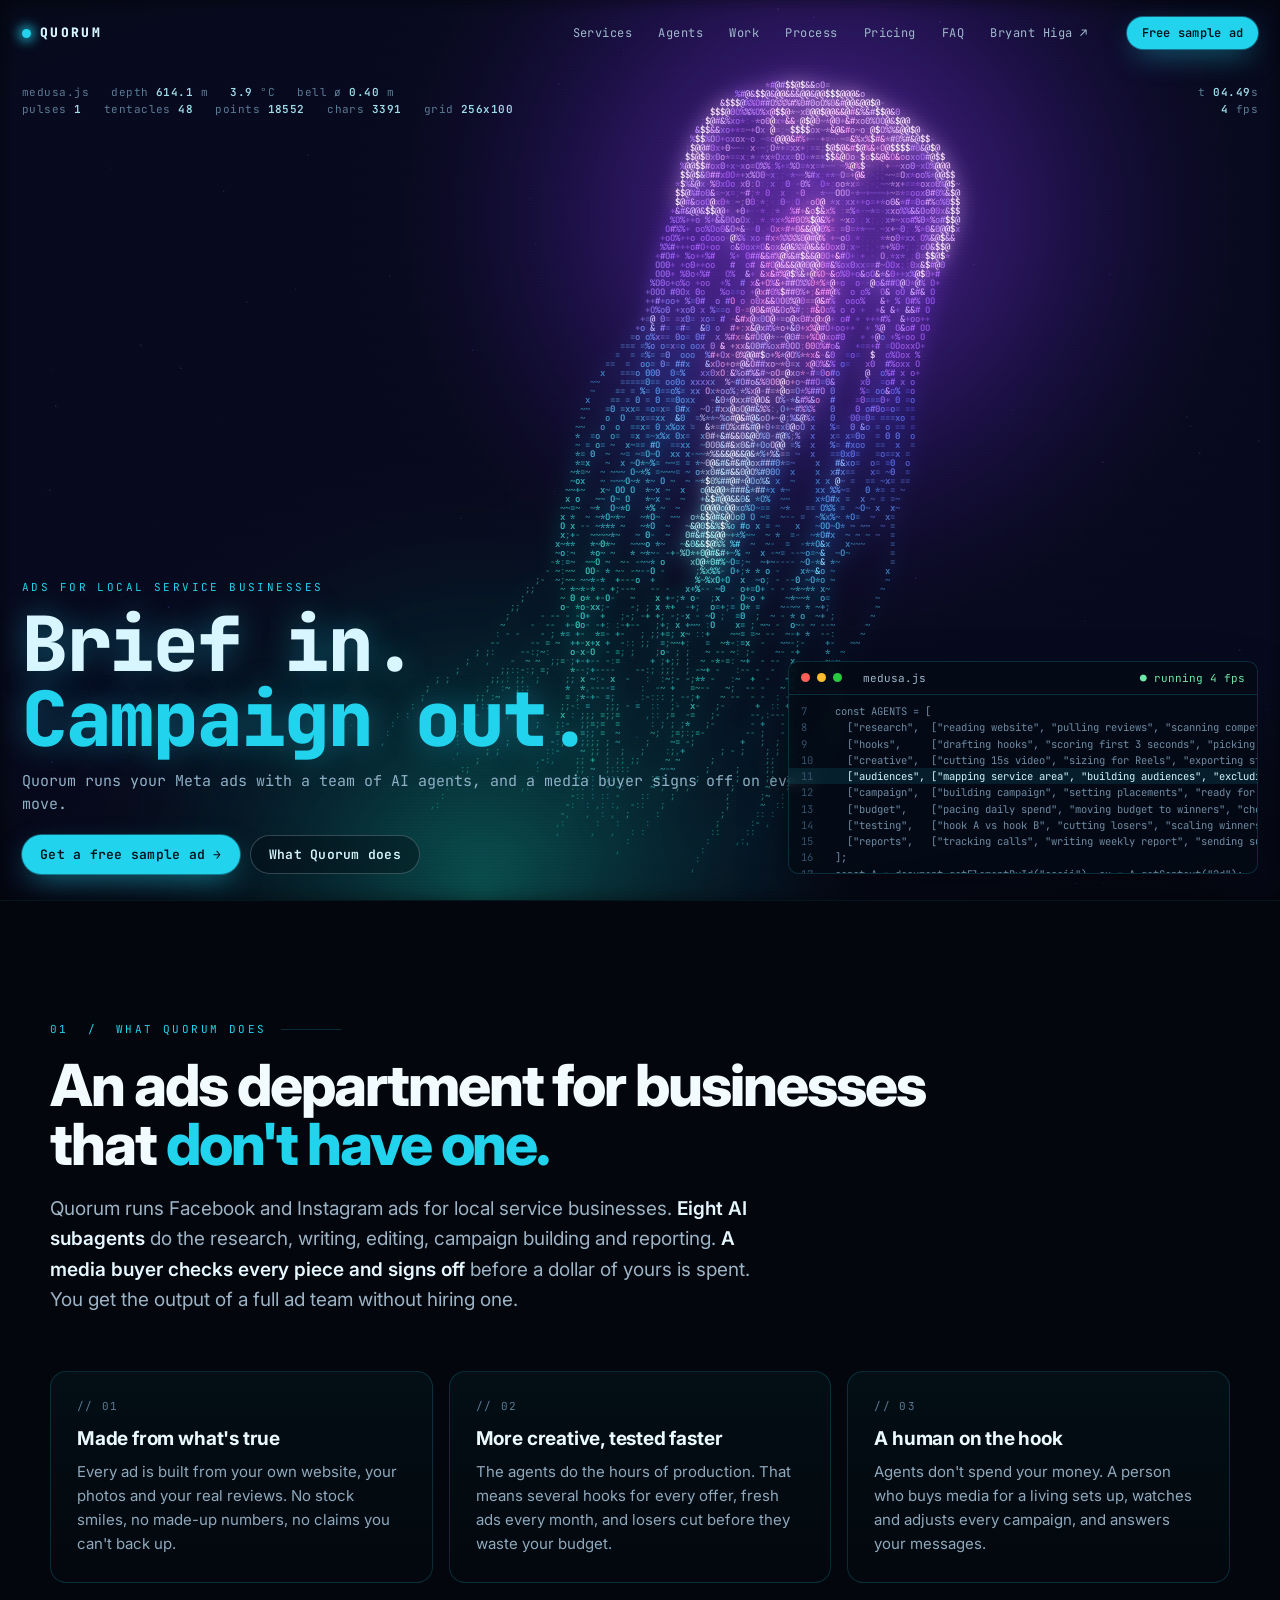
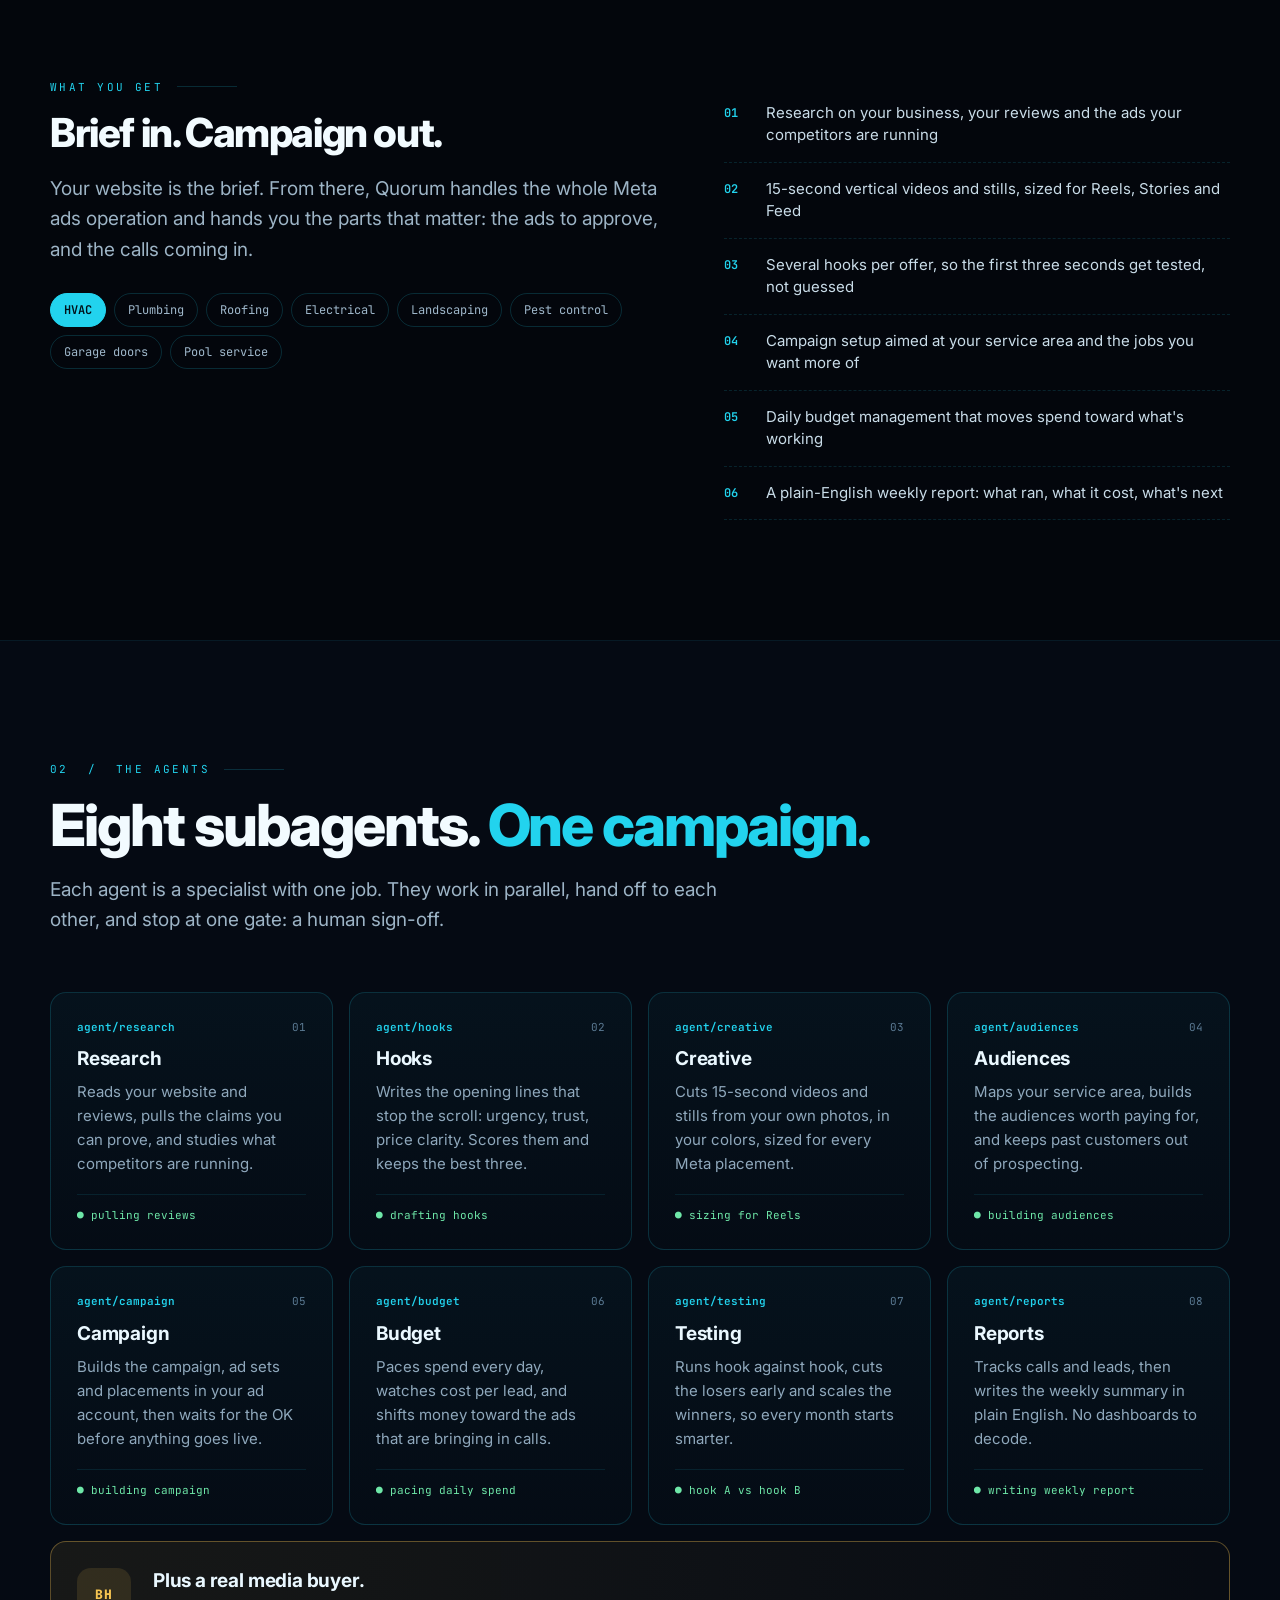
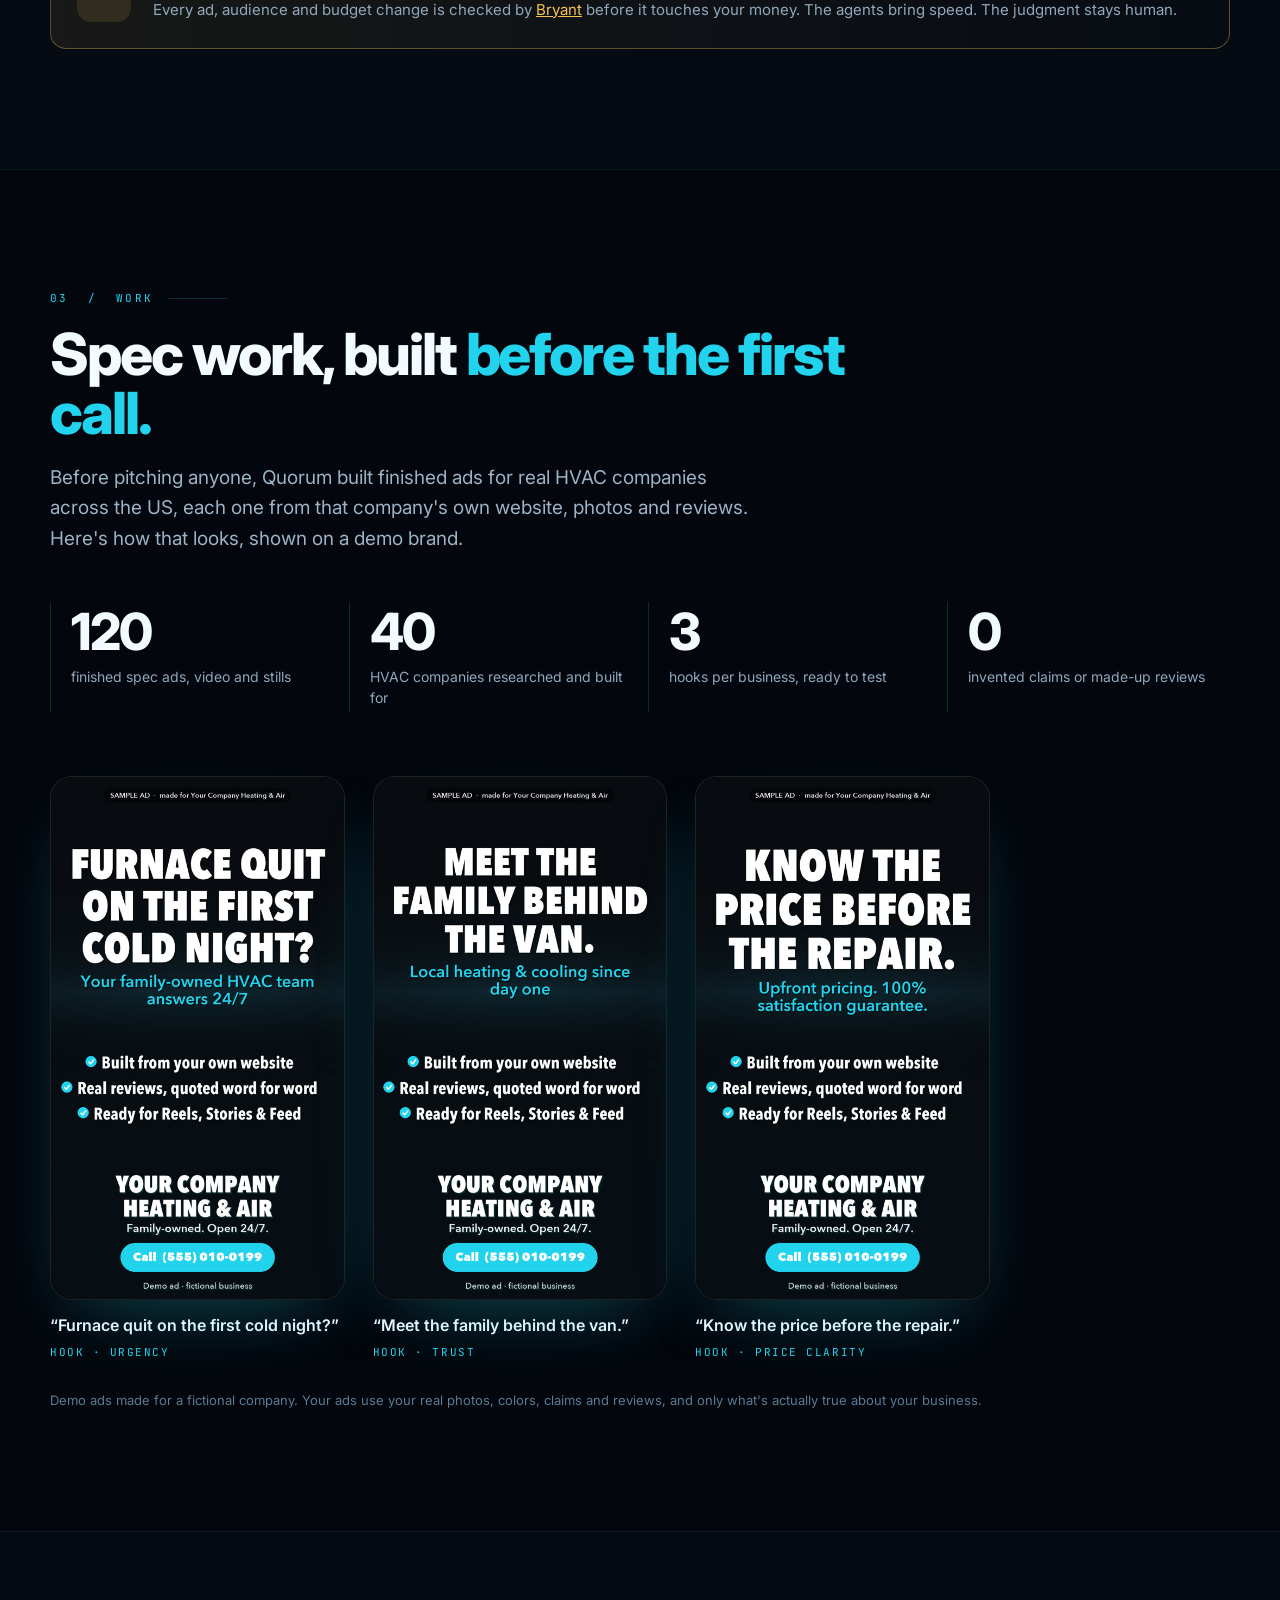
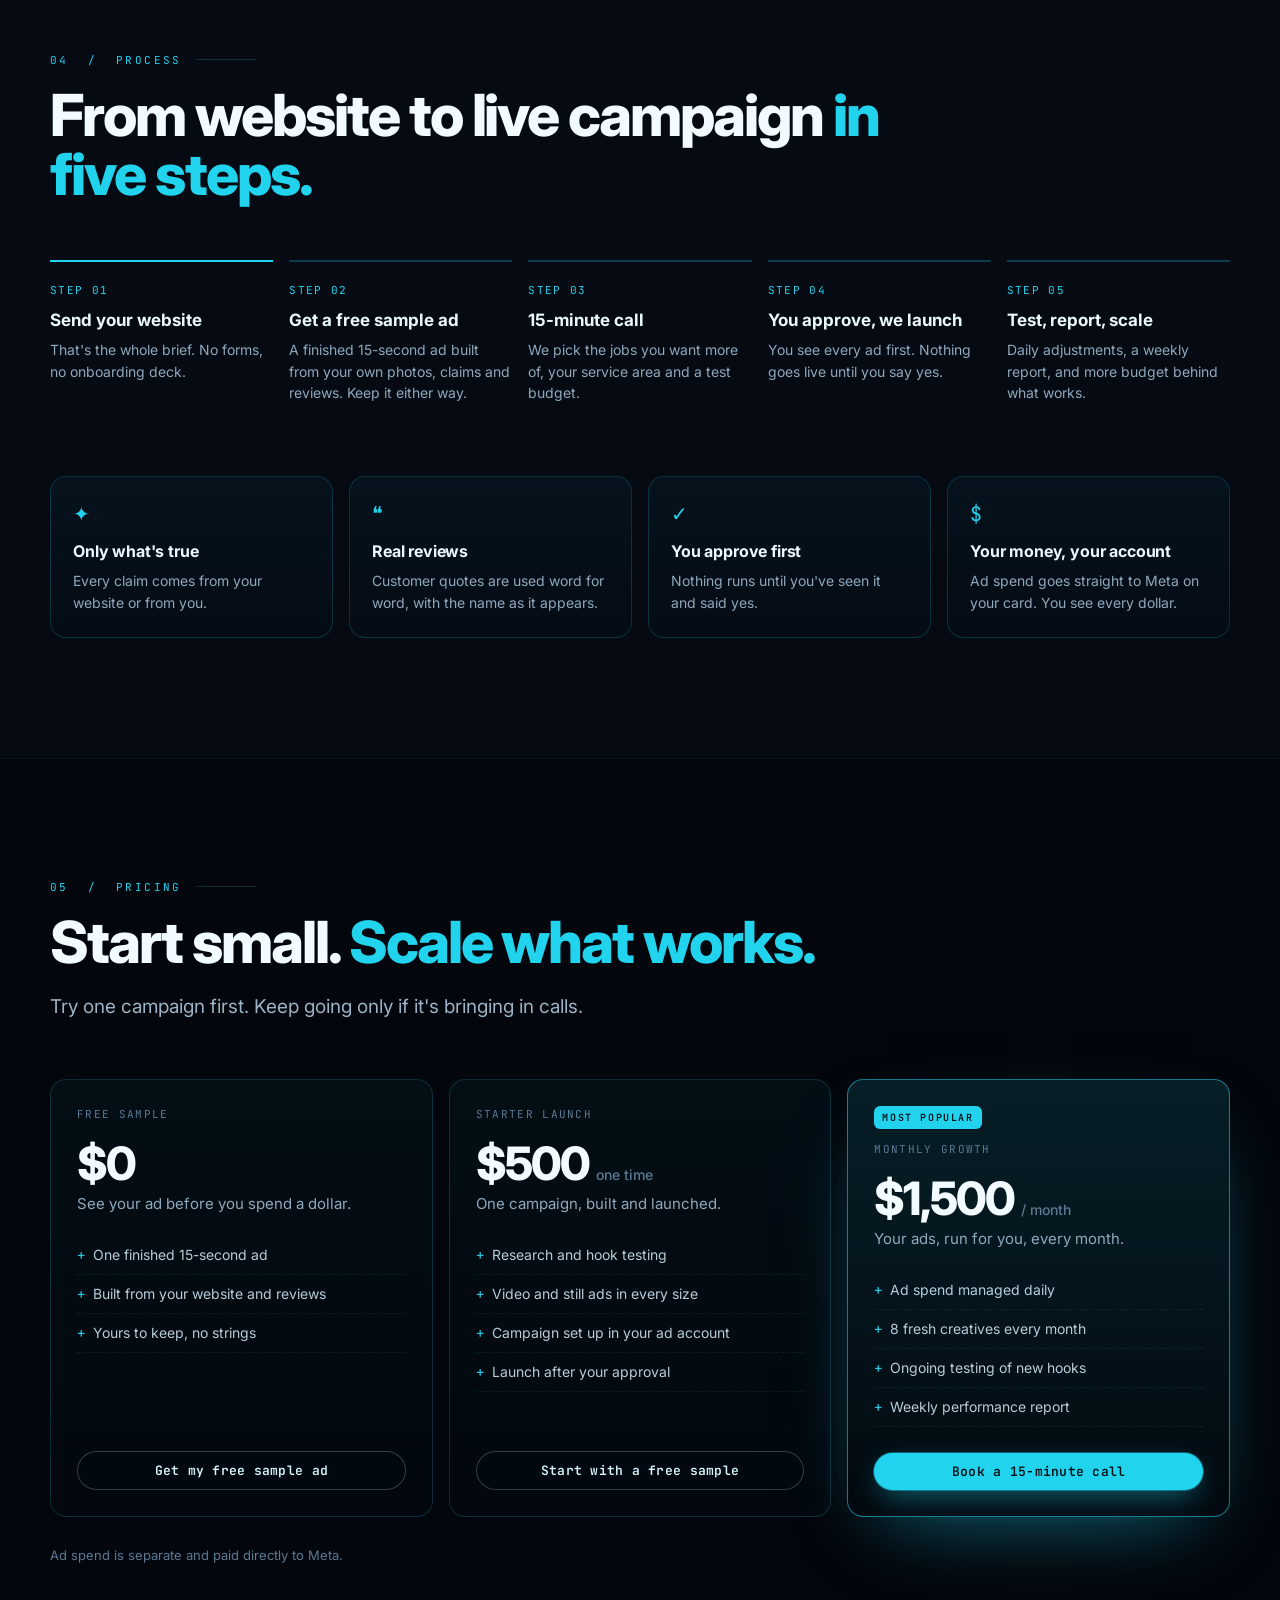
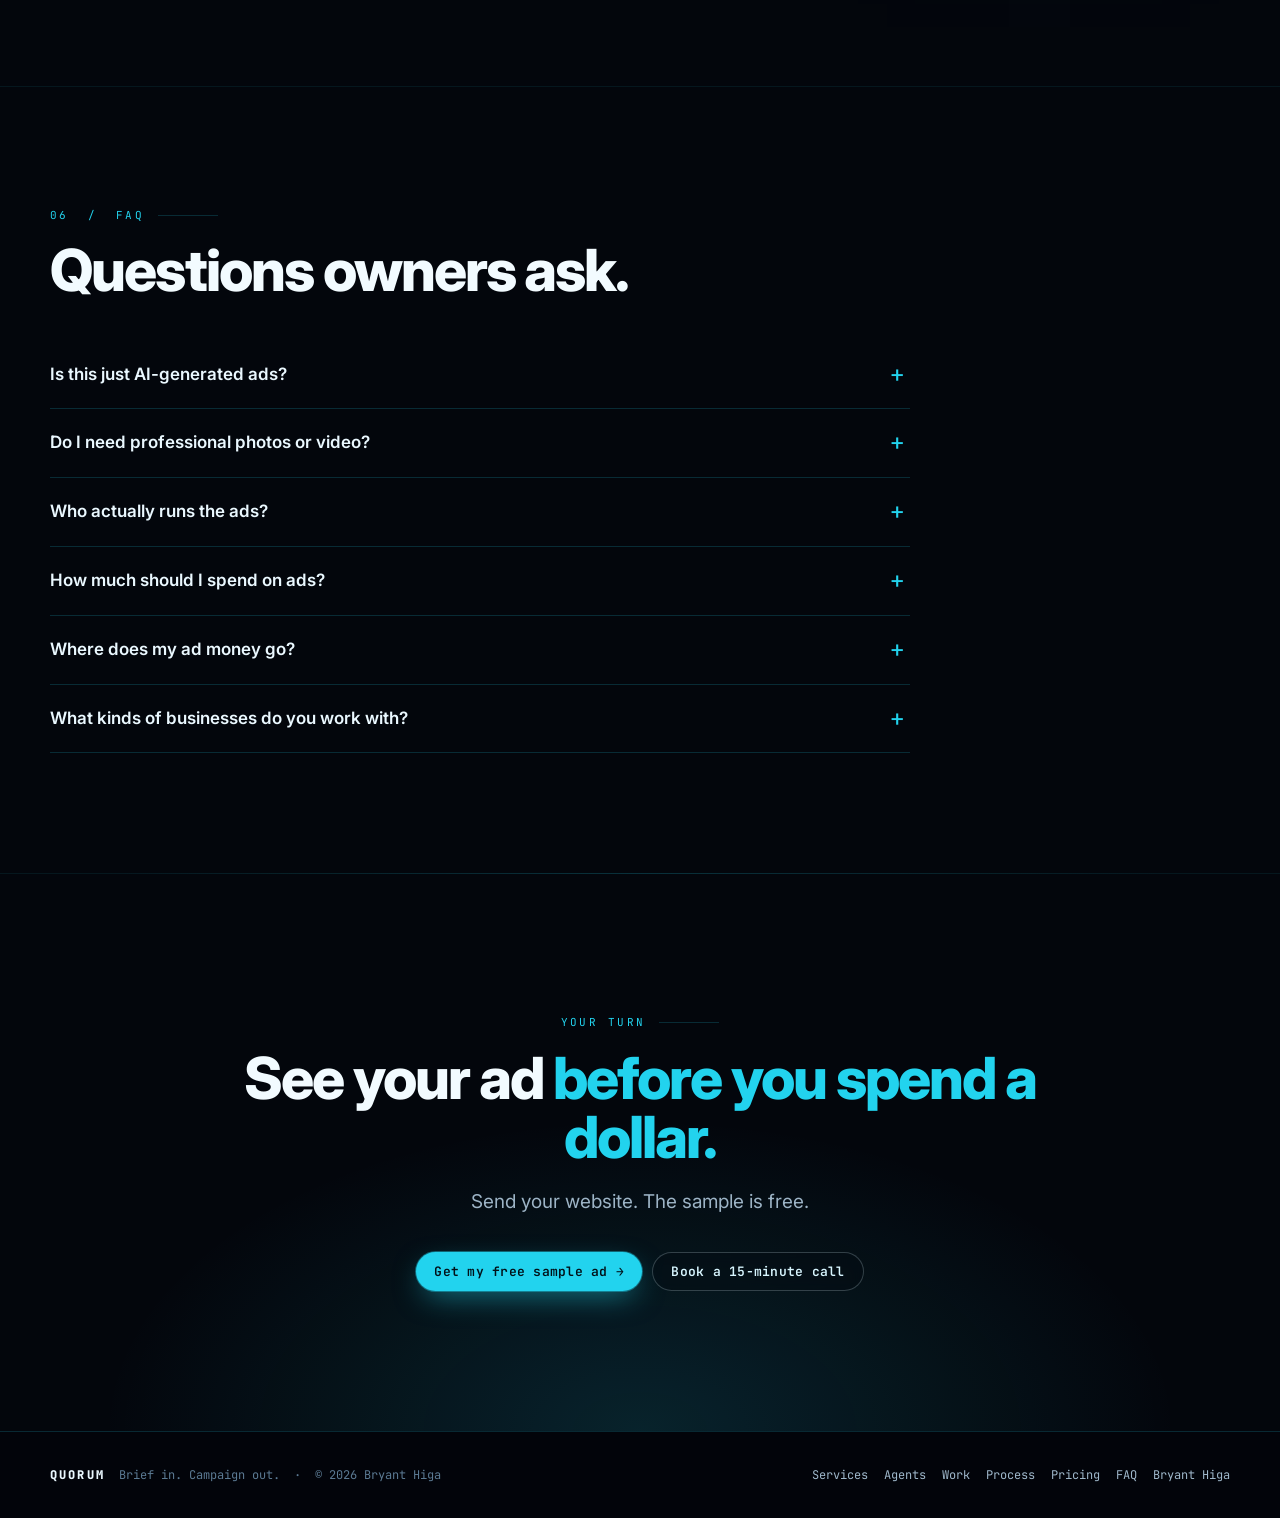
==== quorum.html @ 23aa93a1 "Home becomes a visual resume; Quorum moves to its own page Home: name-first hero, about, results, ex" ====
<!doctype html>
<html lang="en">
<head>
<meta charset="utf-8">
<meta name="viewport" content="width=device-width, initial-scale=1">
<title>Quorum · Meta ads for local service businesses · Bryant Higa</title>
<meta name="description" content="Quorum runs Facebook and Instagram ads for local service businesses: eight AI subagents, one media buyer signing off. Brief in. Campaign out.">
<meta name="theme-color" content="#03060C">
<link rel="preconnect" href="https://fonts.googleapis.com">
<link rel="preconnect" href="https://fonts.gstatic.com" crossorigin>
<link href="https://fonts.googleapis.com/css2?family=Inter:wght@400;500;600;700;800&family=JetBrains+Mono:wght@400;600;800&display=swap" rel="stylesheet">
<style>
:root{--bg:#03060C;--ink:#D8F6FF;--dim:#5B7A93;--cyan:#22D3EE;--line:rgba(34,211,238,.18)}
*{box-sizing:border-box;margin:0;padding:0}
html,body{height:100%}
body{background:var(--bg);color:var(--ink);font:13px/1.5 "JetBrains Mono",ui-monospace,Menlo,monospace}
.stage{position:fixed;inset:0;background:#04050D}
canvas{position:absolute;inset:0;width:100%;height:100%;display:block}
#glow{filter:blur(9px) saturate(1.6);opacity:.95;mix-blend-mode:screen;pointer-events:none}
.vignette{position:absolute;inset:0;pointer-events:none;background:radial-gradient(120% 90% at 50% 45%,transparent 55%,rgba(0,0,0,.75) 100%)}
.scan{position:absolute;inset:0;pointer-events:none;background:repeating-linear-gradient(0deg,rgba(255,255,255,.025) 0 1px,transparent 1px 3px);mix-blend-mode:overlay}

.hud{position:fixed;top:18px;left:22px;right:22px;display:flex;justify-content:space-between;gap:16px;color:var(--dim);font-size:11px;letter-spacing:.04em;z-index:3;pointer-events:none}
.hud b{color:#9FDDEB;font-weight:600}
.brand{display:flex;align-items:center;gap:9px;color:var(--ink);font-weight:800;letter-spacing:.18em;font-size:13px;margin-bottom:6px}
.core{width:9px;height:9px;border-radius:50%;background:var(--cyan);box-shadow:0 0 12px 3px rgba(34,211,238,.85);animation:p 1.8s ease-in-out infinite}
@keyframes p{50%{transform:scale(1.35);box-shadow:0 0 20px 6px rgba(34,211,238,.95)}}

.copy{position:fixed;left:22px;bottom:26px;z-index:3;max-width:min(820px,calc(100% - 44px))}
.copy .tag{color:var(--cyan);font-size:11px;letter-spacing:.22em;text-transform:uppercase}
.copy h1{font-weight:800;font-size:clamp(34px,6vw,76px);line-height:.98;letter-spacing:-.03em;margin:12px 0 14px;text-shadow:0 0 30px rgba(34,211,238,.35)}
.copy h1 span{color:var(--cyan)}
.copy p{color:#8FB0C6;font-size:clamp(13px,1.3vw,15px)}
.copy p.soon{margin-top:6px;color:#5B7A93;font-size:12px}
.cursor{display:inline-block;width:.55em;height:1em;background:var(--cyan);vertical-align:-2px;margin-left:4px;animation:blink 1s steps(1) infinite}
@keyframes blink{50%{opacity:0}}

.term{position:fixed;right:22px;bottom:26px;width:min(470px,40vw);z-index:3;border:1px solid var(--line);border-radius:10px;background:rgba(3,10,18,.72);backdrop-filter:blur(6px);overflow:hidden;box-shadow:0 20px 60px -20px rgba(0,0,0,.9)}
.term .bar{display:flex;align-items:center;gap:7px;padding:8px 12px;border-bottom:1px solid var(--line);font-size:11px;color:#9FB8CB}
.dot{width:9px;height:9px;border-radius:50%}
.term .run{margin-left:auto;color:#6EE7A8}
.term .run::before{content:"● "}
.code{height:178px;overflow:hidden;font-size:10.5px;line-height:1.55;padding:8px 0;color:#6F8BA3;white-space:pre}
.code div{padding:0 12px;overflow:hidden;text-overflow:clip}
.code div.on{background:rgba(34,211,238,.10);color:#CFF4FF}
.code i{font-style:normal;color:#35506A;display:inline-block;width:34px}
@media(max-width:860px){.term{display:none}.hud .r{display:none}}
@media(prefers-reduced-motion:reduce){.core,.cursor{animation:none}}

/* ================= site: nav + sections below the header ================= */
html{scroll-behavior:smooth;scroll-padding-top:72px}
body{overflow-x:hidden}
.hero{position:relative;height:100vh;height:100svh;min-height:560px;overflow:hidden}
.hero .stage{position:absolute}
.hero .hud{position:absolute;top:84px}
.hero .copy,.hero .term{position:absolute}
.copy .ctas{display:flex;flex-wrap:wrap;gap:10px;margin-top:20px}

.btn{display:inline-flex;align-items:center;gap:8px;padding:12px 18px;border-radius:999px;font:600 13px/1 "JetBrains Mono",monospace;letter-spacing:.02em;text-decoration:none;transition:transform .15s,box-shadow .15s,background .15s;white-space:nowrap}
.btn.pri{background:var(--cyan);color:#021018;box-shadow:0 0 0 1px rgba(34,211,238,.4),0 10px 30px -8px rgba(34,211,238,.6)}
.btn.pri:hover{transform:translateY(-1px);box-shadow:0 0 0 1px rgba(34,211,238,.6),0 14px 36px -8px rgba(34,211,238,.8)}
.btn.ghost{color:var(--ink);border:1px solid rgba(216,246,255,.22);background:rgba(3,10,18,.4);backdrop-filter:blur(6px)}
.btn.ghost:hover{border-color:var(--cyan);color:#fff}

/* nav */
.nav{position:fixed;top:0;left:0;right:0;z-index:20;display:flex;align-items:center;gap:28px;padding:16px 22px;transition:background .25s,border-color .25s;border-bottom:1px solid transparent}
.nav.solid{background:rgba(3,6,12,.82);backdrop-filter:blur(12px);border-bottom-color:var(--line)}
.nav .brand{margin:0;text-decoration:none}
.nav ul{display:flex;gap:4px;list-style:none;margin-left:auto}
.nav ul a{display:block;padding:8px 11px;border-radius:8px;color:#9FB8CB;text-decoration:none;font-size:12px;letter-spacing:.04em}
.nav ul a:hover,.nav ul a.on{color:#fff;background:rgba(34,211,238,.08)}
.nav .btn{padding:10px 15px;font-size:12px}
.menu{display:none;margin-left:auto;background:none;border:1px solid var(--line);color:var(--ink);border-radius:8px;padding:8px 11px;font:600 12px "JetBrains Mono",monospace;cursor:pointer}

/* shared section system */
.sec{position:relative;z-index:2;background:var(--bg);padding:120px 22px;border-top:1px solid rgba(34,211,238,.08)}
.sec.alt{background:#050A13}
.wrap{max-width:1180px;margin:0 auto}
.kicker{font-size:11px;letter-spacing:.22em;text-transform:uppercase;color:var(--cyan);display:flex;gap:14px;align-items:center}
.kicker::after{content:"";height:1px;width:60px;background:var(--line)}
.sec h2{font:800 clamp(30px,4.6vw,58px)/1.02 Inter,system-ui,sans-serif;letter-spacing:-.035em;margin:18px 0 20px;max-width:900px;color:#F2FBFF}
.sec h2 em{font-style:normal;color:var(--cyan)}
.lead{font:400 clamp(16px,1.5vw,19px)/1.6 Inter,system-ui,sans-serif;color:#9DB4C6;max-width:720px}
.lead b{color:#E6F7FF;font-weight:600}
.sans{font-family:Inter,system-ui,sans-serif}
.grid{display:grid;gap:16px}
.card{border:1px solid var(--line);border-radius:16px;background:linear-gradient(180deg,rgba(34,211,238,.045),rgba(34,211,238,.01));padding:26px}
.card h3{font:700 19px/1.3 Inter,system-ui,sans-serif;color:#EAF8FF;margin:12px 0 8px;letter-spacing:-.01em}
.card p{font:400 15px/1.6 Inter,system-ui,sans-serif;color:#8FA8BC}
.num{font-size:11px;color:var(--dim);letter-spacing:.12em}

/* what we do */
.pillars{grid-template-columns:repeat(3,1fr);margin-top:56px}
.split{display:grid;grid-template-columns:1.1fr .9fr;gap:56px;align-items:start}
.deliver{list-style:none;margin-top:8px}
.deliver li{display:flex;gap:14px;padding:15px 0;border-bottom:1px dashed rgba(34,211,238,.14);font:400 15px/1.5 Inter,system-ui,sans-serif;color:#C9DCE8}
.deliver li span{color:var(--cyan);font:600 12px/1.9 "JetBrains Mono",monospace;min-width:28px}
.trades{display:flex;flex-wrap:wrap;gap:8px;margin-top:28px}
.trades span{border:1px solid var(--line);border-radius:999px;padding:7px 13px;font-size:12px;color:#9FB8CB}
.trades span.on{color:#021018;background:var(--cyan);border-color:var(--cyan);font-weight:600}

/* agents */
.agents{grid-template-columns:repeat(4,1fr);margin-top:56px}
.agent{position:relative;overflow:hidden}
.agent .id{display:flex;justify-content:space-between;font-size:11px;color:var(--dim)}
.agent .id b{color:var(--cyan);font-weight:600}
.agent .st{margin-top:18px;padding-top:12px;border-top:1px solid rgba(34,211,238,.1);font-size:11px;color:#6EE7A8;white-space:nowrap;overflow:hidden;text-overflow:ellipsis}
.agent .st::before{content:"● "}
.agent:hover{border-color:rgba(34,211,238,.45)}
.human{grid-column:1/-1;display:flex;gap:22px;align-items:center;border-color:rgba(245,196,81,.35);background:linear-gradient(90deg,rgba(245,196,81,.08),rgba(245,196,81,.01))}
.human .mono{flex:none;width:54px;height:54px;border-radius:14px;display:grid;place-items:center;background:rgba(245,196,81,.12);color:#F5C451;font-weight:800;letter-spacing:.06em}
.human h3{margin:0 0 4px}

/* work */
.stats{grid-template-columns:repeat(4,1fr);margin:48px 0 64px}
.stat{border-left:1px solid var(--line);padding:4px 0 4px 20px}
.stat b{display:block;font:800 clamp(34px,4vw,52px)/1 Inter,system-ui,sans-serif;color:#F2FBFF;letter-spacing:-.04em}
.stat span{display:block;margin-top:10px;font:400 14px/1.45 Inter,system-ui,sans-serif;color:#8FA8BC}
.reels{grid-template-columns:repeat(3,1fr);gap:28px;max-width:940px}
.reel{margin:0}
.phone{position:relative;aspect-ratio:9/16;border-radius:22px;overflow:hidden;border:1px solid rgba(216,246,255,.14);background:#000;box-shadow:0 30px 80px -30px rgba(34,211,238,.35)}
.phone video,.phone img{width:100%;height:100%;object-fit:cover;display:block}
.reel figcaption{margin-top:14px}
.reel q{display:block;font:600 16px/1.4 Inter,system-ui,sans-serif;color:#EAF8FF;quotes:"\201C" "\201D"}
.reel small{display:inline-block;margin-top:8px;font-size:11px;letter-spacing:.14em;text-transform:uppercase;color:var(--cyan)}
.note{margin-top:28px;font:400 13px/1.6 Inter,system-ui,sans-serif;color:var(--dim)}

/* process */
.steps{grid-template-columns:repeat(5,1fr);margin-top:56px;counter-reset:s}
.step{border-top:2px solid rgba(34,211,238,.25);padding-top:20px}
.step:first-child{border-top-color:var(--cyan)}
.step .num{color:var(--cyan)}
.step h3{font:700 17px/1.3 Inter,system-ui,sans-serif;color:#EAF8FF;margin:10px 0 8px}
.step p{font:400 14px/1.55 Inter,system-ui,sans-serif;color:#8FA8BC}
.rules{grid-template-columns:repeat(4,1fr);margin-top:72px}
.rules .card{padding:22px}
.rules .ic{font-size:20px;color:var(--cyan)}
.rules h3{font-size:16px}
.rules p{font-size:14px}

/* pricing */
.plans{grid-template-columns:repeat(3,1fr);margin-top:56px;align-items:stretch}
.plan{display:flex;flex-direction:column}
.plan .price{font:800 46px/1 Inter,system-ui,sans-serif;letter-spacing:-.04em;color:#F2FBFF;margin:18px 0 6px}
.plan .price small{font:500 14px Inter,system-ui,sans-serif;color:var(--dim);letter-spacing:0}
.plan ul{list-style:none;margin:20px 0 26px;flex:1}
.plan li{font:400 14px/1.5 Inter,system-ui,sans-serif;color:#B8CCDA;padding:8px 0;border-bottom:1px dashed rgba(34,211,238,.1)}
.plan li::before{content:"+ ";color:var(--cyan);font-family:"JetBrains Mono",monospace}
.plan .btn{justify-content:center}
.plan.hot{border-color:rgba(34,211,238,.55);background:linear-gradient(180deg,rgba(34,211,238,.12),rgba(34,211,238,.02));box-shadow:0 30px 80px -40px rgba(34,211,238,.6)}
.badge{align-self:flex-start;font-size:10px;letter-spacing:.16em;color:#021018;background:var(--cyan);padding:4px 8px;border-radius:6px;font-weight:600}

/* about */
.about{display:grid;grid-template-columns:340px 1fr;gap:64px;align-items:start}
.portrait{position:sticky;top:100px;border:1px solid var(--line);border-radius:20px;overflow:hidden;background:#02060C}
.portrait pre{font:600 12px/1.05 "JetBrains Mono",monospace;color:var(--cyan);padding:22px 18px;text-shadow:0 0 12px rgba(34,211,238,.5);overflow:hidden}
.portrait .cap{border-top:1px solid var(--line);padding:16px 18px;font-size:12px;color:#9FB8CB}
.portrait .cap b{display:block;color:#EAF8FF;font:700 18px Inter,system-ui,sans-serif;margin-bottom:3px}
.about .lead+.lead{margin-top:18px}
.beliefs{grid-template-columns:1fr 1fr;margin-top:40px}
.beliefs .card{padding:20px}
.beliefs h3{margin-top:0;font-size:16px}
.beliefs p{font-size:14px}

/* faq */
.faq{max-width:860px;margin-top:40px}
.faq details{border-bottom:1px solid var(--line)}
.faq summary{list-style:none;cursor:pointer;padding:22px 40px 22px 0;position:relative;font:600 17px/1.4 Inter,system-ui,sans-serif;color:#EAF8FF}
.faq summary::-webkit-details-marker{display:none}
.faq summary::after{content:"+";position:absolute;right:6px;top:18px;font:400 24px "JetBrains Mono",monospace;color:var(--cyan);transition:transform .2s}
.faq details[open] summary::after{transform:rotate(45deg)}
.faq details p{font:400 15px/1.65 Inter,system-ui,sans-serif;color:#9DB4C6;padding:0 0 22px;max-width:720px}

/* contact + footer */
.final{text-align:center;padding:140px 22px;background:radial-gradient(60% 80% at 50% 100%,rgba(34,211,238,.14),transparent 70%),var(--bg)}
.final h2{margin-left:auto;margin-right:auto}
.final .lead{margin:0 auto}
.final .ctas{display:flex;justify-content:center;flex-wrap:wrap;gap:10px;margin-top:34px}
footer{position:relative;z-index:2;background:#02040A;border-top:1px solid var(--line);padding:34px 22px;font-size:12px;color:var(--dim)}
footer .wrap{display:flex;flex-wrap:wrap;gap:18px;justify-content:space-between;align-items:center}
footer nav{display:flex;flex-wrap:wrap;gap:16px}
footer a{color:#9FB8CB;text-decoration:none}
footer a:hover{color:#fff}

/* reveal */
.rv{opacity:0;transform:translateY(18px);transition:opacity .7s ease,transform .7s ease}
.rv.in{opacity:1;transform:none}

@media(max-width:1080px){
  .nav ul{display:none}
  .menu{display:block}
  .nav .btn{display:none}
  .nav.open{background:rgba(3,6,12,.96);backdrop-filter:blur(12px);flex-wrap:wrap;border-bottom-color:var(--line)}
  .nav.open ul{display:flex;flex-direction:column;width:100%;order:3;margin:6px 0 4px}
  .nav.open ul a{padding:12px 6px;font-size:14px}
  .agents{grid-template-columns:repeat(2,1fr)}
  .steps{grid-template-columns:repeat(2,1fr);row-gap:34px}
  .rules{grid-template-columns:repeat(2,1fr)}
}
@media(max-width:860px){
  .sec{padding:88px 16px}
  .split,.about{grid-template-columns:1fr;gap:36px}
  .portrait{position:relative;top:0;max-width:340px}
  .pillars,.plans,.reels{grid-template-columns:1fr}
  .reels{max-width:340px}
  .stats{grid-template-columns:1fr 1fr;row-gap:28px}
  .beliefs{grid-template-columns:1fr}
  .copy{left:16px;max-width:calc(100% - 32px)}
  .hero .hud{left:16px;right:16px}
}
@media(max-width:520px){
  .agents,.steps,.rules{grid-template-columns:1fr}
  .copy .btn{padding:11px 14px;font-size:12px}
  .hero .hud>div>div:nth-child(2){display:none}
}
@media(prefers-reduced-motion:reduce){.rv{opacity:1;transform:none;transition:none}html{scroll-behavior:auto}}
</style>
</head>
<body>
<nav class="nav" aria-label="Main">
  <a class="brand" href="#top"><span class="core"></span>QUORUM</a>
  <ul>
    <li><a href="#services">Services</a></li><li><a href="#agents">Agents</a></li><li><a href="#work">Work</a></li><li><a href="#process">Process</a></li><li><a href="#pricing">Pricing</a></li><li><a href="#faq">FAQ</a></li><li><a href="index.html">Bryant Higa ↗</a></li>
  </ul>
  <a class="btn pri js-cta" href="#contact">Free sample ad</a>
  <button class="menu" aria-expanded="false" aria-label="Menu">Menu</button>
</nav>

<header class="hero" id="top">
<div class="stage" aria-hidden="true">
  <canvas id="ascii"></canvas>
  <canvas id="glow"></canvas>
  <div class="vignette"></div>
  <div class="scan"></div>
</div>

<div class="hud">
  <div>
    <div>medusa.js &nbsp; depth <b id="h-depth">0</b> m &nbsp; <b id="h-temp">0</b> °C &nbsp; bell ø <b id="h-bell">0</b> m</div>
    <div>pulses <b id="h-beats">0</b> &nbsp; tentacles <b>48</b> &nbsp; points <b id="h-sph">0</b> &nbsp; chars <b id="h-chars">0</b> &nbsp; grid <b id="h-grid">0</b></div>
  </div>
  <div class="r" style="text-align:right">t <b id="h-t">00.00</b>s<br><b id="h-fps">0</b> fps</div>
</div>

<div class="copy">
  <div class="tag">Ads for local service businesses</div>
  <h1>Brief in.<br><span>Campaign out.</span></h1>
  <p>Quorum runs your Meta ads with a team of AI agents, and a media buyer signs off on every move.</p>
  <div class="ctas"><a class="btn pri js-cta" href="#contact">Get a free sample ad →</a><a class="btn ghost" href="#services">What Quorum does</a></div>
</div>

<div class="term" aria-hidden="true">
  <div class="bar"><span class="dot" style="background:#FF5F57"></span><span class="dot" style="background:#FEBC2E"></span><span class="dot" style="background:#28C840"></span>&nbsp; medusa.js<span class="run" id="t-fps">running</span></div>
  <div class="code" id="code"></div>
</div>
</header>

<main>
<!-- ============ SERVICES: what Quorum does ============ -->
<section class="sec" id="services">
  <div class="wrap">
    <div class="kicker rv">01 &nbsp;/&nbsp; What Quorum does</div>
    <h2 class="rv">An ads department for businesses that <em>don't have one.</em></h2>
    <p class="lead rv">Quorum runs Facebook and Instagram ads for local service businesses. <b>Eight AI subagents</b> do the research, writing, editing, campaign building and reporting. <b>A media buyer checks every piece and signs off</b> before a dollar of yours is spent. You get the output of a full ad team without hiring one.</p>

    <div class="grid pillars">
      <div class="card rv"><div class="num">// 01</div><h3>Made from what's true</h3><p>Every ad is built from your own website, your photos and your real reviews. No stock smiles, no made-up numbers, no claims you can't back up.</p></div>
      <div class="card rv"><div class="num">// 02</div><h3>More creative, tested faster</h3><p>The agents do the hours of production. That means several hooks for every offer, fresh ads every month, and losers cut before they waste your budget.</p></div>
      <div class="card rv"><div class="num">// 03</div><h3>A human on the hook</h3><p>Agents don't spend your money. A person who buys media for a living sets up, watches and adjusts every campaign, and answers your messages.</p></div>
    </div>

    <div class="split" style="margin-top:96px">
      <div class="rv">
        <div class="kicker">What you get</div>
        <h2 style="font-size:clamp(26px,3.2vw,40px)">Brief in. Campaign out.</h2>
        <p class="lead">Your website is the brief. From there, Quorum handles the whole Meta ads operation and hands you the parts that matter: the ads to approve, and the calls coming in.</p>
        <div class="trades">
          <span class="on">HVAC</span><span>Plumbing</span><span>Roofing</span><span>Electrical</span><span>Landscaping</span><span>Pest control</span><span>Garage doors</span><span>Pool service</span>
        </div>
      </div>
      <ul class="deliver rv">
        <li><span>01</span>Research on your business, your reviews and the ads your competitors are running</li>
        <li><span>02</span>15-second vertical videos and stills, sized for Reels, Stories and Feed</li>
        <li><span>03</span>Several hooks per offer, so the first three seconds get tested, not guessed</li>
        <li><span>04</span>Campaign setup aimed at your service area and the jobs you want more of</li>
        <li><span>05</span>Daily budget management that moves spend toward what's working</li>
        <li><span>06</span>A plain-English weekly report: what ran, what it cost, what's next</li>
      </ul>
    </div>
  </div>
</section>

<!-- ============ AGENTS: the eight arms ============ -->
<section class="sec alt" id="agents">
  <div class="wrap">
    <div class="kicker rv">02 &nbsp;/&nbsp; The agents</div>
    <h2 class="rv">Eight subagents. <em>One campaign.</em></h2>
    <p class="lead rv">Each agent is a specialist with one job. They work in parallel, hand off to each other, and stop at one gate: a human sign-off.</p>
    <div class="grid agents" id="agentGrid">
      <div class="card agent rv"><div class="id"><b>agent/research</b><span>01</span></div><h3>Research</h3><p>Reads your website and reviews, pulls the claims you can prove, and studies what competitors are running.</p><div class="st">reading website</div></div>
      <div class="card agent rv"><div class="id"><b>agent/hooks</b><span>02</span></div><h3>Hooks</h3><p>Writes the opening lines that stop the scroll: urgency, trust, price clarity. Scores them and keeps the best three.</p><div class="st">drafting hooks</div></div>
      <div class="card agent rv"><div class="id"><b>agent/creative</b><span>03</span></div><h3>Creative</h3><p>Cuts 15-second videos and stills from your own photos, in your colors, sized for every Meta placement.</p><div class="st">cutting 15s video</div></div>
      <div class="card agent rv"><div class="id"><b>agent/audiences</b><span>04</span></div><h3>Audiences</h3><p>Maps your service area, builds the audiences worth paying for, and keeps past customers out of prospecting.</p><div class="st">mapping service area</div></div>
      <div class="card agent rv"><div class="id"><b>agent/campaign</b><span>05</span></div><h3>Campaign</h3><p>Builds the campaign, ad sets and placements in your ad account, then waits for the OK before anything goes live.</p><div class="st">building campaign</div></div>
      <div class="card agent rv"><div class="id"><b>agent/budget</b><span>06</span></div><h3>Budget</h3><p>Paces spend every day, watches cost per lead, and shifts money toward the ads that are bringing in calls.</p><div class="st">pacing daily spend</div></div>
      <div class="card agent rv"><div class="id"><b>agent/testing</b><span>07</span></div><h3>Testing</h3><p>Runs hook against hook, cuts the losers early and scales the winners, so every month starts smarter.</p><div class="st">hook A vs hook B</div></div>
      <div class="card agent rv"><div class="id"><b>agent/reports</b><span>08</span></div><h3>Reports</h3><p>Tracks calls and leads, then writes the weekly summary in plain English. No dashboards to decode.</p><div class="st">tracking calls</div></div>
      <div class="card human rv"><div class="mono">BH</div><div><h3>Plus a real media buyer.</h3><p>Every ad, audience and budget change is checked by <a href="index.html" style="color:#F5C451">Bryant</a> before it touches your money. The agents bring speed. The judgment stays human.</p></div></div>
    </div>
  </div>
</section>

<!-- ============ WORK ============ -->
<section class="sec" id="work">
  <div class="wrap">
    <div class="kicker rv">03 &nbsp;/&nbsp; Work</div>
    <h2 class="rv">Spec work, built <em>before the first call.</em></h2>
    <p class="lead rv">Before pitching anyone, Quorum built finished ads for real HVAC companies across the US, each one from that company's own website, photos and reviews. Here's how that looks, shown on a demo brand.</p>
    <div class="grid stats">
      <div class="stat rv"><b data-n="120">120</b><span>finished spec ads, video and stills</span></div>
      <div class="stat rv"><b data-n="40">40</b><span>HVAC companies researched and built for</span></div>
      <div class="stat rv"><b data-n="3">3</b><span>hooks per business, ready to test</span></div>
      <div class="stat rv"><b data-n="0">0</b><span>invented claims or made-up reviews</span></div>
    </div>
    <div class="grid reels">
      <figure class="reel rv"><div class="phone"><video src="assets/demo1.mp4" poster="assets/demo1.jpg" muted loop playsinline preload="none"></video></div><figcaption><q>Furnace quit on the first cold night?</q><small>Hook · Urgency</small></figcaption></figure>
      <figure class="reel rv"><div class="phone"><video src="assets/demo2.mp4" poster="assets/demo2.jpg" muted loop playsinline preload="none"></video></div><figcaption><q>Meet the family behind the van.</q><small>Hook · Trust</small></figcaption></figure>
      <figure class="reel rv"><div class="phone"><video src="assets/demo3.mp4" poster="assets/demo3.jpg" muted loop playsinline preload="none"></video></div><figcaption><q>Know the price before the repair.</q><small>Hook · Price clarity</small></figcaption></figure>
    </div>
    <p class="note rv">Demo ads made for a fictional company. Your ads use your real photos, colors, claims and reviews, and only what's actually true about your business.</p>
  </div>
</section>

<!-- ============ PROCESS ============ -->
<section class="sec alt" id="process">
  <div class="wrap">
    <div class="kicker rv">04 &nbsp;/&nbsp; Process</div>
    <h2 class="rv">From website to live campaign <em>in five steps.</em></h2>
    <div class="grid steps">
      <div class="step rv"><div class="num">STEP 01</div><h3>Send your website</h3><p>That's the whole brief. No forms, no onboarding deck.</p></div>
      <div class="step rv"><div class="num">STEP 02</div><h3>Get a free sample ad</h3><p>A finished 15-second ad built from your own photos, claims and reviews. Keep it either way.</p></div>
      <div class="step rv"><div class="num">STEP 03</div><h3>15-minute call</h3><p>We pick the jobs you want more of, your service area and a test budget.</p></div>
      <div class="step rv"><div class="num">STEP 04</div><h3>You approve, we launch</h3><p>You see every ad first. Nothing goes live until you say yes.</p></div>
      <div class="step rv"><div class="num">STEP 05</div><h3>Test, report, scale</h3><p>Daily adjustments, a weekly report, and more budget behind what works.</p></div>
    </div>
    <div class="grid rules">
      <div class="card rv"><div class="ic">✦</div><h3>Only what's true</h3><p>Every claim comes from your website or from you.</p></div>
      <div class="card rv"><div class="ic">❝</div><h3>Real reviews</h3><p>Customer quotes are used word for word, with the name as it appears.</p></div>
      <div class="card rv"><div class="ic">✓</div><h3>You approve first</h3><p>Nothing runs until you've seen it and said yes.</p></div>
      <div class="card rv"><div class="ic">$</div><h3>Your money, your account</h3><p>Ad spend goes straight to Meta on your card. You see every dollar.</p></div>
    </div>
  </div>
</section>

<!-- ============ PRICING ============ -->
<section class="sec" id="pricing">
  <div class="wrap">
    <div class="kicker rv">05 &nbsp;/&nbsp; Pricing</div>
    <h2 class="rv">Start small. <em>Scale what works.</em></h2>
    <p class="lead rv">Try one campaign first. Keep going only if it's bringing in calls.</p>
    <div class="grid plans">
      <div class="card plan rv">
        <div class="num">FREE SAMPLE</div>
        <div class="price">$0</div>
        <p>See your ad before you spend a dollar.</p>
        <ul><li>One finished 15-second ad</li><li>Built from your website and reviews</li><li>Yours to keep, no strings</li></ul>
        <a class="btn ghost js-cta" href="#contact">Get my free sample ad</a>
      </div>
      <div class="card plan rv">
        <div class="num">STARTER LAUNCH</div>
        <div class="price">$500 <small>one time</small></div>
        <p>One campaign, built and launched.</p>
        <ul><li>Research and hook testing</li><li>Video and still ads in every size</li><li>Campaign set up in your ad account</li><li>Launch after your approval</li></ul>
        <a class="btn ghost js-cta" href="#contact">Start with a free sample</a>
      </div>
      <div class="card plan hot rv">
        <span class="badge">MOST POPULAR</span>
        <div class="num" style="margin-top:12px">MONTHLY GROWTH</div>
        <div class="price">$1,500 <small>/ month</small></div>
        <p>Your ads, run for you, every month.</p>
        <ul><li>Ad spend managed daily</li><li>8 fresh creatives every month</li><li>Ongoing testing of new hooks</li><li>Weekly performance report</li></ul>
        <a class="btn pri js-book" href="#contact">Book a 15-minute call</a>
      </div>
    </div>
    <p class="note rv">Ad spend is separate and paid directly to Meta.</p>
  </div>
</section>

<!-- ============ FAQ ============ -->
<section class="sec" id="faq">
  <div class="wrap">
    <div class="kicker rv">06 &nbsp;/&nbsp; FAQ</div>
    <h2 class="rv">Questions owners ask.</h2>
    <div class="faq rv">
      <details><summary>Is this just AI-generated ads?</summary><p>No. AI agents speed up research, writing and editing, but they work from your real website, photos and reviews, and nothing ships until a media buyer has checked it and you've approved it.</p></details>
      <details><summary>Do I need professional photos or video?</summary><p>No. I start with what's already on your website. Real photos of your crew and your trucks do even better, so send them if you have them.</p></details>
      <details><summary>Who actually runs the ads?</summary><p>I do. Agents speed up research and production, but a working media buyer sets up, watches and adjusts every campaign.</p></details>
      <details><summary>How much should I spend on ads?</summary><p>We'll set a test budget together on the call, based on your area and how many jobs you can take on. You can change it anytime.</p></details>
      <details><summary>Where does my ad money go?</summary><p>Straight to Meta, on your own card. My fee is separate, so you can see exactly what the ads cost.</p></details>
      <details><summary>What kinds of businesses do you work with?</summary><p>Local service businesses: HVAC, plumbing, roofing, electrical, landscaping and similar trades that win work from nearby homeowners.</p></details>
    </div>
  </div>
</section>

<!-- ============ CONTACT ============ -->
<section class="sec final" id="contact">
  <div class="wrap">
    <div class="kicker rv" style="justify-content:center">Your turn</div>
    <h2 class="rv">See your ad <em>before you spend a dollar.</em></h2>
    <p class="lead rv">Send your website. The sample is free.</p>
    <div class="ctas rv">
      <a class="btn pri js-cta" href="#contact">Get my free sample ad →</a>
      <a class="btn ghost js-book" href="#contact">Book a 15-minute call</a>
    </div>
  </div>
</section>

<footer>
  <div class="wrap">
    <div><span style="color:#EAF8FF;font-weight:800;letter-spacing:.18em">QUORUM</span> &nbsp;Brief in. Campaign out. &nbsp;·&nbsp; © <span id="yr"></span> Bryant Higa</div>
    <nav><a href="#services">Services</a><a href="#agents">Agents</a><a href="#work">Work</a><a href="#process">Process</a><a href="#pricing">Pricing</a><a href="#faq">FAQ</a><a href="index.html">Bryant Higa</a></nav>
  </div>
</footer>
</main>

<script id="sim">
// medusa.js: a translucent jellyfish, lit from above and printed as text. Every character is placed by this script.
// 1. the body is ~22k points: a pulsing bell with sixteen ribs, four gonads, four frilled oral arms, 48 tentacles
// 2. the bell is see-through, so every point adds light to its text cell instead of hiding what is behind it
// 3. violet light falls from the surface; a teal glow rises from the lower left
// 4. light in each cell picks the character, its mix of colours picks the ink
const RAMP = " .,:;-~=+*xoO0%#&@$";
const AGENTS = [
  ["research",  ["reading website", "pulling reviews", "scanning competitor ads"]],
  ["hooks",     ["drafting hooks", "scoring first 3 seconds", "picking top 3"]],
  ["creative",  ["cutting 15s video", "sizing for Reels", "exporting stills"]],
  ["audiences", ["mapping service area", "building audiences", "excluding past buyers"]],
  ["campaign",  ["building campaign", "setting placements", "ready for your OK"]],
  ["budget",    ["pacing daily spend", "moving budget to winners", "checking cost per lead"]],
  ["testing",   ["hook A vs hook B", "cutting losers", "scaling winners"]],
  ["reports",   ["tracking calls", "writing weekly report", "sending summary"]],
];
const A = document.getElementById("ascii"), ax = A.getContext("2d");
const G = document.getElementById("glow"), gx = G.getContext("2d");
const still = matchMedia("(prefers-reduced-motion: reduce)").matches;
let W, H, cw, chH, cols, rows, N, S, cx, cy, dpr, wide;
let accI, accR, accG, accB, keys, cix;
let mouse = { x: -1e4, y: -1e4 }, snow = [], points = 0;

// ---------- noise (skin shimmer, sway) ----------
function hash(i, j, k) {
  let h = Math.imul(i, 374761393) ^ Math.imul(j, 668265263) ^ Math.imul(k, 1440662683);
  h = Math.imul(h ^ (h >>> 13), 1274126177);
  return ((h ^ (h >>> 16)) >>> 0) / 4294967295;
}
function noise(x, y, z) {
  const i = Math.floor(x), j = Math.floor(y), k = Math.floor(z);
  const fx = x - i, fy = y - j, fz = z - k;
  const u = fx * fx * (3 - 2 * fx), v = fy * fy * (3 - 2 * fy), w = fz * fz * (3 - 2 * fz);
  const l = (a, b, t) => a + (b - a) * t;
  return l(l(l(hash(i, j, k), hash(i + 1, j, k), u), l(hash(i, j + 1, k), hash(i + 1, j + 1, k), u), v),
           l(l(hash(i, j, k + 1), hash(i + 1, j, k + 1), u), l(hash(i, j + 1, k + 1), hash(i + 1, j + 1, k + 1), u), v), w);
}
const sstep = (a, b, x) => { const t = Math.min(1, Math.max(0, (x - a) / (b - a))); return t * t * (3 - 2 * t); };
let seed = 7; const rnd = () => (seed = (seed * 16807) % 2147483647) / 2147483647;

// ---------- light ----------
const VIOLET = [.58, .34, 1], LILAC = [.86, .62, 1], PINK = [1, .46, .86], INDIGO = [.36, .38, 1], TEAL = [.22, 1, .82];

// ---------- anatomy: fixed sample sets, posed every frame ----------
const TH_MAX = 1.78, NT = 48;
const bell = Array.from({ length: 9000 }, () => {
  const th = Math.acos(1 - rnd() * (1 - Math.cos(TH_MAX))), ph = rnd() * 6.2832;
  return [th, ph, Math.pow(Math.abs(Math.cos(ph * 8)), 28)];        // theta, phi, rib strength
});
const gonads = Array.from({ length: 1600 }, (_, i) => [i % 4, rnd() * 6.2832, rnd()]);
const arms = Array.from({ length: 4400 }, (_, i) => [i % 4, Math.pow(rnd(), .8), rnd() * 2 - 1]);
const tent = Array.from({ length: NT }, (_, k) => ({ k, len: 3.1 + rnd() * 1.4, ph: rnd() * 6.28 }));
const TSTEP = 74;

function resize() {
  dpr = Math.min(devicePixelRatio || 1, 2);
  W = innerWidth; H = innerHeight; wide = W > 860;
  cw = W < 700 ? 4 : 5; chH = Math.round(cw * 1.75);
  cols = Math.ceil(W / cw); rows = Math.ceil(H / chH); N = cols * rows;
  accI = new Float32Array(N); accR = new Float32Array(N); accG = new Float32Array(N); accB = new Float32Array(N);
  keys = new Uint32Array(N); cix = new Uint8Array(N);
  A.width = W * dpr; A.height = H * dpr; ax.setTransform(dpr, 0, 0, dpr, 0, 0);
  G.width = W / 2; G.height = H / 2;
  S = wide ? Math.min(H * .19, W * .12) : Math.min(W * .22, H * .12);
  cx = W * (wide ? .64 : .52); cy = H * (wide ? .24 : .2);
  snow = Array.from({ length: Math.round(N / 220) }, () => ({ x: Math.random() * W, y: Math.random() * H, s: .1 + Math.random() * .35, p: Math.random() * 6.28 }));
  document.getElementById("h-grid").textContent = cols + "x" + rows;
}

// body -> screen: spin about the body axis, lean the swim axis, tip toward the camera
let cyaw, syaw, ctl, stl, cpi, spi, bob = 0;
function pose(t) {
  const yaw = t * .12 + (mouse.x > -1e3 ? (mouse.x / W - .5) * .5 : 0), tilt = -.34 + Math.sin(t * .23) * .06, pitch = .32;
  cyaw = Math.cos(yaw); syaw = Math.sin(yaw); ctl = Math.cos(tilt); stl = Math.sin(tilt); cpi = Math.cos(pitch); spi = Math.sin(pitch);
}
function splat(x, y, z, w, c) {
  const x1 = x * cyaw - z * syaw, z1 = x * syaw + z * cyaw;           // spin
  const y2 = y * cpi - z1 * spi, z2 = y * spi + z1 * cpi;             // pitch toward camera
  const X = x1 * ctl - y2 * stl, Y = x1 * stl + y2 * ctl + bob;       // lean
  const col = ((cx + X * S) / cw) | 0, row = ((cy - Y * S) / chH) | 0;
  if (col < 0 || row < 0 || col >= cols || row >= rows) return;
  const i = row * cols + col;
  w *= z2 < 0 ? .62 : 1;                                              // far side is seen through the bell
  const tl = sstep(.6, 3.6, -Y - X * .7) * .85;                       // teal glow from the lower left
  const r = c[0] + (TEAL[0] - c[0]) * tl, g = c[1] + (TEAL[1] - c[1]) * tl, b = c[2] + (TEAL[2] - c[2]) * tl;
  accI[i] += w; accR[i] += w * r; accG[i] += w * g; accB[i] += w * b; points++;
}

// bell surface at (theta, phi), pulse p in 0..1
function bellAt(th, ph, p, t, o) {
  const R = 1 - .13 * p, Hh = .64 + .1 * p, m = sstep(.95, TH_MAX, th);
  const rr = R * Math.sin(th) * (1 - .2 * p * m) + .04 * Math.sin(ph * 8 + t * 1.7) * m;
  o[0] = rr * Math.cos(ph); o[2] = rr * Math.sin(ph);
  o[1] = Hh * Math.cos(th) + .06 * Math.sin(ph * 6 - t * 2.1) * m - .12 * p * m;
  return o;
}

function build(t) {
  points = 0; accI.fill(0); accR.fill(0); accG.fill(0); accB.fill(0);
  const T = 2.7, ph = (t % T) / T, beats = Math.floor(t / T);
  const p = ph < .24 ? sstep(0, .24, ph) : 1 - sstep(.24, 1, ph);    // quick squeeze, slow release
  bob = .16 * Math.sin(t * 2 * Math.PI / T - 1.2) + .08 * Math.sin(t * .31);
  pose(t);
  const o = [0, 0, 0];

  // bell: translucent dome, bright at the silhouette, ribs and margin
  for (const [th, phi, rib] of bell) {
    bellAt(th, phi, p, t, o);
    const sx = Math.sin(th) * Math.cos(phi), sz = Math.sin(th) * Math.sin(phi), sy = Math.cos(th);
    const facing = Math.abs((sx * syaw + sz * cyaw) * cpi + sy * spi);            // normal . view
    const fres = Math.pow(1 - facing, 2.2);
    const mar = sstep(1.5, TH_MAX, th), top = 1 - sstep(0, .9, th);
    const sh = noise(o[0] * 4 + t * .3, o[1] * 4, o[2] * 4);
    const w = .05 + .6 * fres + .5 * rib * (th / TH_MAX) + .55 * mar + .08 * top + .14 * sh;
    splat(o[0], o[1], o[2], w, rib > .3 ? LILAC : th < .55 ? LILAC : VIOLET);
  }
  // gonads: four glowing horseshoes under the crown
  for (const [k, s, r] of gonads) {
    const a = k * Math.PI / 2 + Math.PI / 4 + Math.sin(s) * .38, rad = .34 + .12 * Math.cos(s) + r * .03;
    const y = (.42 + .06 * Math.sin(s * 2)) * (.64 + .1 * p) / .64;
    splat(rad * Math.cos(a) * (1 - .12 * p), y, rad * Math.sin(a) * (1 - .12 * p), .42, PINK);
  }
  // oral arms: four frilled curtains twisting down from the mouth
  for (const [k, u, v] of arms) {
    const L = 2.7 * (1 - .1 * p), y = -.02 - u * L, a0 = k * Math.PI / 2 + .4, spread = .18 * u;
    const sway = .3 * u * Math.sin(t * .7 + k * 1.7 + u * 2.6), swz = .22 * u * Math.cos(t * .55 + k + u * 2.2);
    const a = k * Math.PI / 2 + u * 2.4 + t * .25, wdt = (.08 + .26 * Math.sin(Math.min(1, u * 1.15) * Math.PI)) * (1 + .15 * p);
    const ruf = .1 * Math.sin(v * 7 + u * 26 - t * 2.4) * wdt * 3;
    const ca = Math.cos(a), sa = Math.sin(a);
    const x = ca * v * wdt - sa * ruf + sway + Math.cos(a0) * spread, z = sa * v * wdt + ca * ruf + swz + Math.sin(a0) * spread;
    splat(x, y, z, .22 + 1.3 * Math.pow(Math.abs(v), 3) + .25 * (1 - u), Math.abs(v) > .6 ? PINK : LILAC);
  }
  // tentacles: 48 threads from the margin, trailing and swaying
  for (const { k, len, ph: q } of tent) {
    const phi = k / NT * 6.2832;
    bellAt(TH_MAX, phi, p, t, o);
    const rx = o[0], ry = o[1], rz = o[2];
    for (let j = 0; j < TSTEP; j++) {
      const s = j / TSTEP, d = s * len * (1 + .05 * p);
      const x = rx * (1 - .2 * s) + .6 * s * Math.sin(t * 1.05 - s * 4.2 + q) + .18 * Math.sin(s * 9 - t * 1.7 + q) * s - .35 * s * s;
      const z = rz * (1 - .2 * s) + .55 * s * Math.cos(t * .85 - s * 3.6 + q * 1.3) + .18 * Math.cos(s * 8 - t * 1.4 + q) * s;
      splat(x, ry - d, z, 2.1 * Math.pow(1 - s, .7) + .35, s < .25 ? VIOLET : INDIGO);
    }
  }
  return { beats, p };
}

// ---------- draw ----------
const NR = RAMP.length;
function frame(t) {
  const st = build(t);
  ax.globalCompositeOperation = "source-over";
  ax.fillStyle = "#04050D"; ax.fillRect(0, 0, W, H);
  let g = ax.createRadialGradient(cx, cy, 0, cx, cy, S * 3.2);                 // violet light from above
  g.addColorStop(0, "rgba(140,70,230,.32)"); g.addColorStop(.5, "rgba(90,40,180,.12)"); g.addColorStop(1, "rgba(0,0,0,0)");
  ax.fillStyle = g; ax.fillRect(0, 0, W, H);
  const tx = cx - S * 2.2, ty = cy + S * 4.4;
  g = ax.createRadialGradient(tx, ty, 0, tx, ty, S * 3);                      // teal glow below
  g.addColorStop(0, "rgba(30,190,160,.22)"); g.addColorStop(1, "rgba(0,0,0,0)");
  ax.fillStyle = g; ax.fillRect(0, 0, W, H);

  ax.font = `600 ${Math.round(chH * .98)}px "JetBrains Mono",ui-monospace,Menlo,monospace`; ax.textBaseline = "top";
  for (const f of snow) {                                                     // drifting particles
    f.y -= f.s; f.x += Math.sin(t * .4 + f.p) * .15; if (f.y < 0) { f.y = H; f.x = Math.random() * W; }
    ax.fillStyle = `rgba(150,130,255,${.12 + .1 * Math.sin(t + f.p)})`; ax.fillText(".", f.x, f.y);
  }
  let n = 0, chars = 0;
  for (let i = 0; i < N; i++) {
    const I = accI[i]; if (I < .05) continue;
    const lum = 1 - Math.exp(-I * .34);
    const ci = Math.round(Math.pow(lum, .85) * (NR - 1)); if (ci < 1) continue;
    const hot = Math.max(0, lum - .8) * 3, b = .28 + .9 * lum;
    const r = Math.min(1, (accR[i] / I * (1 - hot) + hot) * b), gg = Math.min(1, (accG[i] / I * (1 - hot) + hot) * b), bb = Math.min(1, (accB[i] / I * (1 - hot) + hot) * b);
    const key = (Math.round(r * 15) << 8) | (Math.round(gg * 15) << 4) | Math.round(bb * 15);
    cix[i] = ci; keys[n++] = ((key << 19) | i) >>> 0;                    // colour in the high bits, cell in the low
  }
  const sorted = keys.subarray(0, n).sort();
  let cur = -1;
  for (let j = 0; j < n; j++) {
    const key = sorted[j] >>> 19, i = sorted[j] & 0x7FFFF, ci = cix[i];
    if (key !== cur) {
      cur = key;
      ax.fillStyle = `rgb(${((key >> 8) & 15) * 17},${((key >> 4) & 15) * 17},${(key & 15) * 17})`;
    }
    ax.fillText(RAMP[ci], (i % cols) * cw, ((i / cols) | 0) * chH); chars++;
  }
  hud.chars = chars; hud.beats = st.beats; hud.p = st.p;
  gx.clearRect(0, 0, G.width, G.height); gx.drawImage(A, 0, 0, G.width, G.height);
}

// ---------- loop, HUD and the code window ----------
const hud = { chars: 0, beats: 0, p: 0 }, $ = id => document.getElementById(id);
let last = 0, start = performance.now(), fpsN = 0, fpsT = 0, visible = true, heroOn = true;
function loop(now) {
  if (visible && heroOn && now - last >= 1000 / 30) {
    const t = (now - start) / 1000;
    frame(t); last = now; fpsN++;
    if (now - fpsT > 500) {
      const fps = Math.round(fpsN * 1000 / (now - fpsT)); fpsN = 0; fpsT = now;
      $("h-fps").textContent = fps; $("t-fps").textContent = `running  ${fps} fps`;
      $("h-t").textContent = t.toFixed(2).padStart(5, "0");
      $("h-chars").textContent = hud.chars; $("h-sph").textContent = points;
      $("h-beats").textContent = hud.beats; $("h-bell").textContent = (.42 * (1 - .13 * hud.p)).toFixed(2);
      $("h-depth").textContent = (612 + Math.sin(t * .17) * 3).toFixed(1); $("h-temp").textContent = (3.9 + Math.sin(t * .05) * .1).toFixed(1);
    }
  }
  if (!still) requestAnimationFrame(loop);
}
addEventListener("resize", resize);
addEventListener("pointermove", e => { mouse.x = e.clientX; mouse.y = e.clientY + scrollY; }, { passive: true });
addEventListener("pointerleave", () => { mouse.x = mouse.y = -1e4; });
document.addEventListener("visibilitychange", () => { visible = !document.hidden; });

(function codeWindow() {
  const src = $("sim").textContent.split("\n").filter(l => l.trim()).map(l => l.replace(/\s+$/, ""));
  const box = $("code"), shown = 11;
  let at = 0;
  function show() {
    box.innerHTML = "";
    for (let i = 0; i < shown; i++) {
      const n = (at + i) % src.length, d = document.createElement("div");
      const num = document.createElement("i"); num.textContent = n + 1;
      d.append(num, src[n]);
      if (i === 4) d.className = "on";
      box.append(d);
    }
    at = (at + 1) % src.length;
  }
  show(); if (!still) setInterval(show, 650);
})();

resize();
(document.fonts ? document.fonts.ready : Promise.resolve()).then(() => {
  if (still) frame(4); else requestAnimationFrame(loop);
});
</script>

<script id="site">
/* ===== EDIT HERE: where the buttons go ===== */
const CONTACT_EMAIL = "hello@bryanthiga.com";   // replace once your inbox exists
const BOOKING_URL   = "";                        // e.g. https://cal.com/yourname/15min ; empty = email instead

(function site() {
  const q = s => document.querySelectorAll(s);
  document.getElementById("yr").textContent = new Date().getFullYear();
  const mail = (subj, body) => `mailto:${CONTACT_EMAIL}?subject=${encodeURIComponent(subj)}&body=${encodeURIComponent(body)}`;
  q(".js-cta").forEach(a => a.href = mail("Free sample ad", "Hi Bryant, here's my website: "));
  q(".js-book").forEach(a => {
    if (BOOKING_URL) { a.href = BOOKING_URL; a.target = "_blank"; a.rel = "noopener"; }
    else a.href = mail("15-minute call", "Hi Bryant, I'd like to book a call. My website: ");
  });

  // nav: solid after the hero, mobile menu, active link
  const nav = document.querySelector(".nav"), hero = document.getElementById("top");
  const onScroll = () => nav.classList.toggle("solid", scrollY > 40);
  addEventListener("scroll", onScroll, { passive: true }); onScroll();
  document.querySelector(".menu").addEventListener("click", e => {
    const open = nav.classList.toggle("open"); e.currentTarget.setAttribute("aria-expanded", open);
  });
  q(".nav ul a").forEach(a => a.addEventListener("click", () => nav.classList.remove("open")));
  const links = new Map([...q(".nav ul a")].filter(a => a.getAttribute("href").startsWith("#")).map(a => [a.getAttribute("href").slice(1), a]));
  const spy = new IntersectionObserver(es => es.forEach(e => {
    if (e.isIntersecting) { links.forEach(a => a.classList.remove("on")); links.get(e.target.id)?.classList.add("on"); }
  }), { rootMargin: "-45% 0px -50% 0px" });
  q("section[id]").forEach(s => spy.observe(s));

  // pause the jellyfish while it's scrolled away
  new IntersectionObserver(([e]) => { heroOn = e.isIntersecting; }).observe(hero);

  // reveal on scroll, and play demo videos only while visible
  const rv = new IntersectionObserver(es => es.forEach(e => {
    if (e.isIntersecting) { e.target.classList.add("in"); rv.unobserve(e.target); }
  }), { rootMargin: "0px 0px -8% 0px" });
  q(".rv").forEach((el, i) => { el.style.transitionDelay = (i % 4) * 70 + "ms"; rv.observe(el); });
  const vids = new IntersectionObserver(es => es.forEach(e => {
    const v = e.target; if (e.isIntersecting && !still) v.play().catch(() => {}); else v.pause();
  }), { threshold: .35 });
  q(".reel video").forEach(v => vids.observe(v));

  // agent cards: live status lines, one per agent
  const sts = q("#agentGrid .agent .st");
  if (!still && sts.length) setInterval(() => {
    const i = Math.floor(Math.random() * sts.length), jobs = AGENTS[i][1];
    sts[i].textContent = jobs[(jobs.indexOf(sts[i].textContent) + 1) % jobs.length];
  }, 900);

  // about: ASCII monogram, drawn with the header's character ramp
  const pre = document.getElementById("mono"), C = 40, R = 26;
  if (!pre) return;
  const PW = C * 8, PH = R * 14;   // mask drawn at real cell proportions, sampled at each cell centre
  const m = document.createElement("canvas"); m.width = PW; m.height = PH;
  const mx = m.getContext("2d", { willReadFrequently: true }); mx.fillStyle = "#fff"; mx.font = "800 210px Inter, Arial, sans-serif";
  mx.textAlign = "center"; mx.textBaseline = "middle"; mx.fillText("BH", PW / 2, PH / 2 + 8);
  const full = mx.getImageData(0, 0, PW, PH).data, mask = new Uint8Array(C * R * 4);
  for (let y = 0; y < R; y++) for (let x = 0; x < C; x++) mask[(y * C + x) * 4 + 3] = full[((y * 14 + 7) * PW + x * 8 + 4) * 4 + 3];
  function drawMono(t) {
    let s = "";
    for (let y = 0; y < R; y++) {
      for (let x = 0; x < C; x++) {
        const on = mask[(y * C + x) * 4 + 3] / 255;
        const n = noise(x * .16, y * .22, t * .35);
        const v = on > .3 ? .55 + .45 * n : n * n * .55 * (1 - Math.hypot(x / C - .5, y / R - .5) * 1.2);
        s += RAMP[Math.max(0, Math.min(RAMP.length - 1, Math.round(v * (RAMP.length - 1))))];
      }
      s += "\n";
    }
    pre.textContent = s;
  }
  drawMono(0);
  let monoOn = false;
  new IntersectionObserver(([e]) => { monoOn = e.isIntersecting; }).observe(pre);
  if (!still) setInterval(() => { if (monoOn && !document.hidden) drawMono(performance.now() / 1000); }, 90);
})();
</script>
</body>
</html>
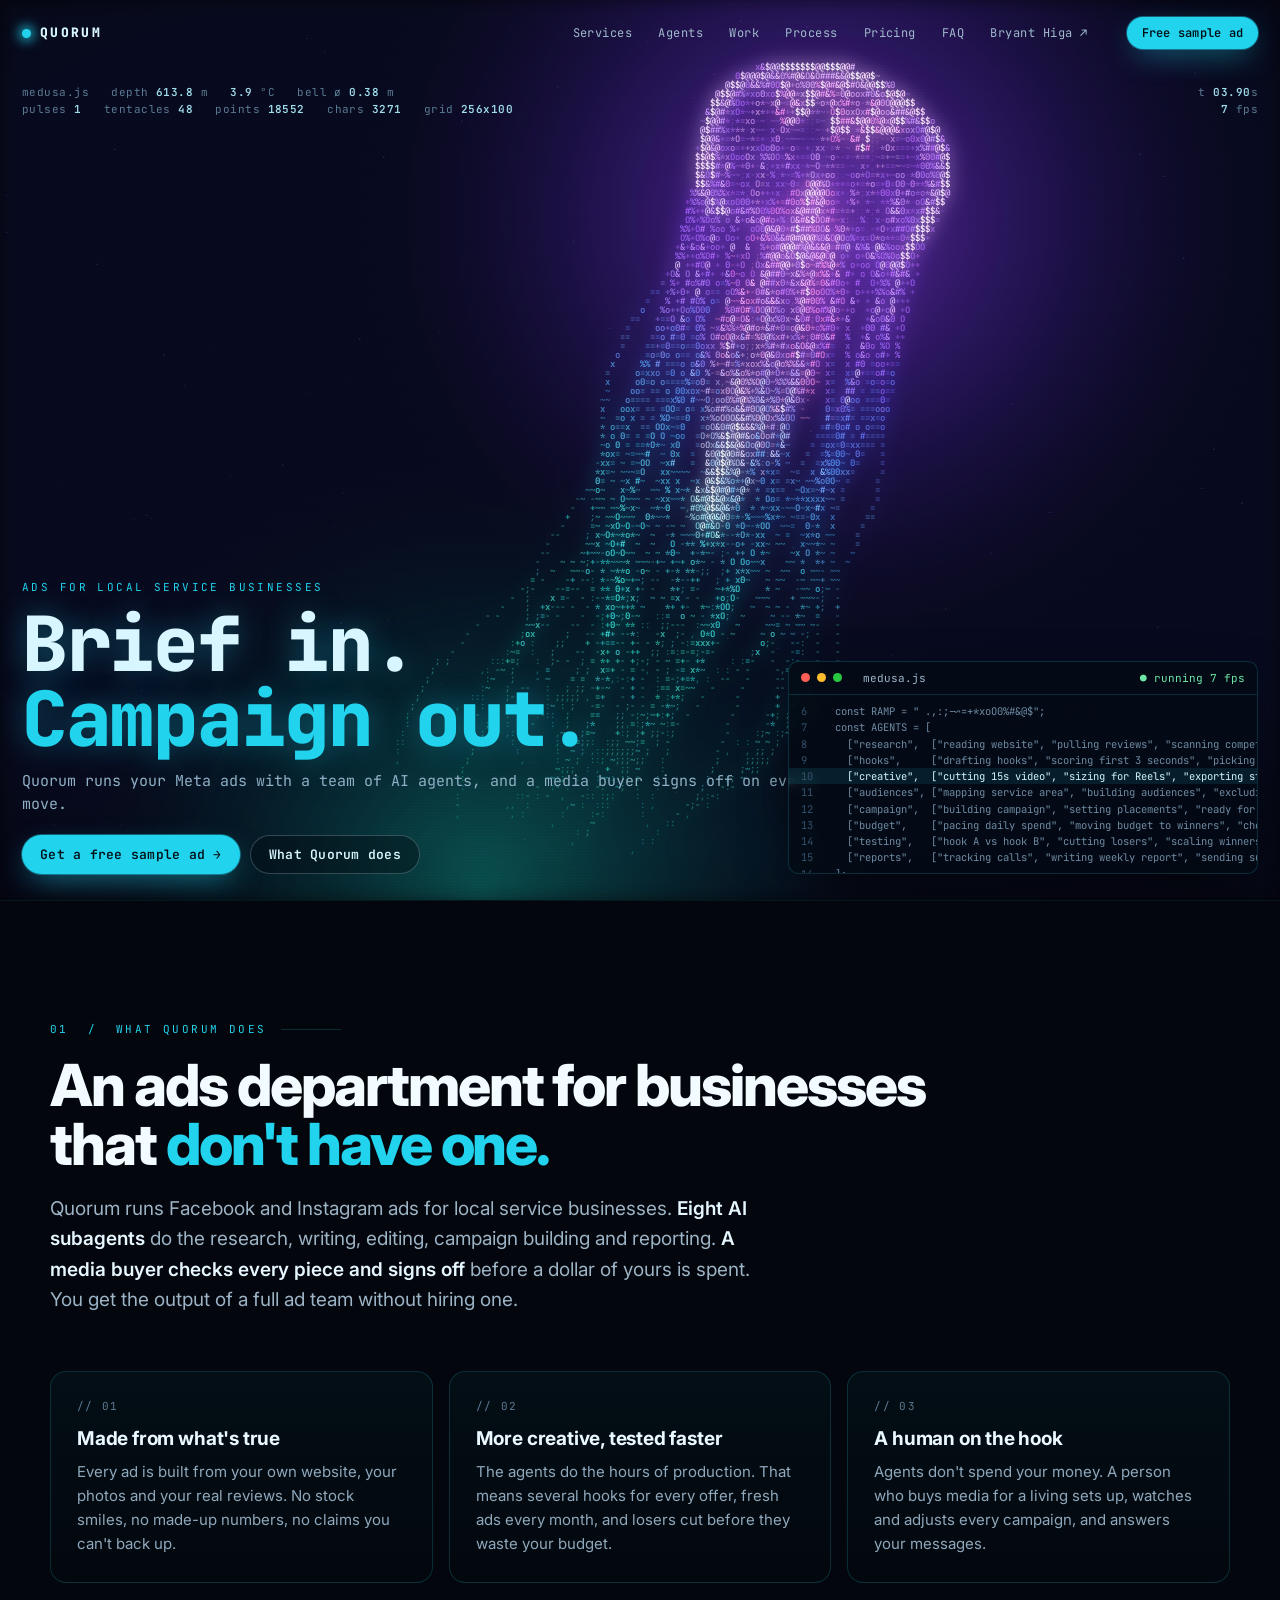
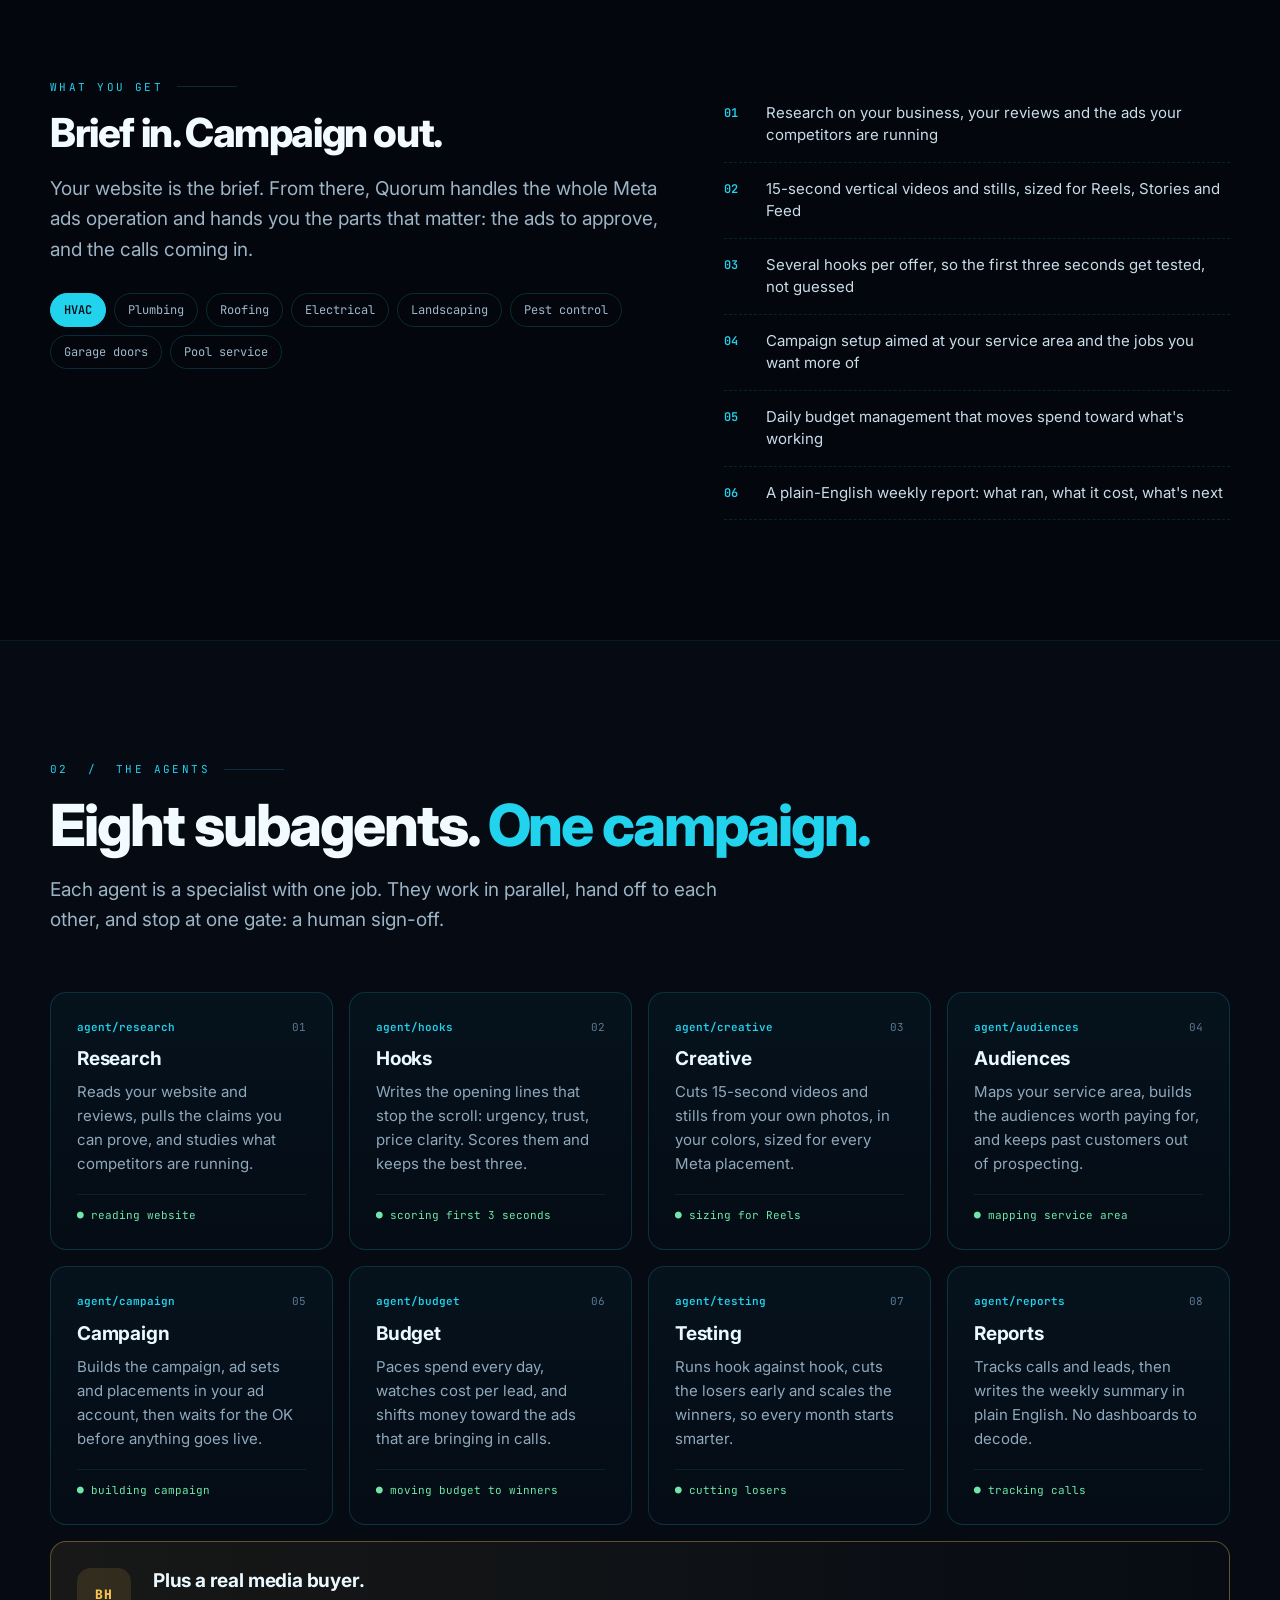
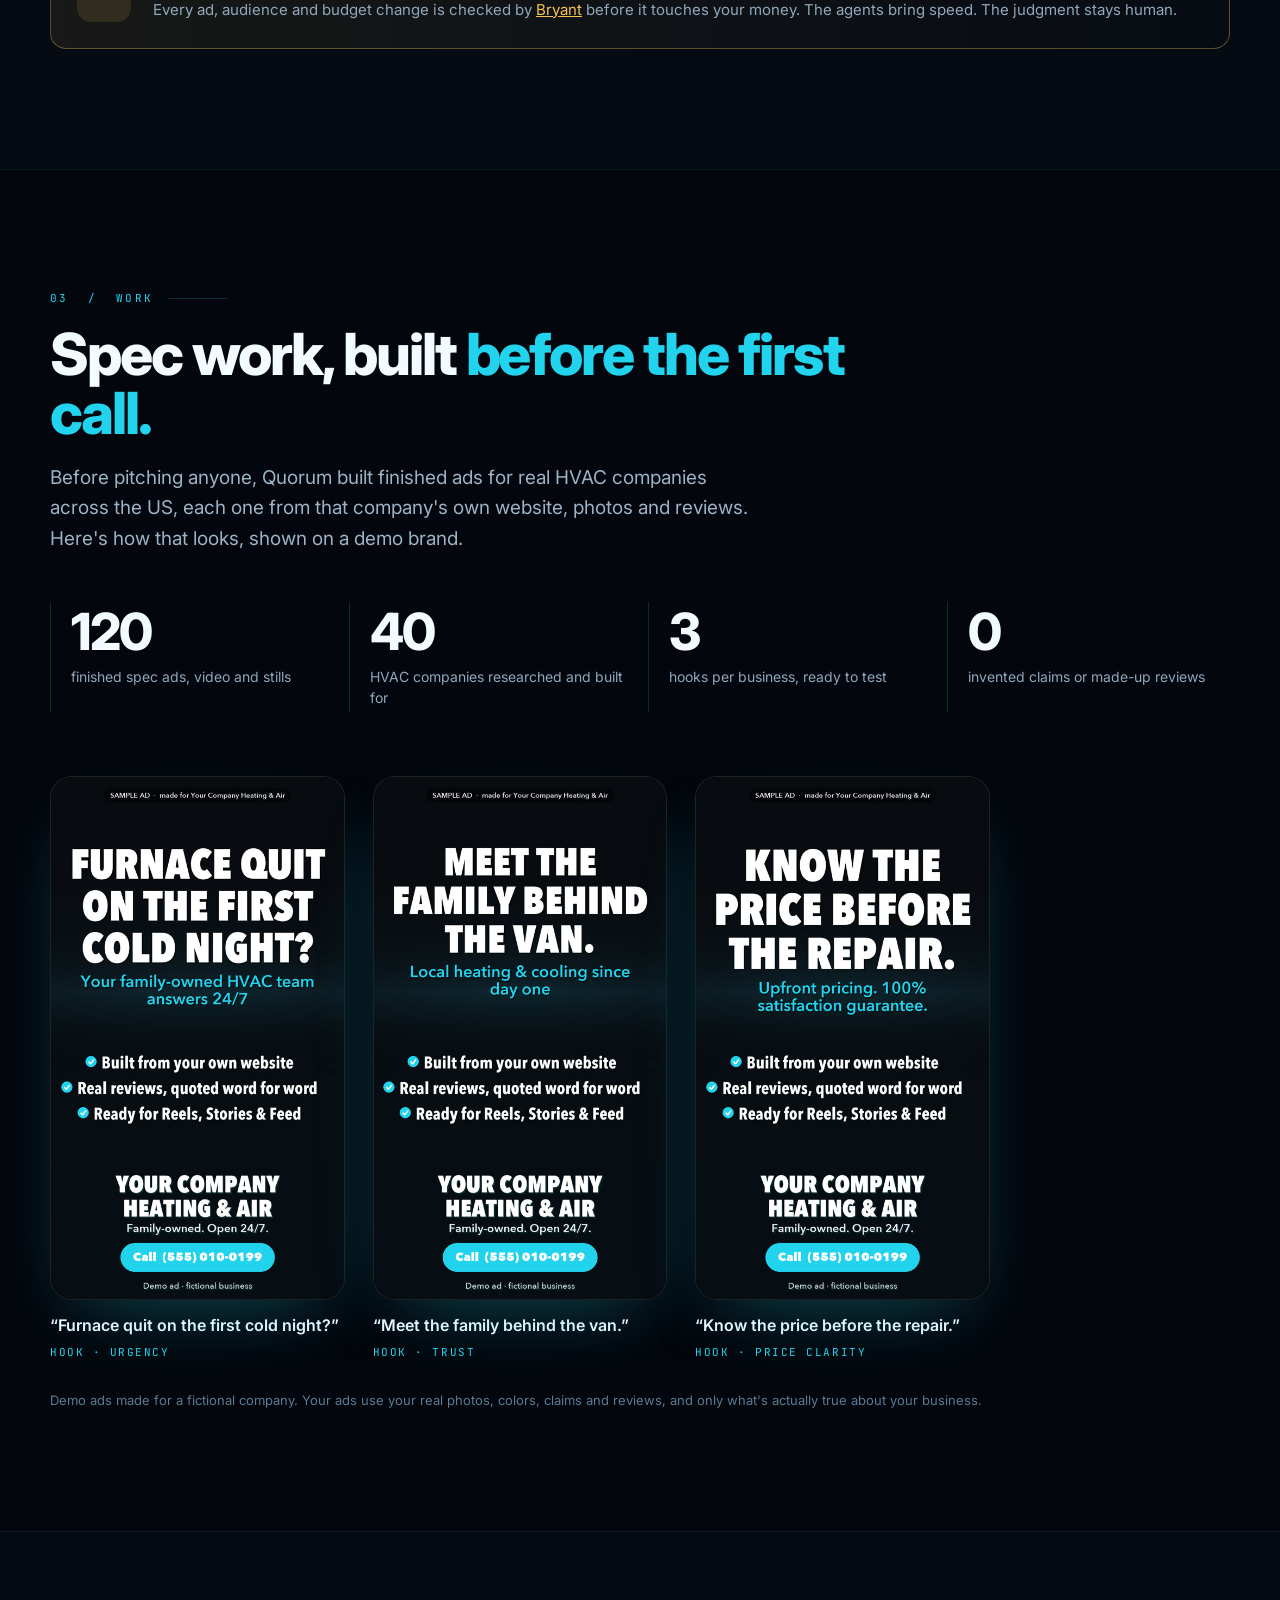
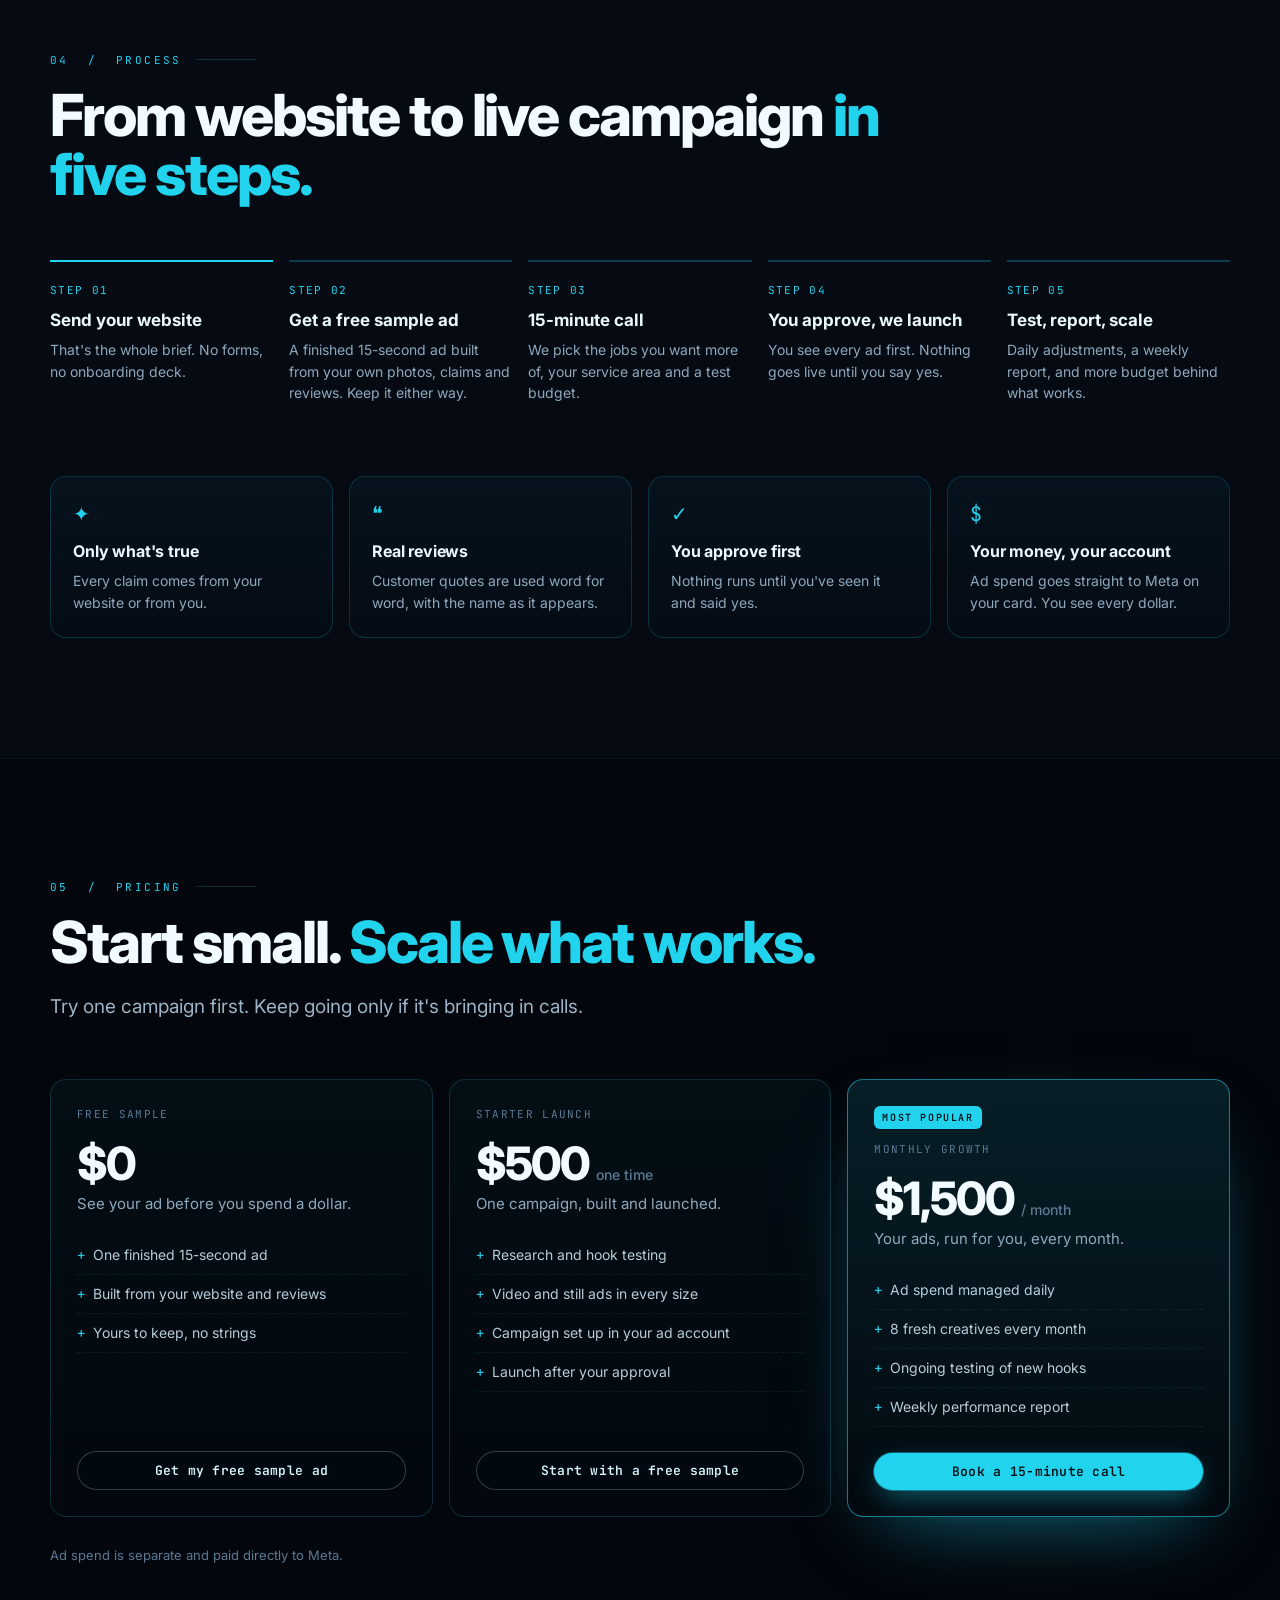
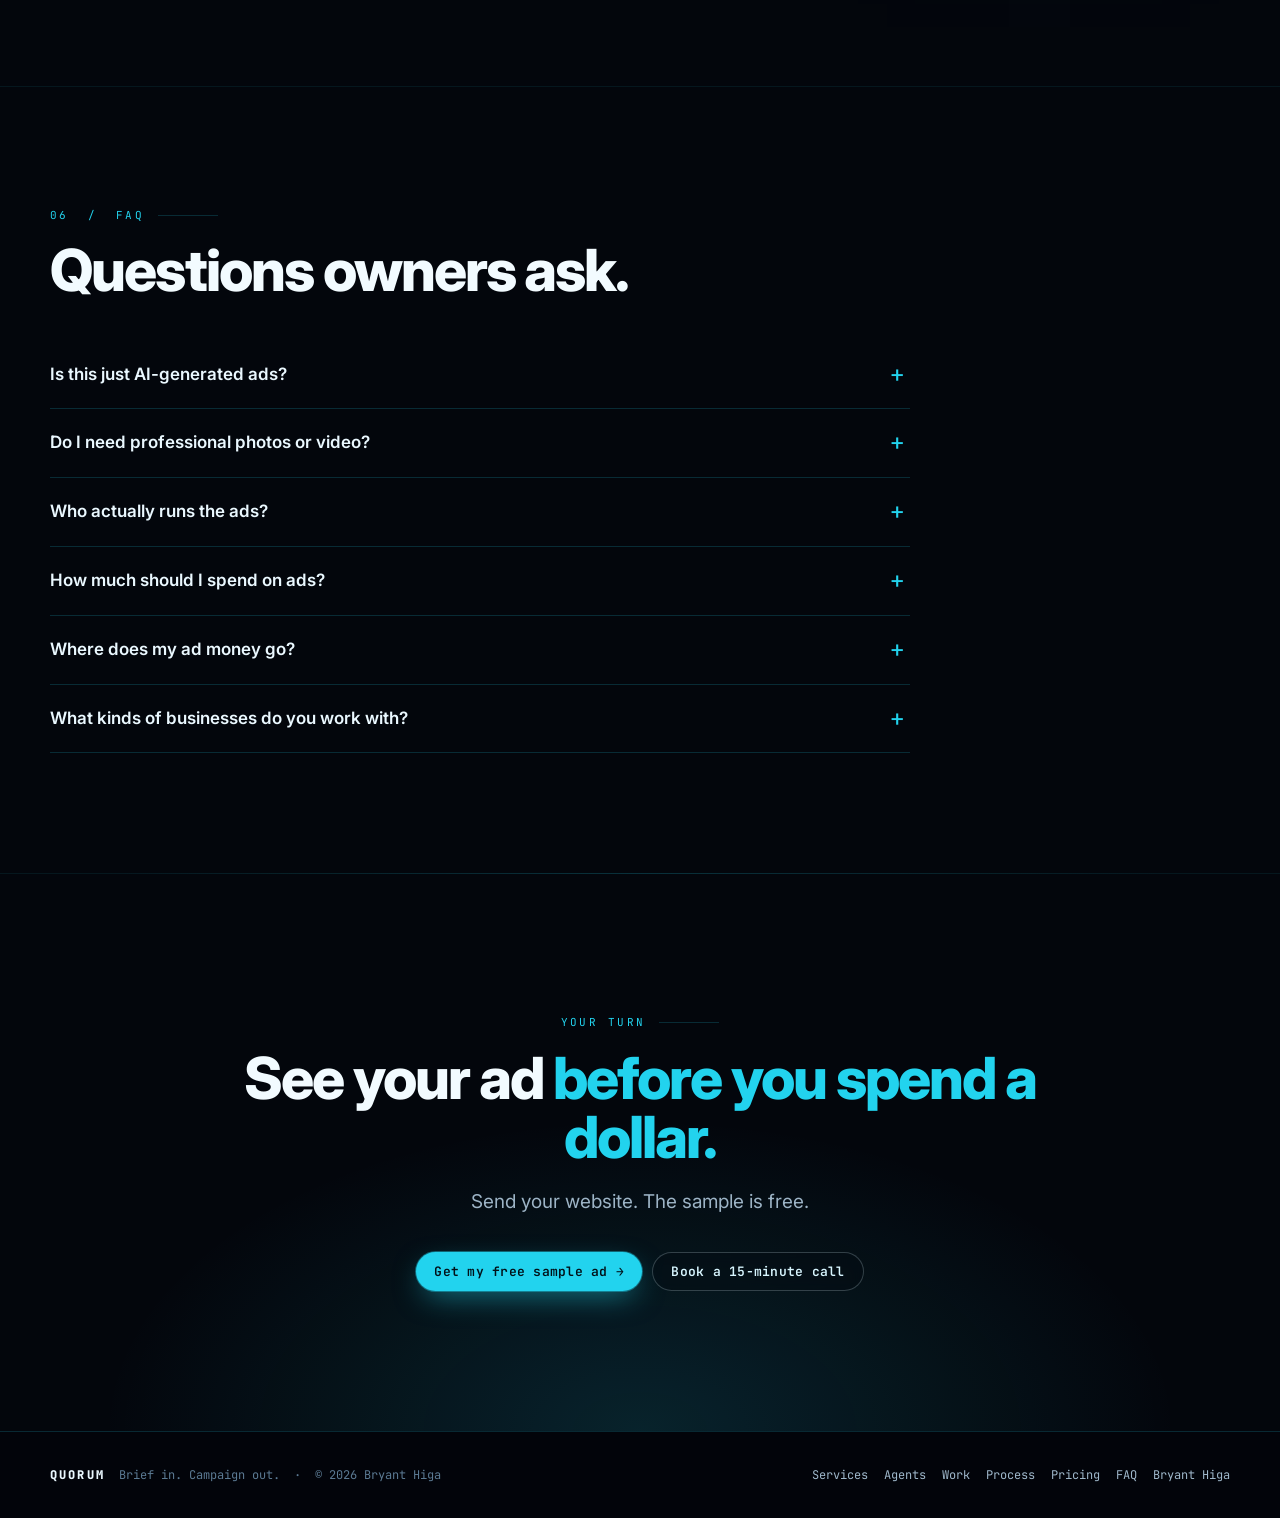
==== commit 7c1b4456: "Hide site from search engines until launch noindex/nofollow on every page; robots.txt keeps crawlers" ====
--- a/quorum.html
+++ b/quorum.html
@@ -3,6 +3,7 @@
 <head>
 <meta charset="utf-8">
 <meta name="viewport" content="width=device-width, initial-scale=1">
+<meta name="robots" content="noindex, nofollow, noarchive">
 <title>Quorum · Meta ads for local service businesses · Bryant Higa</title>
 <meta name="description" content="Quorum runs Facebook and Instagram ads for local service businesses: eight AI subagents, one media buyer signing off. Brief in. Campaign out.">
 <meta name="theme-color" content="#03060C">
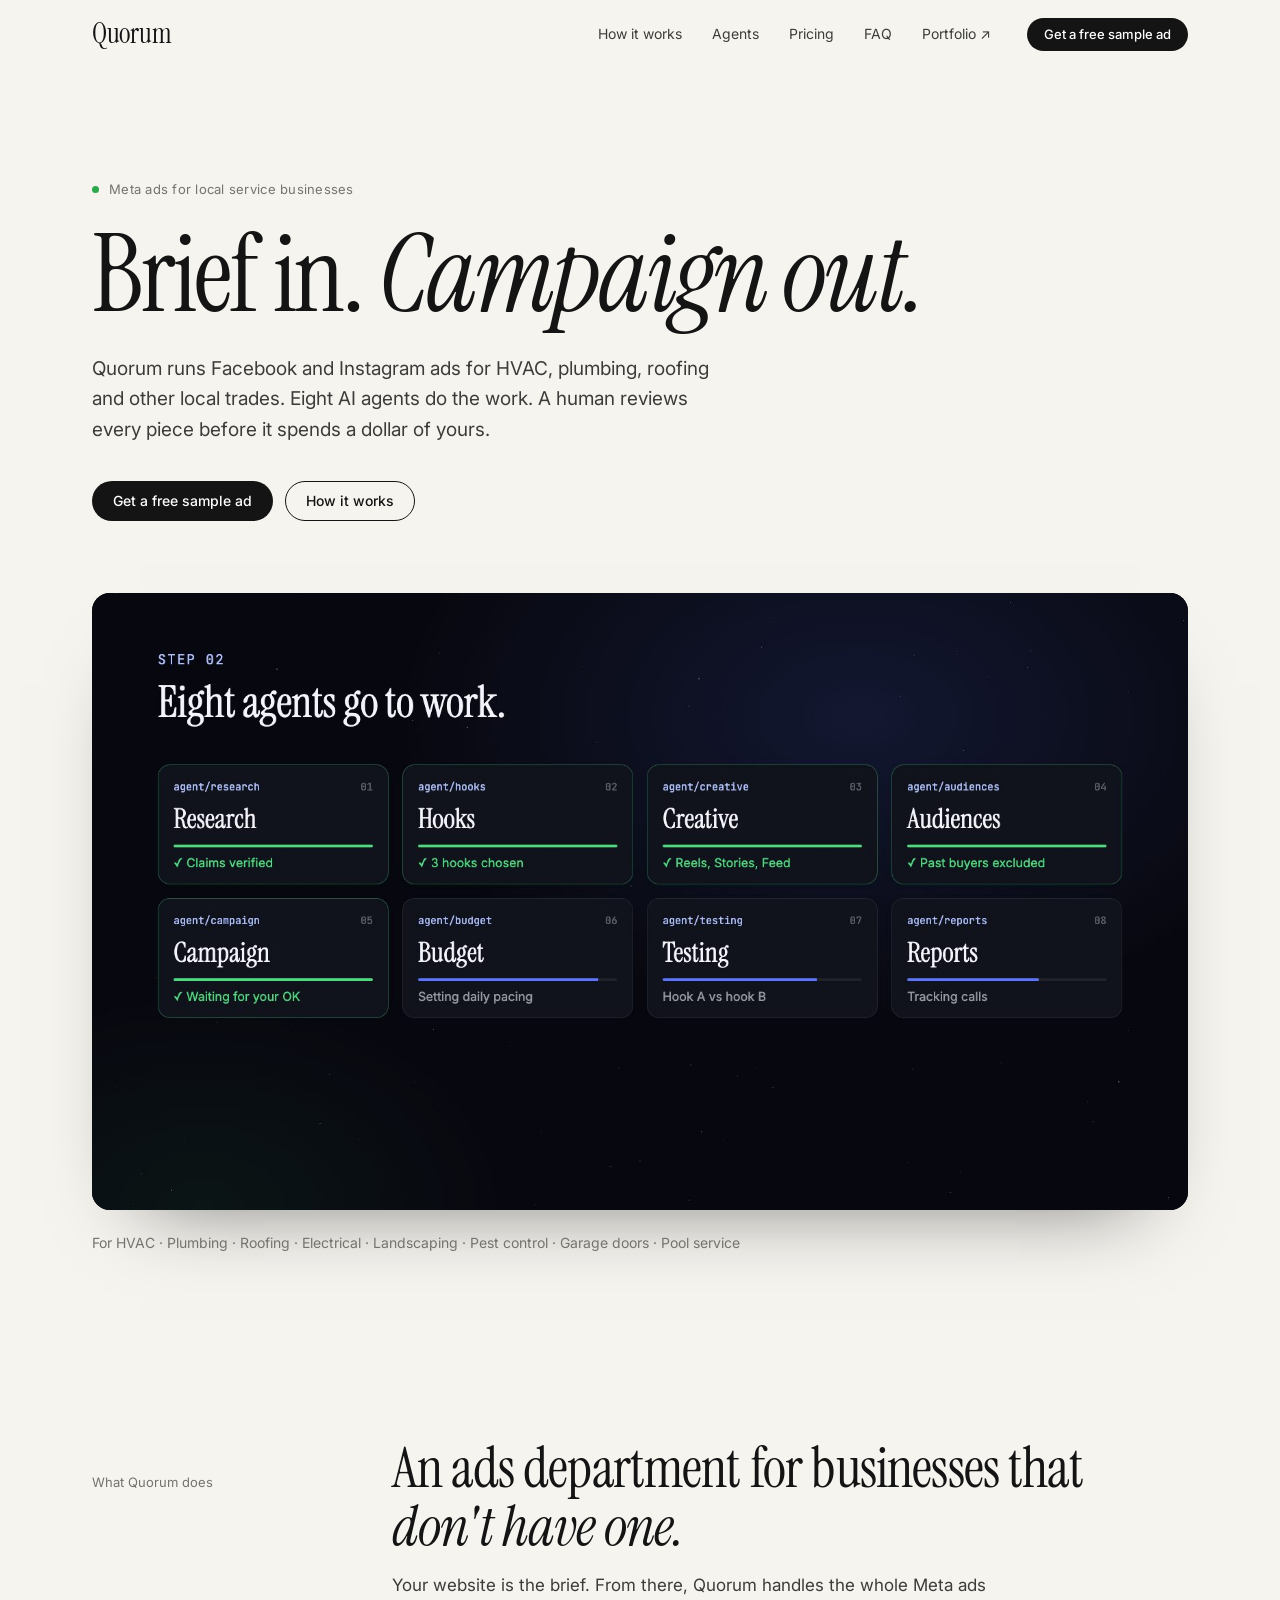
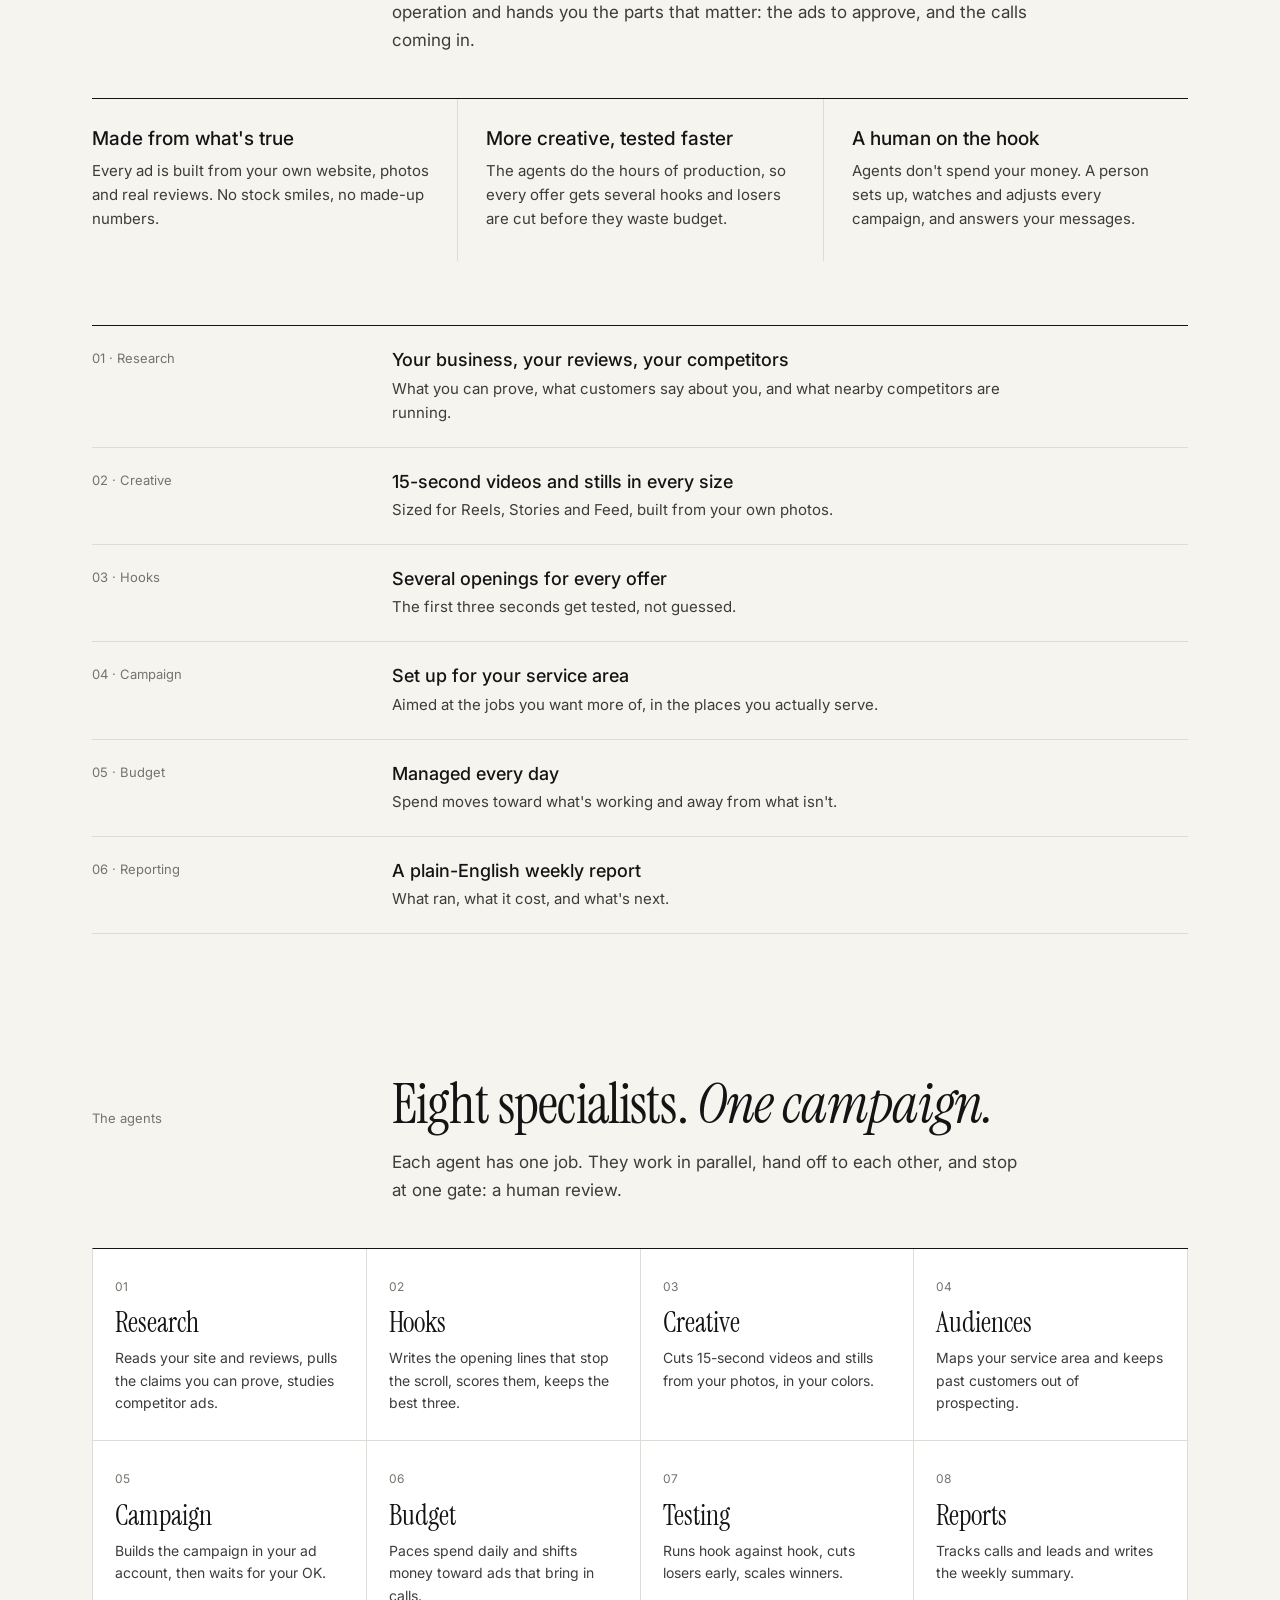
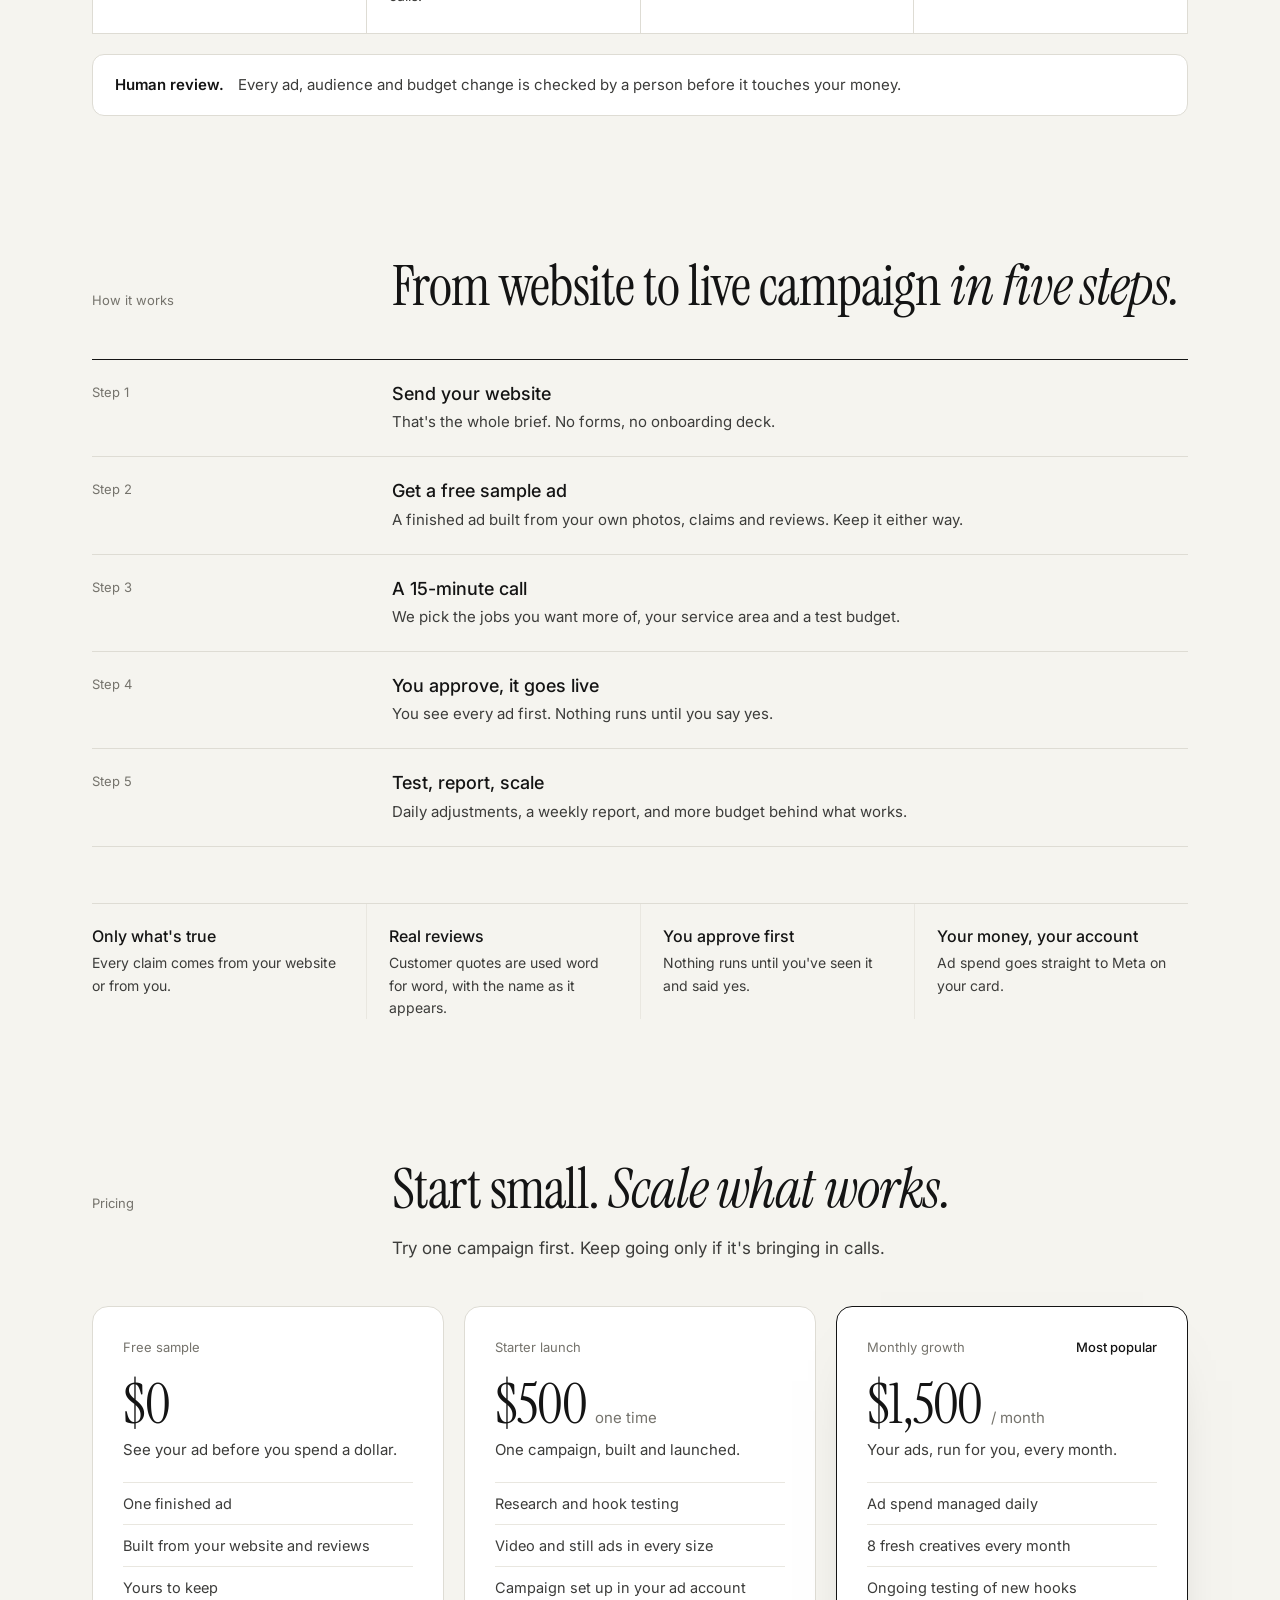
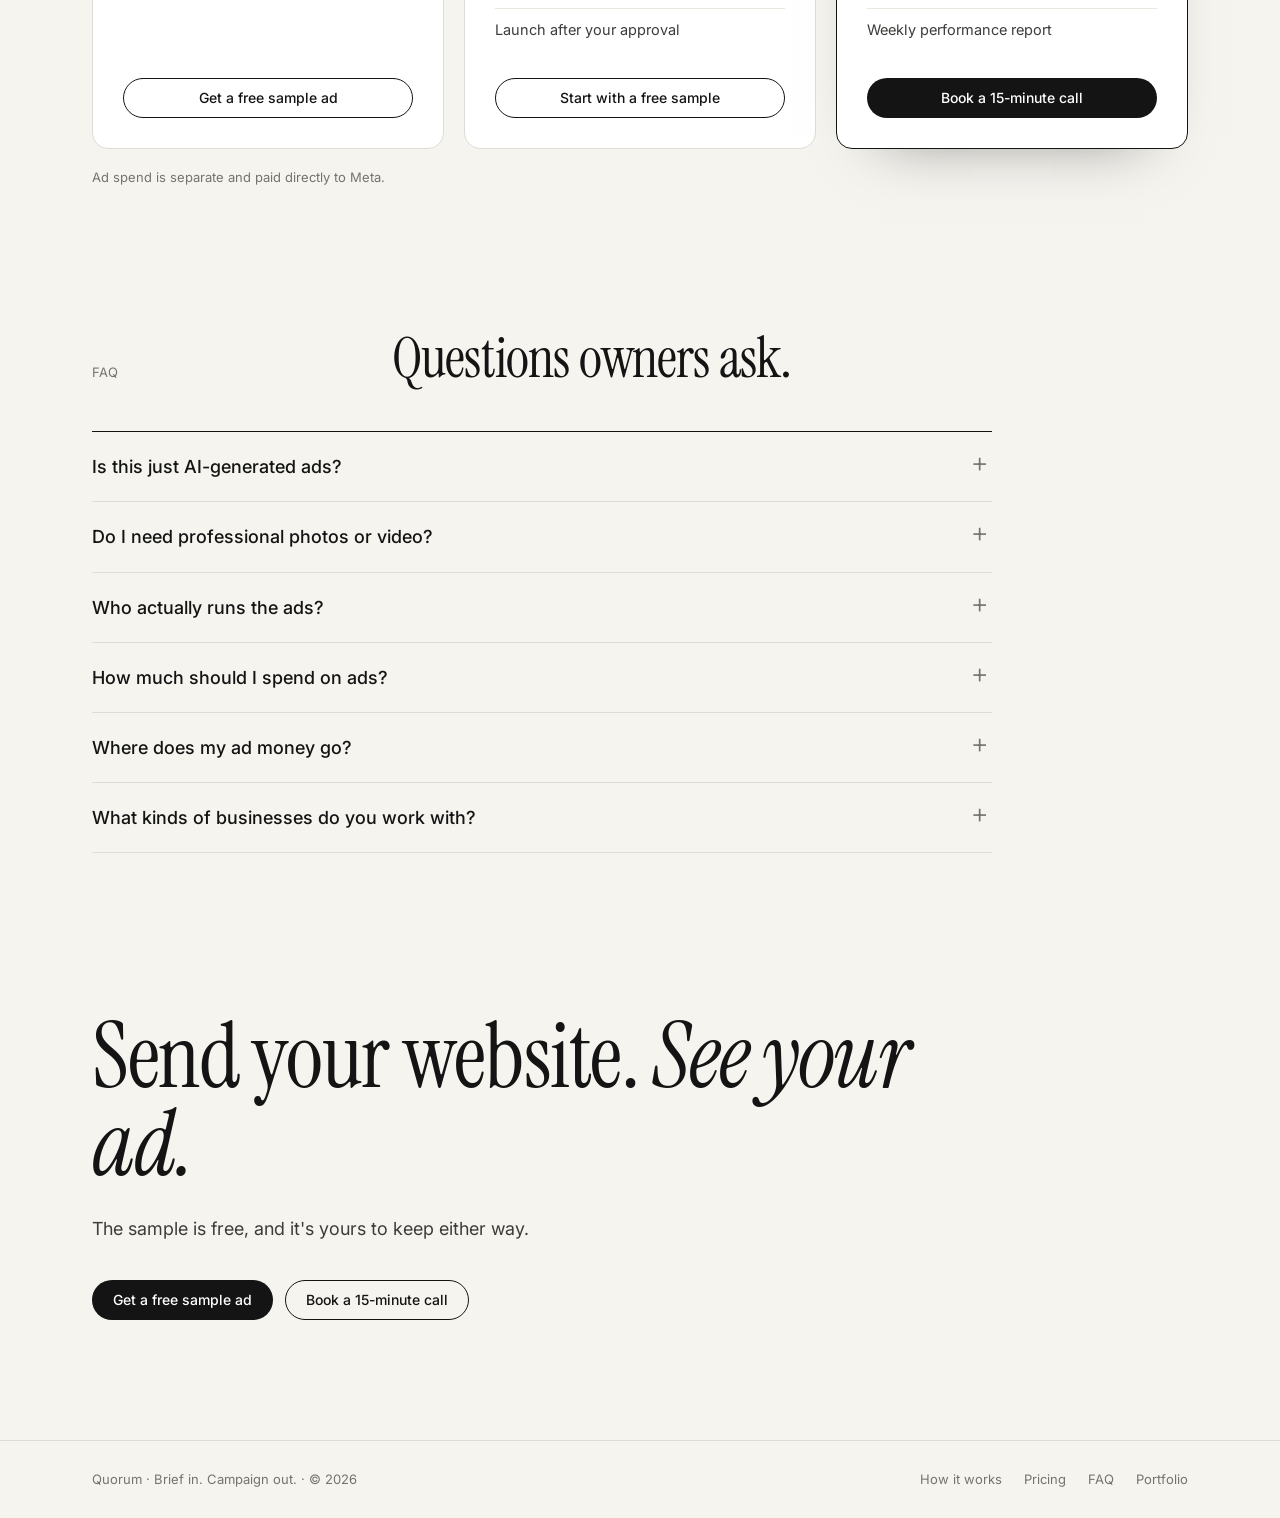
==== commit 6e0a5d5f: "Portfolio redesign: space header, project showcase, cleaner Quorum page Home: ASCII galaxy and solar" ====
--- a/quorum.html
+++ b/quorum.html
@@ -4,383 +4,250 @@
 <meta charset="utf-8">
 <meta name="viewport" content="width=device-width, initial-scale=1">
 <meta name="robots" content="noindex, nofollow, noarchive">
-<title>Quorum · Meta ads for local service businesses · Bryant Higa</title>
-<meta name="description" content="Quorum runs Facebook and Instagram ads for local service businesses: eight AI subagents, one media buyer signing off. Brief in. Campaign out.">
-<meta name="theme-color" content="#03060C">
+<title>Quorum · Meta ads for local service businesses</title>
+<meta name="description" content="Quorum runs Facebook and Instagram ads for local service businesses. Eight AI agents do the work; a human reviews every piece before it spends a dollar.">
+<meta name="theme-color" content="#F5F4EF">
 <link rel="preconnect" href="https://fonts.googleapis.com">
 <link rel="preconnect" href="https://fonts.gstatic.com" crossorigin>
-<link href="https://fonts.googleapis.com/css2?family=Inter:wght@400;500;600;700;800&family=JetBrains+Mono:wght@400;600;800&display=swap" rel="stylesheet">
+<link href="https://fonts.googleapis.com/css2?family=Instrument+Serif:ital@0;1&family=Inter:wght@400;500;600&display=swap" rel="stylesheet">
 <style>
-:root{--bg:#03060C;--ink:#D8F6FF;--dim:#5B7A93;--cyan:#22D3EE;--line:rgba(34,211,238,.18)}
+:root{
+  --bg:#F5F4EF; --paper:#FFFFFF; --ink:#141414; --ink2:#3C3C3A; --muted:#75736C; --line:#DEDCD4; --line2:#E9E7E0; --dark:#111111;
+  --serif:"Instrument Serif",Georgia,"Times New Roman",serif; --sans:Inter,system-ui,-apple-system,"Segoe UI",sans-serif;
+}
 *{box-sizing:border-box;margin:0;padding:0}
-html,body{height:100%}
-body{background:var(--bg);color:var(--ink);font:13px/1.5 "JetBrains Mono",ui-monospace,Menlo,monospace}
-.stage{position:fixed;inset:0;background:#04050D}
-canvas{position:absolute;inset:0;width:100%;height:100%;display:block}
-#glow{filter:blur(9px) saturate(1.6);opacity:.95;mix-blend-mode:screen;pointer-events:none}
-.vignette{position:absolute;inset:0;pointer-events:none;background:radial-gradient(120% 90% at 50% 45%,transparent 55%,rgba(0,0,0,.75) 100%)}
-.scan{position:absolute;inset:0;pointer-events:none;background:repeating-linear-gradient(0deg,rgba(255,255,255,.025) 0 1px,transparent 1px 3px);mix-blend-mode:overlay}
-
-.hud{position:fixed;top:18px;left:22px;right:22px;display:flex;justify-content:space-between;gap:16px;color:var(--dim);font-size:11px;letter-spacing:.04em;z-index:3;pointer-events:none}
-.hud b{color:#9FDDEB;font-weight:600}
-.brand{display:flex;align-items:center;gap:9px;color:var(--ink);font-weight:800;letter-spacing:.18em;font-size:13px;margin-bottom:6px}
-.core{width:9px;height:9px;border-radius:50%;background:var(--cyan);box-shadow:0 0 12px 3px rgba(34,211,238,.85);animation:p 1.8s ease-in-out infinite}
-@keyframes p{50%{transform:scale(1.35);box-shadow:0 0 20px 6px rgba(34,211,238,.95)}}
-
-.copy{position:fixed;left:22px;bottom:26px;z-index:3;max-width:min(820px,calc(100% - 44px))}
-.copy .tag{color:var(--cyan);font-size:11px;letter-spacing:.22em;text-transform:uppercase}
-.copy h1{font-weight:800;font-size:clamp(34px,6vw,76px);line-height:.98;letter-spacing:-.03em;margin:12px 0 14px;text-shadow:0 0 30px rgba(34,211,238,.35)}
-.copy h1 span{color:var(--cyan)}
-.copy p{color:#8FB0C6;font-size:clamp(13px,1.3vw,15px)}
-.copy p.soon{margin-top:6px;color:#5B7A93;font-size:12px}
-.cursor{display:inline-block;width:.55em;height:1em;background:var(--cyan);vertical-align:-2px;margin-left:4px;animation:blink 1s steps(1) infinite}
-@keyframes blink{50%{opacity:0}}
-
-.term{position:fixed;right:22px;bottom:26px;width:min(470px,40vw);z-index:3;border:1px solid var(--line);border-radius:10px;background:rgba(3,10,18,.72);backdrop-filter:blur(6px);overflow:hidden;box-shadow:0 20px 60px -20px rgba(0,0,0,.9)}
-.term .bar{display:flex;align-items:center;gap:7px;padding:8px 12px;border-bottom:1px solid var(--line);font-size:11px;color:#9FB8CB}
-.dot{width:9px;height:9px;border-radius:50%}
-.term .run{margin-left:auto;color:#6EE7A8}
-.term .run::before{content:"● "}
-.code{height:178px;overflow:hidden;font-size:10.5px;line-height:1.55;padding:8px 0;color:#6F8BA3;white-space:pre}
-.code div{padding:0 12px;overflow:hidden;text-overflow:clip}
-.code div.on{background:rgba(34,211,238,.10);color:#CFF4FF}
-.code i{font-style:normal;color:#35506A;display:inline-block;width:34px}
-@media(max-width:860px){.term{display:none}.hud .r{display:none}}
-@media(prefers-reduced-motion:reduce){.core,.cursor{animation:none}}
-
-/* ================= site: nav + sections below the header ================= */
-html{scroll-behavior:smooth;scroll-padding-top:72px}
-body{overflow-x:hidden}
-.hero{position:relative;height:100vh;height:100svh;min-height:560px;overflow:hidden}
-.hero .stage{position:absolute}
-.hero .hud{position:absolute;top:84px}
-.hero .copy,.hero .term{position:absolute}
-.copy .ctas{display:flex;flex-wrap:wrap;gap:10px;margin-top:20px}
-
-.btn{display:inline-flex;align-items:center;gap:8px;padding:12px 18px;border-radius:999px;font:600 13px/1 "JetBrains Mono",monospace;letter-spacing:.02em;text-decoration:none;transition:transform .15s,box-shadow .15s,background .15s;white-space:nowrap}
-.btn.pri{background:var(--cyan);color:#021018;box-shadow:0 0 0 1px rgba(34,211,238,.4),0 10px 30px -8px rgba(34,211,238,.6)}
-.btn.pri:hover{transform:translateY(-1px);box-shadow:0 0 0 1px rgba(34,211,238,.6),0 14px 36px -8px rgba(34,211,238,.8)}
-.btn.ghost{color:var(--ink);border:1px solid rgba(216,246,255,.22);background:rgba(3,10,18,.4);backdrop-filter:blur(6px)}
-.btn.ghost:hover{border-color:var(--cyan);color:#fff}
+html{scroll-behavior:smooth;scroll-padding-top:80px}
+body{background:var(--bg);color:var(--ink);font:400 16px/1.6 var(--sans);-webkit-font-smoothing:antialiased;overflow-x:hidden}
+a{color:inherit}
+.wrap{max-width:1160px;margin:0 auto;padding:0 32px}
 
 /* nav */
-.nav{position:fixed;top:0;left:0;right:0;z-index:20;display:flex;align-items:center;gap:28px;padding:16px 22px;transition:background .25s,border-color .25s;border-bottom:1px solid transparent}
-.nav.solid{background:rgba(3,6,12,.82);backdrop-filter:blur(12px);border-bottom-color:var(--line)}
-.nav .brand{margin:0;text-decoration:none}
-.nav ul{display:flex;gap:4px;list-style:none;margin-left:auto}
-.nav ul a{display:block;padding:8px 11px;border-radius:8px;color:#9FB8CB;text-decoration:none;font-size:12px;letter-spacing:.04em}
-.nav ul a:hover,.nav ul a.on{color:#fff;background:rgba(34,211,238,.08)}
-.nav .btn{padding:10px 15px;font-size:12px}
-.menu{display:none;margin-left:auto;background:none;border:1px solid var(--line);color:var(--ink);border-radius:8px;padding:8px 11px;font:600 12px "JetBrains Mono",monospace;cursor:pointer}
-
-/* shared section system */
-.sec{position:relative;z-index:2;background:var(--bg);padding:120px 22px;border-top:1px solid rgba(34,211,238,.08)}
-.sec.alt{background:#050A13}
-.wrap{max-width:1180px;margin:0 auto}
-.kicker{font-size:11px;letter-spacing:.22em;text-transform:uppercase;color:var(--cyan);display:flex;gap:14px;align-items:center}
-.kicker::after{content:"";height:1px;width:60px;background:var(--line)}
-.sec h2{font:800 clamp(30px,4.6vw,58px)/1.02 Inter,system-ui,sans-serif;letter-spacing:-.035em;margin:18px 0 20px;max-width:900px;color:#F2FBFF}
-.sec h2 em{font-style:normal;color:var(--cyan)}
-.lead{font:400 clamp(16px,1.5vw,19px)/1.6 Inter,system-ui,sans-serif;color:#9DB4C6;max-width:720px}
-.lead b{color:#E6F7FF;font-weight:600}
-.sans{font-family:Inter,system-ui,sans-serif}
-.grid{display:grid;gap:16px}
-.card{border:1px solid var(--line);border-radius:16px;background:linear-gradient(180deg,rgba(34,211,238,.045),rgba(34,211,238,.01));padding:26px}
-.card h3{font:700 19px/1.3 Inter,system-ui,sans-serif;color:#EAF8FF;margin:12px 0 8px;letter-spacing:-.01em}
-.card p{font:400 15px/1.6 Inter,system-ui,sans-serif;color:#8FA8BC}
-.num{font-size:11px;color:var(--dim);letter-spacing:.12em}
-
-/* what we do */
-.pillars{grid-template-columns:repeat(3,1fr);margin-top:56px}
-.split{display:grid;grid-template-columns:1.1fr .9fr;gap:56px;align-items:start}
-.deliver{list-style:none;margin-top:8px}
-.deliver li{display:flex;gap:14px;padding:15px 0;border-bottom:1px dashed rgba(34,211,238,.14);font:400 15px/1.5 Inter,system-ui,sans-serif;color:#C9DCE8}
-.deliver li span{color:var(--cyan);font:600 12px/1.9 "JetBrains Mono",monospace;min-width:28px}
-.trades{display:flex;flex-wrap:wrap;gap:8px;margin-top:28px}
-.trades span{border:1px solid var(--line);border-radius:999px;padding:7px 13px;font-size:12px;color:#9FB8CB}
-.trades span.on{color:#021018;background:var(--cyan);border-color:var(--cyan);font-weight:600}
-
-/* agents */
-.agents{grid-template-columns:repeat(4,1fr);margin-top:56px}
-.agent{position:relative;overflow:hidden}
-.agent .id{display:flex;justify-content:space-between;font-size:11px;color:var(--dim)}
-.agent .id b{color:var(--cyan);font-weight:600}
-.agent .st{margin-top:18px;padding-top:12px;border-top:1px solid rgba(34,211,238,.1);font-size:11px;color:#6EE7A8;white-space:nowrap;overflow:hidden;text-overflow:ellipsis}
-.agent .st::before{content:"● "}
-.agent:hover{border-color:rgba(34,211,238,.45)}
-.human{grid-column:1/-1;display:flex;gap:22px;align-items:center;border-color:rgba(245,196,81,.35);background:linear-gradient(90deg,rgba(245,196,81,.08),rgba(245,196,81,.01))}
-.human .mono{flex:none;width:54px;height:54px;border-radius:14px;display:grid;place-items:center;background:rgba(245,196,81,.12);color:#F5C451;font-weight:800;letter-spacing:.06em}
-.human h3{margin:0 0 4px}
-
-/* work */
-.stats{grid-template-columns:repeat(4,1fr);margin:48px 0 64px}
-.stat{border-left:1px solid var(--line);padding:4px 0 4px 20px}
-.stat b{display:block;font:800 clamp(34px,4vw,52px)/1 Inter,system-ui,sans-serif;color:#F2FBFF;letter-spacing:-.04em}
-.stat span{display:block;margin-top:10px;font:400 14px/1.45 Inter,system-ui,sans-serif;color:#8FA8BC}
-.reels{grid-template-columns:repeat(3,1fr);gap:28px;max-width:940px}
-.reel{margin:0}
-.phone{position:relative;aspect-ratio:9/16;border-radius:22px;overflow:hidden;border:1px solid rgba(216,246,255,.14);background:#000;box-shadow:0 30px 80px -30px rgba(34,211,238,.35)}
-.phone video,.phone img{width:100%;height:100%;object-fit:cover;display:block}
-.reel figcaption{margin-top:14px}
-.reel q{display:block;font:600 16px/1.4 Inter,system-ui,sans-serif;color:#EAF8FF;quotes:"\201C" "\201D"}
-.reel small{display:inline-block;margin-top:8px;font-size:11px;letter-spacing:.14em;text-transform:uppercase;color:var(--cyan)}
-.note{margin-top:28px;font:400 13px/1.6 Inter,system-ui,sans-serif;color:var(--dim)}
-
-/* process */
-.steps{grid-template-columns:repeat(5,1fr);margin-top:56px;counter-reset:s}
-.step{border-top:2px solid rgba(34,211,238,.25);padding-top:20px}
-.step:first-child{border-top-color:var(--cyan)}
-.step .num{color:var(--cyan)}
-.step h3{font:700 17px/1.3 Inter,system-ui,sans-serif;color:#EAF8FF;margin:10px 0 8px}
-.step p{font:400 14px/1.55 Inter,system-ui,sans-serif;color:#8FA8BC}
-.rules{grid-template-columns:repeat(4,1fr);margin-top:72px}
-.rules .card{padding:22px}
-.rules .ic{font-size:20px;color:var(--cyan)}
-.rules h3{font-size:16px}
-.rules p{font-size:14px}
-
-/* pricing */
-.plans{grid-template-columns:repeat(3,1fr);margin-top:56px;align-items:stretch}
-.plan{display:flex;flex-direction:column}
-.plan .price{font:800 46px/1 Inter,system-ui,sans-serif;letter-spacing:-.04em;color:#F2FBFF;margin:18px 0 6px}
-.plan .price small{font:500 14px Inter,system-ui,sans-serif;color:var(--dim);letter-spacing:0}
-.plan ul{list-style:none;margin:20px 0 26px;flex:1}
-.plan li{font:400 14px/1.5 Inter,system-ui,sans-serif;color:#B8CCDA;padding:8px 0;border-bottom:1px dashed rgba(34,211,238,.1)}
-.plan li::before{content:"+ ";color:var(--cyan);font-family:"JetBrains Mono",monospace}
+.nav{position:sticky;top:0;z-index:20;background:rgba(245,244,239,.9);backdrop-filter:blur(10px);-webkit-backdrop-filter:blur(10px);border-bottom:1px solid transparent;transition:border-color .2s}
+.nav.solid{border-bottom-color:var(--line)}
+.nav .wrap{display:flex;align-items:center;height:68px;gap:36px}
+.mark{font:400 28px/1 var(--serif);text-decoration:none;letter-spacing:-.01em}
+.nav ul{display:flex;gap:30px;list-style:none;margin-left:auto}
+.nav ul a{text-decoration:none;font-size:14px;color:var(--ink2)}
+.nav ul a:hover{color:var(--ink)}
+.btn{display:inline-flex;align-items:center;gap:8px;padding:12px 20px;border-radius:999px;font:500 14px/1 var(--sans);text-decoration:none;transition:background .15s,color .15s;border:1px solid transparent}
+.btn.dark{background:var(--ink);color:#fff}
+.btn.dark:hover{background:#000}
+.btn.line{border-color:var(--ink);color:var(--ink)}
+.btn.line:hover{background:var(--ink);color:#fff}
+.nav .btn{padding:9px 16px;font-size:13px}
+
+/* hero */
+.hero{padding:110px 0 64px}
+.eyebrow{font-size:13px;color:var(--muted);letter-spacing:.02em;display:flex;align-items:center;gap:10px}
+.eyebrow .dot{width:7px;height:7px;border-radius:50%;background:#2BA84A}
+h1{font:400 clamp(56px,8.4vw,120px)/.95 var(--serif);letter-spacing:-.025em;margin:24px 0 28px}
+h1 em,h2 em{font-style:italic}
+.hero p.sub{font-size:19px;line-height:1.6;color:var(--ink2);max-width:640px}
+.actions{display:flex;flex-wrap:wrap;gap:12px;margin-top:36px}
+.film{margin-top:72px;border-radius:18px;overflow:hidden;background:var(--dark);aspect-ratio:16/9;box-shadow:0 40px 80px -50px rgba(0,0,0,.55)}
+.film video{width:100%;height:100%;display:block;object-fit:cover}
+.trades{margin-top:22px;font-size:14px;color:var(--muted)}
+
+/* sections */
+section.block{padding:120px 0 20px}
+.sec-head{display:grid;grid-template-columns:260px 1fr;gap:40px;margin-bottom:44px;align-items:baseline}
+.sec-head .label{font-size:13px;color:var(--muted)}
+h2{font:400 clamp(36px,4.4vw,58px)/1.05 var(--serif);letter-spacing:-.015em}
+.sec-head p{font-size:17px;color:var(--ink2);max-width:640px;margin-top:16px}
+
+.pillars{display:grid;grid-template-columns:repeat(3,1fr);border-top:1px solid var(--ink)}
+.pillars div{padding:28px 28px 30px 0}
+.pillars div+div{padding-left:28px;border-left:1px solid var(--line)}
+.pillars h3{font:500 19px/1.3 var(--sans);margin-bottom:8px}
+.pillars p{color:var(--ink2);font-size:15px}
+
+.rows{list-style:none;border-top:1px solid var(--ink)}
+.rows li{display:grid;grid-template-columns:260px 1fr;gap:40px;padding:22px 0;border-bottom:1px solid var(--line)}
+.rows .n{font-size:13px;color:var(--muted)}
+.rows h3{font:500 18px/1.35 var(--sans);margin-bottom:4px}
+.rows p{color:var(--ink2);font-size:15px;max-width:620px}
+
+.agents{display:grid;grid-template-columns:repeat(4,1fr);border-top:1px solid var(--ink);border-left:1px solid var(--line)}
+.agents div{padding:24px 22px 26px;border-right:1px solid var(--line);border-bottom:1px solid var(--line);background:var(--paper)}
+.agents .n{font-size:12px;color:var(--muted)}
+.agents h3{font:400 28px/1.1 var(--serif);margin:10px 0 8px}
+.agents p{font-size:14px;color:var(--ink2)}
+.signoff{margin-top:20px;display:flex;gap:14px;align-items:center;padding:18px 22px;border:1px solid var(--line);border-radius:12px;background:var(--paper);font-size:15px;color:var(--ink2)}
+.signoff b{color:var(--ink);font-weight:600}
+
+.rules{display:grid;grid-template-columns:repeat(4,1fr);gap:0;margin-top:56px;border-top:1px solid var(--line)}
+.rules div{padding:22px 22px 0 0}
+.rules div+div{padding-left:22px;border-left:1px solid var(--line2)}
+.rules h3{font:500 16px/1.3 var(--sans);margin-bottom:6px}
+.rules p{font-size:14px;color:var(--ink2)}
+
+.plans{display:grid;grid-template-columns:repeat(3,1fr);gap:20px}
+.plan{display:flex;flex-direction:column;background:var(--paper);border:1px solid var(--line);border-radius:16px;padding:30px}
+.plan.main{border-color:var(--ink);box-shadow:0 30px 60px -45px rgba(0,0,0,.5)}
+.plan .tag{font-size:13px;color:var(--muted);display:flex;justify-content:space-between}
+.plan .tag b{font-weight:500;color:var(--ink)}
+.plan .price{font:400 56px/1 var(--serif);letter-spacing:-.02em;margin:18px 0 6px}
+.plan .price small{font:400 15px var(--sans);color:var(--muted);letter-spacing:0}
+.plan>p{color:var(--ink2);font-size:15px}
+.plan ul{list-style:none;margin:20px 0 28px;flex:1}
+.plan li{padding:9px 0;border-top:1px solid var(--line2);font-size:14.5px;color:var(--ink2)}
 .plan .btn{justify-content:center}
-.plan.hot{border-color:rgba(34,211,238,.55);background:linear-gradient(180deg,rgba(34,211,238,.12),rgba(34,211,238,.02));box-shadow:0 30px 80px -40px rgba(34,211,238,.6)}
-.badge{align-self:flex-start;font-size:10px;letter-spacing:.16em;color:#021018;background:var(--cyan);padding:4px 8px;border-radius:6px;font-weight:600}
-
-/* about */
-.about{display:grid;grid-template-columns:340px 1fr;gap:64px;align-items:start}
-.portrait{position:sticky;top:100px;border:1px solid var(--line);border-radius:20px;overflow:hidden;background:#02060C}
-.portrait pre{font:600 12px/1.05 "JetBrains Mono",monospace;color:var(--cyan);padding:22px 18px;text-shadow:0 0 12px rgba(34,211,238,.5);overflow:hidden}
-.portrait .cap{border-top:1px solid var(--line);padding:16px 18px;font-size:12px;color:#9FB8CB}
-.portrait .cap b{display:block;color:#EAF8FF;font:700 18px Inter,system-ui,sans-serif;margin-bottom:3px}
-.about .lead+.lead{margin-top:18px}
-.beliefs{grid-template-columns:1fr 1fr;margin-top:40px}
-.beliefs .card{padding:20px}
-.beliefs h3{margin-top:0;font-size:16px}
-.beliefs p{font-size:14px}
-
-/* faq */
-.faq{max-width:860px;margin-top:40px}
+.note{margin-top:18px;font-size:13px;color:var(--muted)}
+
+.faq{border-top:1px solid var(--ink);max-width:900px}
 .faq details{border-bottom:1px solid var(--line)}
-.faq summary{list-style:none;cursor:pointer;padding:22px 40px 22px 0;position:relative;font:600 17px/1.4 Inter,system-ui,sans-serif;color:#EAF8FF}
+.faq summary{list-style:none;cursor:pointer;padding:22px 44px 22px 0;position:relative;font:500 18px/1.4 var(--sans)}
 .faq summary::-webkit-details-marker{display:none}
-.faq summary::after{content:"+";position:absolute;right:6px;top:18px;font:400 24px "JetBrains Mono",monospace;color:var(--cyan);transition:transform .2s}
+.faq summary::after{content:"+";position:absolute;right:4px;top:16px;font:300 28px/1 var(--sans);color:var(--muted);transition:transform .2s}
 .faq details[open] summary::after{transform:rotate(45deg)}
-.faq details p{font:400 15px/1.65 Inter,system-ui,sans-serif;color:#9DB4C6;padding:0 0 22px;max-width:720px}
-
-/* contact + footer */
-.final{text-align:center;padding:140px 22px;background:radial-gradient(60% 80% at 50% 100%,rgba(34,211,238,.14),transparent 70%),var(--bg)}
-.final h2{margin-left:auto;margin-right:auto}
-.final .lead{margin:0 auto}
-.final .ctas{display:flex;justify-content:center;flex-wrap:wrap;gap:10px;margin-top:34px}
-footer{position:relative;z-index:2;background:#02040A;border-top:1px solid var(--line);padding:34px 22px;font-size:12px;color:var(--dim)}
-footer .wrap{display:flex;flex-wrap:wrap;gap:18px;justify-content:space-between;align-items:center}
-footer nav{display:flex;flex-wrap:wrap;gap:16px}
-footer a{color:#9FB8CB;text-decoration:none}
-footer a:hover{color:#fff}
-
-/* reveal */
-.rv{opacity:0;transform:translateY(18px);transition:opacity .7s ease,transform .7s ease}
+.faq details p{font-size:16px;color:var(--ink2);padding:0 0 24px;max-width:720px}
+
+.contact{padding:140px 0 120px}
+.contact h2{font-size:clamp(48px,7vw,96px);line-height:.98;max-width:900px}
+.contact p{font-size:18px;color:var(--ink2);margin:26px 0 36px;max-width:560px}
+footer{border-top:1px solid var(--line);padding:28px 0;font-size:13px;color:var(--muted)}
+footer .wrap{display:flex;justify-content:space-between;flex-wrap:wrap;gap:16px}
+footer nav{display:flex;gap:22px}
+footer a{text-decoration:none}
+footer a:hover{color:var(--ink)}
+
+.rv{opacity:0;transform:translateY(14px);transition:opacity .8s ease,transform .8s ease}
 .rv.in{opacity:1;transform:none}
 
-@media(max-width:1080px){
+@media(max-width:960px){
   .nav ul{display:none}
-  .menu{display:block}
-  .nav .btn{display:none}
-  .nav.open{background:rgba(3,6,12,.96);backdrop-filter:blur(12px);flex-wrap:wrap;border-bottom-color:var(--line)}
-  .nav.open ul{display:flex;flex-direction:column;width:100%;order:3;margin:6px 0 4px}
-  .nav.open ul a{padding:12px 6px;font-size:14px}
-  .agents{grid-template-columns:repeat(2,1fr)}
-  .steps{grid-template-columns:repeat(2,1fr);row-gap:34px}
-  .rules{grid-template-columns:repeat(2,1fr)}
+  .nav .btn{margin-left:auto}
+  .sec-head,.rows li{grid-template-columns:1fr;gap:8px}
+  .pillars,.plans{grid-template-columns:1fr}
+  .pillars div+div{padding-left:0;border-left:0;border-top:1px solid var(--line)}
+  .pillars div{padding:22px 0}
+  .agents{grid-template-columns:1fr 1fr}
+  .rules{grid-template-columns:1fr 1fr;gap:0}
+  .rules div,.rules div+div{padding:20px 0;border-left:0;border-bottom:1px solid var(--line2)}
 }
-@media(max-width:860px){
-  .sec{padding:88px 16px}
-  .split,.about{grid-template-columns:1fr;gap:36px}
-  .portrait{position:relative;top:0;max-width:340px}
-  .pillars,.plans,.reels{grid-template-columns:1fr}
-  .reels{max-width:340px}
-  .stats{grid-template-columns:1fr 1fr;row-gap:28px}
-  .beliefs{grid-template-columns:1fr}
-  .copy{left:16px;max-width:calc(100% - 32px)}
-  .hero .hud{left:16px;right:16px}
-}
-@media(max-width:520px){
-  .agents,.steps,.rules{grid-template-columns:1fr}
-  .copy .btn{padding:11px 14px;font-size:12px}
-  .hero .hud>div>div:nth-child(2){display:none}
+@media(max-width:560px){
+  .wrap{padding:0 20px}
+  .hero{padding:64px 0 40px}
+  .hero p.sub{font-size:17px}
+  .film{margin-top:48px;border-radius:12px}
+  .agents{grid-template-columns:1fr}
+  .rules{grid-template-columns:1fr}
 }
 @media(prefers-reduced-motion:reduce){.rv{opacity:1;transform:none;transition:none}html{scroll-behavior:auto}}
 </style>
 </head>
 <body>
 <nav class="nav" aria-label="Main">
-  <a class="brand" href="#top"><span class="core"></span>QUORUM</a>
-  <ul>
-    <li><a href="#services">Services</a></li><li><a href="#agents">Agents</a></li><li><a href="#work">Work</a></li><li><a href="#process">Process</a></li><li><a href="#pricing">Pricing</a></li><li><a href="#faq">FAQ</a></li><li><a href="index.html">Bryant Higa ↗</a></li>
-  </ul>
-  <a class="btn pri js-cta" href="#contact">Free sample ad</a>
-  <button class="menu" aria-expanded="false" aria-label="Menu">Menu</button>
+  <div class="wrap">
+    <a class="mark" href="#top">Quorum</a>
+    <ul>
+      <li><a href="#how">How it works</a></li>
+      <li><a href="#agents">Agents</a></li>
+      <li><a href="#pricing">Pricing</a></li>
+      <li><a href="#faq">FAQ</a></li>
+      <li><a href="index.html">Portfolio ↗</a></li>
+    </ul>
+    <a class="btn dark js-cta" href="#contact">Get a free sample ad</a>
+  </div>
 </nav>
 
 <header class="hero" id="top">
-<div class="stage" aria-hidden="true">
-  <canvas id="ascii"></canvas>
-  <canvas id="glow"></canvas>
-  <div class="vignette"></div>
-  <div class="scan"></div>
-</div>
-
-<div class="hud">
-  <div>
-    <div>medusa.js &nbsp; depth <b id="h-depth">0</b> m &nbsp; <b id="h-temp">0</b> °C &nbsp; bell ø <b id="h-bell">0</b> m</div>
-    <div>pulses <b id="h-beats">0</b> &nbsp; tentacles <b>48</b> &nbsp; points <b id="h-sph">0</b> &nbsp; chars <b id="h-chars">0</b> &nbsp; grid <b id="h-grid">0</b></div>
-  </div>
-  <div class="r" style="text-align:right">t <b id="h-t">00.00</b>s<br><b id="h-fps">0</b> fps</div>
-</div>
-
-<div class="copy">
-  <div class="tag">Ads for local service businesses</div>
-  <h1>Brief in.<br><span>Campaign out.</span></h1>
-  <p>Quorum runs your Meta ads with a team of AI agents, and a media buyer signs off on every move.</p>
-  <div class="ctas"><a class="btn pri js-cta" href="#contact">Get a free sample ad →</a><a class="btn ghost" href="#services">What Quorum does</a></div>
-</div>
-
-<div class="term" aria-hidden="true">
-  <div class="bar"><span class="dot" style="background:#FF5F57"></span><span class="dot" style="background:#FEBC2E"></span><span class="dot" style="background:#28C840"></span>&nbsp; medusa.js<span class="run" id="t-fps">running</span></div>
-  <div class="code" id="code"></div>
-</div>
+  <div class="wrap">
+    <div class="eyebrow rv in"><span class="dot"></span>Meta ads for local service businesses</div>
+    <h1 class="rv in">Brief in. <em>Campaign out.</em></h1>
+    <p class="sub rv in">Quorum runs Facebook and Instagram ads for HVAC, plumbing, roofing and other local trades. Eight AI agents do the work. A human reviews every piece before it spends a dollar of yours.</p>
+    <div class="actions rv in">
+      <a class="btn dark js-cta" href="#contact">Get a free sample ad</a>
+      <a class="btn line" href="#how">How it works</a>
+    </div>
+    <div class="film rv in"><video src="assets/quorum.mp4" poster="assets/quorum.jpg" muted loop playsinline autoplay preload="metadata"></video></div>
+    <p class="trades rv in">For HVAC · Plumbing · Roofing · Electrical · Landscaping · Pest control · Garage doors · Pool service</p>
+  </div>
 </header>
 
-<main>
-<!-- ============ SERVICES: what Quorum does ============ -->
-<section class="sec" id="services">
-  <div class="wrap">
-    <div class="kicker rv">01 &nbsp;/&nbsp; What Quorum does</div>
-    <h2 class="rv">An ads department for businesses that <em>don't have one.</em></h2>
-    <p class="lead rv">Quorum runs Facebook and Instagram ads for local service businesses. <b>Eight AI subagents</b> do the research, writing, editing, campaign building and reporting. <b>A media buyer checks every piece and signs off</b> before a dollar of yours is spent. You get the output of a full ad team without hiring one.</p>
-
-    <div class="grid pillars">
-      <div class="card rv"><div class="num">// 01</div><h3>Made from what's true</h3><p>Every ad is built from your own website, your photos and your real reviews. No stock smiles, no made-up numbers, no claims you can't back up.</p></div>
-      <div class="card rv"><div class="num">// 02</div><h3>More creative, tested faster</h3><p>The agents do the hours of production. That means several hooks for every offer, fresh ads every month, and losers cut before they waste your budget.</p></div>
-      <div class="card rv"><div class="num">// 03</div><h3>A human on the hook</h3><p>Agents don't spend your money. A person who buys media for a living sets up, watches and adjusts every campaign, and answers your messages.</p></div>
-    </div>
-
-    <div class="split" style="margin-top:96px">
-      <div class="rv">
-        <div class="kicker">What you get</div>
-        <h2 style="font-size:clamp(26px,3.2vw,40px)">Brief in. Campaign out.</h2>
-        <p class="lead">Your website is the brief. From there, Quorum handles the whole Meta ads operation and hands you the parts that matter: the ads to approve, and the calls coming in.</p>
-        <div class="trades">
-          <span class="on">HVAC</span><span>Plumbing</span><span>Roofing</span><span>Electrical</span><span>Landscaping</span><span>Pest control</span><span>Garage doors</span><span>Pool service</span>
-        </div>
-      </div>
-      <ul class="deliver rv">
-        <li><span>01</span>Research on your business, your reviews and the ads your competitors are running</li>
-        <li><span>02</span>15-second vertical videos and stills, sized for Reels, Stories and Feed</li>
-        <li><span>03</span>Several hooks per offer, so the first three seconds get tested, not guessed</li>
-        <li><span>04</span>Campaign setup aimed at your service area and the jobs you want more of</li>
-        <li><span>05</span>Daily budget management that moves spend toward what's working</li>
-        <li><span>06</span>A plain-English weekly report: what ran, what it cost, what's next</li>
-      </ul>
-    </div>
-  </div>
-</section>
-
-<!-- ============ AGENTS: the eight arms ============ -->
-<section class="sec alt" id="agents">
-  <div class="wrap">
-    <div class="kicker rv">02 &nbsp;/&nbsp; The agents</div>
-    <h2 class="rv">Eight subagents. <em>One campaign.</em></h2>
-    <p class="lead rv">Each agent is a specialist with one job. They work in parallel, hand off to each other, and stop at one gate: a human sign-off.</p>
-    <div class="grid agents" id="agentGrid">
-      <div class="card agent rv"><div class="id"><b>agent/research</b><span>01</span></div><h3>Research</h3><p>Reads your website and reviews, pulls the claims you can prove, and studies what competitors are running.</p><div class="st">reading website</div></div>
-      <div class="card agent rv"><div class="id"><b>agent/hooks</b><span>02</span></div><h3>Hooks</h3><p>Writes the opening lines that stop the scroll: urgency, trust, price clarity. Scores them and keeps the best three.</p><div class="st">drafting hooks</div></div>
-      <div class="card agent rv"><div class="id"><b>agent/creative</b><span>03</span></div><h3>Creative</h3><p>Cuts 15-second videos and stills from your own photos, in your colors, sized for every Meta placement.</p><div class="st">cutting 15s video</div></div>
-      <div class="card agent rv"><div class="id"><b>agent/audiences</b><span>04</span></div><h3>Audiences</h3><p>Maps your service area, builds the audiences worth paying for, and keeps past customers out of prospecting.</p><div class="st">mapping service area</div></div>
-      <div class="card agent rv"><div class="id"><b>agent/campaign</b><span>05</span></div><h3>Campaign</h3><p>Builds the campaign, ad sets and placements in your ad account, then waits for the OK before anything goes live.</p><div class="st">building campaign</div></div>
-      <div class="card agent rv"><div class="id"><b>agent/budget</b><span>06</span></div><h3>Budget</h3><p>Paces spend every day, watches cost per lead, and shifts money toward the ads that are bringing in calls.</p><div class="st">pacing daily spend</div></div>
-      <div class="card agent rv"><div class="id"><b>agent/testing</b><span>07</span></div><h3>Testing</h3><p>Runs hook against hook, cuts the losers early and scales the winners, so every month starts smarter.</p><div class="st">hook A vs hook B</div></div>
-      <div class="card agent rv"><div class="id"><b>agent/reports</b><span>08</span></div><h3>Reports</h3><p>Tracks calls and leads, then writes the weekly summary in plain English. No dashboards to decode.</p><div class="st">tracking calls</div></div>
-      <div class="card human rv"><div class="mono">BH</div><div><h3>Plus a real media buyer.</h3><p>Every ad, audience and budget change is checked by <a href="index.html" style="color:#F5C451">Bryant</a> before it touches your money. The agents bring speed. The judgment stays human.</p></div></div>
-    </div>
-  </div>
-</section>
-
-<!-- ============ WORK ============ -->
-<section class="sec" id="work">
-  <div class="wrap">
-    <div class="kicker rv">03 &nbsp;/&nbsp; Work</div>
-    <h2 class="rv">Spec work, built <em>before the first call.</em></h2>
-    <p class="lead rv">Before pitching anyone, Quorum built finished ads for real HVAC companies across the US, each one from that company's own website, photos and reviews. Here's how that looks, shown on a demo brand.</p>
-    <div class="grid stats">
-      <div class="stat rv"><b data-n="120">120</b><span>finished spec ads, video and stills</span></div>
-      <div class="stat rv"><b data-n="40">40</b><span>HVAC companies researched and built for</span></div>
-      <div class="stat rv"><b data-n="3">3</b><span>hooks per business, ready to test</span></div>
-      <div class="stat rv"><b data-n="0">0</b><span>invented claims or made-up reviews</span></div>
-    </div>
-    <div class="grid reels">
-      <figure class="reel rv"><div class="phone"><video src="assets/demo1.mp4" poster="assets/demo1.jpg" muted loop playsinline preload="none"></video></div><figcaption><q>Furnace quit on the first cold night?</q><small>Hook · Urgency</small></figcaption></figure>
-      <figure class="reel rv"><div class="phone"><video src="assets/demo2.mp4" poster="assets/demo2.jpg" muted loop playsinline preload="none"></video></div><figcaption><q>Meet the family behind the van.</q><small>Hook · Trust</small></figcaption></figure>
-      <figure class="reel rv"><div class="phone"><video src="assets/demo3.mp4" poster="assets/demo3.jpg" muted loop playsinline preload="none"></video></div><figcaption><q>Know the price before the repair.</q><small>Hook · Price clarity</small></figcaption></figure>
-    </div>
-    <p class="note rv">Demo ads made for a fictional company. Your ads use your real photos, colors, claims and reviews, and only what's actually true about your business.</p>
-  </div>
-</section>
-
-<!-- ============ PROCESS ============ -->
-<section class="sec alt" id="process">
-  <div class="wrap">
-    <div class="kicker rv">04 &nbsp;/&nbsp; Process</div>
-    <h2 class="rv">From website to live campaign <em>in five steps.</em></h2>
-    <div class="grid steps">
-      <div class="step rv"><div class="num">STEP 01</div><h3>Send your website</h3><p>That's the whole brief. No forms, no onboarding deck.</p></div>
-      <div class="step rv"><div class="num">STEP 02</div><h3>Get a free sample ad</h3><p>A finished 15-second ad built from your own photos, claims and reviews. Keep it either way.</p></div>
-      <div class="step rv"><div class="num">STEP 03</div><h3>15-minute call</h3><p>We pick the jobs you want more of, your service area and a test budget.</p></div>
-      <div class="step rv"><div class="num">STEP 04</div><h3>You approve, we launch</h3><p>You see every ad first. Nothing goes live until you say yes.</p></div>
-      <div class="step rv"><div class="num">STEP 05</div><h3>Test, report, scale</h3><p>Daily adjustments, a weekly report, and more budget behind what works.</p></div>
-    </div>
-    <div class="grid rules">
-      <div class="card rv"><div class="ic">✦</div><h3>Only what's true</h3><p>Every claim comes from your website or from you.</p></div>
-      <div class="card rv"><div class="ic">❝</div><h3>Real reviews</h3><p>Customer quotes are used word for word, with the name as it appears.</p></div>
-      <div class="card rv"><div class="ic">✓</div><h3>You approve first</h3><p>Nothing runs until you've seen it and said yes.</p></div>
-      <div class="card rv"><div class="ic">$</div><h3>Your money, your account</h3><p>Ad spend goes straight to Meta on your card. You see every dollar.</p></div>
+<!-- ============ WHAT YOU GET ============ -->
+<section class="block" id="what">
+  <div class="wrap">
+    <div class="sec-head rv"><div class="label">What Quorum does</div><div><h2>An ads department for businesses that <em>don't have one.</em></h2><p>Your website is the brief. From there, Quorum handles the whole Meta ads operation and hands you the parts that matter: the ads to approve, and the calls coming in.</p></div></div>
+    <div class="pillars rv">
+      <div><h3>Made from what's true</h3><p>Every ad is built from your own website, photos and real reviews. No stock smiles, no made-up numbers.</p></div>
+      <div><h3>More creative, tested faster</h3><p>The agents do the hours of production, so every offer gets several hooks and losers are cut before they waste budget.</p></div>
+      <div><h3>A human on the hook</h3><p>Agents don't spend your money. A person sets up, watches and adjusts every campaign, and answers your messages.</p></div>
+    </div>
+    <ol class="rows rv" style="margin-top:64px">
+      <li><span class="n">01 · Research</span><div><h3>Your business, your reviews, your competitors</h3><p>What you can prove, what customers say about you, and what nearby competitors are running.</p></div></li>
+      <li><span class="n">02 · Creative</span><div><h3>15-second videos and stills in every size</h3><p>Sized for Reels, Stories and Feed, built from your own photos.</p></div></li>
+      <li><span class="n">03 · Hooks</span><div><h3>Several openings for every offer</h3><p>The first three seconds get tested, not guessed.</p></div></li>
+      <li><span class="n">04 · Campaign</span><div><h3>Set up for your service area</h3><p>Aimed at the jobs you want more of, in the places you actually serve.</p></div></li>
+      <li><span class="n">05 · Budget</span><div><h3>Managed every day</h3><p>Spend moves toward what's working and away from what isn't.</p></div></li>
+      <li><span class="n">06 · Reporting</span><div><h3>A plain-English weekly report</h3><p>What ran, what it cost, and what's next.</p></div></li>
+    </ol>
+  </div>
+</section>
+
+<!-- ============ AGENTS ============ -->
+<section class="block" id="agents">
+  <div class="wrap">
+    <div class="sec-head rv"><div class="label">The agents</div><div><h2>Eight specialists. <em>One campaign.</em></h2><p>Each agent has one job. They work in parallel, hand off to each other, and stop at one gate: a human review.</p></div></div>
+    <div class="agents rv">
+      <div><span class="n">01</span><h3>Research</h3><p>Reads your site and reviews, pulls the claims you can prove, studies competitor ads.</p></div>
+      <div><span class="n">02</span><h3>Hooks</h3><p>Writes the opening lines that stop the scroll, scores them, keeps the best three.</p></div>
+      <div><span class="n">03</span><h3>Creative</h3><p>Cuts 15-second videos and stills from your photos, in your colors.</p></div>
+      <div><span class="n">04</span><h3>Audiences</h3><p>Maps your service area and keeps past customers out of prospecting.</p></div>
+      <div><span class="n">05</span><h3>Campaign</h3><p>Builds the campaign in your ad account, then waits for your OK.</p></div>
+      <div><span class="n">06</span><h3>Budget</h3><p>Paces spend daily and shifts money toward ads that bring in calls.</p></div>
+      <div><span class="n">07</span><h3>Testing</h3><p>Runs hook against hook, cuts losers early, scales winners.</p></div>
+      <div><span class="n">08</span><h3>Reports</h3><p>Tracks calls and leads and writes the weekly summary.</p></div>
+    </div>
+    <div class="signoff rv"><b>Human review.</b> Every ad, audience and budget change is checked by a person before it touches your money.</div>
+  </div>
+</section>
+
+<!-- ============ HOW IT WORKS ============ -->
+<section class="block" id="how">
+  <div class="wrap">
+    <div class="sec-head rv"><div class="label">How it works</div><h2>From website to live campaign <em>in five steps.</em></h2></div>
+    <ol class="rows rv">
+      <li><span class="n">Step 1</span><div><h3>Send your website</h3><p>That's the whole brief. No forms, no onboarding deck.</p></div></li>
+      <li><span class="n">Step 2</span><div><h3>Get a free sample ad</h3><p>A finished ad built from your own photos, claims and reviews. Keep it either way.</p></div></li>
+      <li><span class="n">Step 3</span><div><h3>A 15-minute call</h3><p>We pick the jobs you want more of, your service area and a test budget.</p></div></li>
+      <li><span class="n">Step 4</span><div><h3>You approve, it goes live</h3><p>You see every ad first. Nothing runs until you say yes.</p></div></li>
+      <li><span class="n">Step 5</span><div><h3>Test, report, scale</h3><p>Daily adjustments, a weekly report, and more budget behind what works.</p></div></li>
+    </ol>
+    <div class="rules rv">
+      <div><h3>Only what's true</h3><p>Every claim comes from your website or from you.</p></div>
+      <div><h3>Real reviews</h3><p>Customer quotes are used word for word, with the name as it appears.</p></div>
+      <div><h3>You approve first</h3><p>Nothing runs until you've seen it and said yes.</p></div>
+      <div><h3>Your money, your account</h3><p>Ad spend goes straight to Meta on your card.</p></div>
     </div>
   </div>
 </section>
 
 <!-- ============ PRICING ============ -->
-<section class="sec" id="pricing">
-  <div class="wrap">
-    <div class="kicker rv">05 &nbsp;/&nbsp; Pricing</div>
-    <h2 class="rv">Start small. <em>Scale what works.</em></h2>
-    <p class="lead rv">Try one campaign first. Keep going only if it's bringing in calls.</p>
-    <div class="grid plans">
-      <div class="card plan rv">
-        <div class="num">FREE SAMPLE</div>
+<section class="block" id="pricing">
+  <div class="wrap">
+    <div class="sec-head rv"><div class="label">Pricing</div><div><h2>Start small. <em>Scale what works.</em></h2><p>Try one campaign first. Keep going only if it's bringing in calls.</p></div></div>
+    <div class="plans rv">
+      <div class="plan">
+        <div class="tag">Free sample</div>
         <div class="price">$0</div>
         <p>See your ad before you spend a dollar.</p>
-        <ul><li>One finished 15-second ad</li><li>Built from your website and reviews</li><li>Yours to keep, no strings</li></ul>
-        <a class="btn ghost js-cta" href="#contact">Get my free sample ad</a>
+        <ul><li>One finished ad</li><li>Built from your website and reviews</li><li>Yours to keep</li></ul>
+        <a class="btn line js-cta" href="#contact">Get a free sample ad</a>
       </div>
-      <div class="card plan rv">
-        <div class="num">STARTER LAUNCH</div>
+      <div class="plan">
+        <div class="tag">Starter launch</div>
         <div class="price">$500 <small>one time</small></div>
         <p>One campaign, built and launched.</p>
         <ul><li>Research and hook testing</li><li>Video and still ads in every size</li><li>Campaign set up in your ad account</li><li>Launch after your approval</li></ul>
-        <a class="btn ghost js-cta" href="#contact">Start with a free sample</a>
+        <a class="btn line js-cta" href="#contact">Start with a free sample</a>
       </div>
-      <div class="card plan hot rv">
-        <span class="badge">MOST POPULAR</span>
-        <div class="num" style="margin-top:12px">MONTHLY GROWTH</div>
+      <div class="plan main">
+        <div class="tag">Monthly growth <b>Most popular</b></div>
         <div class="price">$1,500 <small>/ month</small></div>
         <p>Your ads, run for you, every month.</p>
         <ul><li>Ad spend managed daily</li><li>8 fresh creatives every month</li><li>Ongoing testing of new hooks</li><li>Weekly performance report</li></ul>
-        <a class="btn pri js-book" href="#contact">Book a 15-minute call</a>
+        <a class="btn dark js-book" href="#contact">Book a 15-minute call</a>
       </div>
     </div>
     <p class="note rv">Ad spend is separate and paid directly to Meta.</p>
@@ -388,355 +255,57 @@
 </section>
 
 <!-- ============ FAQ ============ -->
-<section class="sec" id="faq">
-  <div class="wrap">
-    <div class="kicker rv">06 &nbsp;/&nbsp; FAQ</div>
-    <h2 class="rv">Questions owners ask.</h2>
+<section class="block" id="faq">
+  <div class="wrap">
+    <div class="sec-head rv"><div class="label">FAQ</div><h2>Questions owners ask.</h2></div>
     <div class="faq rv">
-      <details><summary>Is this just AI-generated ads?</summary><p>No. AI agents speed up research, writing and editing, but they work from your real website, photos and reviews, and nothing ships until a media buyer has checked it and you've approved it.</p></details>
-      <details><summary>Do I need professional photos or video?</summary><p>No. I start with what's already on your website. Real photos of your crew and your trucks do even better, so send them if you have them.</p></details>
-      <details><summary>Who actually runs the ads?</summary><p>I do. Agents speed up research and production, but a working media buyer sets up, watches and adjusts every campaign.</p></details>
-      <details><summary>How much should I spend on ads?</summary><p>We'll set a test budget together on the call, based on your area and how many jobs you can take on. You can change it anytime.</p></details>
-      <details><summary>Where does my ad money go?</summary><p>Straight to Meta, on your own card. My fee is separate, so you can see exactly what the ads cost.</p></details>
+      <details><summary>Is this just AI-generated ads?</summary><p>No. AI agents speed up research, writing and editing, but they work from your real website, photos and reviews, and nothing ships until a human has checked it and you've approved it.</p></details>
+      <details><summary>Do I need professional photos or video?</summary><p>No. Quorum starts with what's already on your website. Real photos of your crew and your trucks do even better, so send them if you have them.</p></details>
+      <details><summary>Who actually runs the ads?</summary><p>A human. Agents speed up research and production, but a person sets up, watches and adjusts every campaign.</p></details>
+      <details><summary>How much should I spend on ads?</summary><p>We set a test budget together on the call, based on your area and how many jobs you can take on. You can change it anytime.</p></details>
+      <details><summary>Where does my ad money go?</summary><p>Straight to Meta, on your own card. Quorum's fee is separate, so you can see exactly what the ads cost.</p></details>
       <details><summary>What kinds of businesses do you work with?</summary><p>Local service businesses: HVAC, plumbing, roofing, electrical, landscaping and similar trades that win work from nearby homeowners.</p></details>
     </div>
   </div>
 </section>
 
 <!-- ============ CONTACT ============ -->
-<section class="sec final" id="contact">
-  <div class="wrap">
-    <div class="kicker rv" style="justify-content:center">Your turn</div>
-    <h2 class="rv">See your ad <em>before you spend a dollar.</em></h2>
-    <p class="lead rv">Send your website. The sample is free.</p>
-    <div class="ctas rv">
-      <a class="btn pri js-cta" href="#contact">Get my free sample ad →</a>
-      <a class="btn ghost js-book" href="#contact">Book a 15-minute call</a>
+<section class="contact" id="contact">
+  <div class="wrap">
+    <h2 class="rv">Send your website. <em>See your ad.</em></h2>
+    <p class="rv">The sample is free, and it's yours to keep either way.</p>
+    <div class="actions rv">
+      <a class="btn dark js-cta" href="#contact">Get a free sample ad</a>
+      <a class="btn line js-book" href="#contact">Book a 15-minute call</a>
     </div>
   </div>
 </section>
 
 <footer>
   <div class="wrap">
-    <div><span style="color:#EAF8FF;font-weight:800;letter-spacing:.18em">QUORUM</span> &nbsp;Brief in. Campaign out. &nbsp;·&nbsp; © <span id="yr"></span> Bryant Higa</div>
-    <nav><a href="#services">Services</a><a href="#agents">Agents</a><a href="#work">Work</a><a href="#process">Process</a><a href="#pricing">Pricing</a><a href="#faq">FAQ</a><a href="index.html">Bryant Higa</a></nav>
+    <span>Quorum · Brief in. Campaign out. · © <span id="yr"></span></span>
+    <nav><a href="#how">How it works</a><a href="#pricing">Pricing</a><a href="#faq">FAQ</a><a href="index.html">Portfolio</a></nav>
   </div>
 </footer>
-</main>
-
-<script id="sim">
-// medusa.js: a translucent jellyfish, lit from above and printed as text. Every character is placed by this script.
-// 1. the body is ~22k points: a pulsing bell with sixteen ribs, four gonads, four frilled oral arms, 48 tentacles
-// 2. the bell is see-through, so every point adds light to its text cell instead of hiding what is behind it
-// 3. violet light falls from the surface; a teal glow rises from the lower left
-// 4. light in each cell picks the character, its mix of colours picks the ink
-const RAMP = " .,:;-~=+*xoO0%#&@$";
-const AGENTS = [
-  ["research",  ["reading website", "pulling reviews", "scanning competitor ads"]],
-  ["hooks",     ["drafting hooks", "scoring first 3 seconds", "picking top 3"]],
-  ["creative",  ["cutting 15s video", "sizing for Reels", "exporting stills"]],
-  ["audiences", ["mapping service area", "building audiences", "excluding past buyers"]],
-  ["campaign",  ["building campaign", "setting placements", "ready for your OK"]],
-  ["budget",    ["pacing daily spend", "moving budget to winners", "checking cost per lead"]],
-  ["testing",   ["hook A vs hook B", "cutting losers", "scaling winners"]],
-  ["reports",   ["tracking calls", "writing weekly report", "sending summary"]],
-];
-const A = document.getElementById("ascii"), ax = A.getContext("2d");
-const G = document.getElementById("glow"), gx = G.getContext("2d");
-const still = matchMedia("(prefers-reduced-motion: reduce)").matches;
-let W, H, cw, chH, cols, rows, N, S, cx, cy, dpr, wide;
-let accI, accR, accG, accB, keys, cix;
-let mouse = { x: -1e4, y: -1e4 }, snow = [], points = 0;
-
-// ---------- noise (skin shimmer, sway) ----------
-function hash(i, j, k) {
-  let h = Math.imul(i, 374761393) ^ Math.imul(j, 668265263) ^ Math.imul(k, 1440662683);
-  h = Math.imul(h ^ (h >>> 13), 1274126177);
-  return ((h ^ (h >>> 16)) >>> 0) / 4294967295;
-}
-function noise(x, y, z) {
-  const i = Math.floor(x), j = Math.floor(y), k = Math.floor(z);
-  const fx = x - i, fy = y - j, fz = z - k;
-  const u = fx * fx * (3 - 2 * fx), v = fy * fy * (3 - 2 * fy), w = fz * fz * (3 - 2 * fz);
-  const l = (a, b, t) => a + (b - a) * t;
-  return l(l(l(hash(i, j, k), hash(i + 1, j, k), u), l(hash(i, j + 1, k), hash(i + 1, j + 1, k), u), v),
-           l(l(hash(i, j, k + 1), hash(i + 1, j, k + 1), u), l(hash(i, j + 1, k + 1), hash(i + 1, j + 1, k + 1), u), v), w);
-}
-const sstep = (a, b, x) => { const t = Math.min(1, Math.max(0, (x - a) / (b - a))); return t * t * (3 - 2 * t); };
-let seed = 7; const rnd = () => (seed = (seed * 16807) % 2147483647) / 2147483647;
-
-// ---------- light ----------
-const VIOLET = [.58, .34, 1], LILAC = [.86, .62, 1], PINK = [1, .46, .86], INDIGO = [.36, .38, 1], TEAL = [.22, 1, .82];
-
-// ---------- anatomy: fixed sample sets, posed every frame ----------
-const TH_MAX = 1.78, NT = 48;
-const bell = Array.from({ length: 9000 }, () => {
-  const th = Math.acos(1 - rnd() * (1 - Math.cos(TH_MAX))), ph = rnd() * 6.2832;
-  return [th, ph, Math.pow(Math.abs(Math.cos(ph * 8)), 28)];        // theta, phi, rib strength
-});
-const gonads = Array.from({ length: 1600 }, (_, i) => [i % 4, rnd() * 6.2832, rnd()]);
-const arms = Array.from({ length: 4400 }, (_, i) => [i % 4, Math.pow(rnd(), .8), rnd() * 2 - 1]);
-const tent = Array.from({ length: NT }, (_, k) => ({ k, len: 3.1 + rnd() * 1.4, ph: rnd() * 6.28 }));
-const TSTEP = 74;
-
-function resize() {
-  dpr = Math.min(devicePixelRatio || 1, 2);
-  W = innerWidth; H = innerHeight; wide = W > 860;
-  cw = W < 700 ? 4 : 5; chH = Math.round(cw * 1.75);
-  cols = Math.ceil(W / cw); rows = Math.ceil(H / chH); N = cols * rows;
-  accI = new Float32Array(N); accR = new Float32Array(N); accG = new Float32Array(N); accB = new Float32Array(N);
-  keys = new Uint32Array(N); cix = new Uint8Array(N);
-  A.width = W * dpr; A.height = H * dpr; ax.setTransform(dpr, 0, 0, dpr, 0, 0);
-  G.width = W / 2; G.height = H / 2;
-  S = wide ? Math.min(H * .19, W * .12) : Math.min(W * .22, H * .12);
-  cx = W * (wide ? .64 : .52); cy = H * (wide ? .24 : .2);
-  snow = Array.from({ length: Math.round(N / 220) }, () => ({ x: Math.random() * W, y: Math.random() * H, s: .1 + Math.random() * .35, p: Math.random() * 6.28 }));
-  document.getElementById("h-grid").textContent = cols + "x" + rows;
-}
-
-// body -> screen: spin about the body axis, lean the swim axis, tip toward the camera
-let cyaw, syaw, ctl, stl, cpi, spi, bob = 0;
-function pose(t) {
-  const yaw = t * .12 + (mouse.x > -1e3 ? (mouse.x / W - .5) * .5 : 0), tilt = -.34 + Math.sin(t * .23) * .06, pitch = .32;
-  cyaw = Math.cos(yaw); syaw = Math.sin(yaw); ctl = Math.cos(tilt); stl = Math.sin(tilt); cpi = Math.cos(pitch); spi = Math.sin(pitch);
-}
-function splat(x, y, z, w, c) {
-  const x1 = x * cyaw - z * syaw, z1 = x * syaw + z * cyaw;           // spin
-  const y2 = y * cpi - z1 * spi, z2 = y * spi + z1 * cpi;             // pitch toward camera
-  const X = x1 * ctl - y2 * stl, Y = x1 * stl + y2 * ctl + bob;       // lean
-  const col = ((cx + X * S) / cw) | 0, row = ((cy - Y * S) / chH) | 0;
-  if (col < 0 || row < 0 || col >= cols || row >= rows) return;
-  const i = row * cols + col;
-  w *= z2 < 0 ? .62 : 1;                                              // far side is seen through the bell
-  const tl = sstep(.6, 3.6, -Y - X * .7) * .85;                       // teal glow from the lower left
-  const r = c[0] + (TEAL[0] - c[0]) * tl, g = c[1] + (TEAL[1] - c[1]) * tl, b = c[2] + (TEAL[2] - c[2]) * tl;
-  accI[i] += w; accR[i] += w * r; accG[i] += w * g; accB[i] += w * b; points++;
-}
-
-// bell surface at (theta, phi), pulse p in 0..1
-function bellAt(th, ph, p, t, o) {
-  const R = 1 - .13 * p, Hh = .64 + .1 * p, m = sstep(.95, TH_MAX, th);
-  const rr = R * Math.sin(th) * (1 - .2 * p * m) + .04 * Math.sin(ph * 8 + t * 1.7) * m;
-  o[0] = rr * Math.cos(ph); o[2] = rr * Math.sin(ph);
-  o[1] = Hh * Math.cos(th) + .06 * Math.sin(ph * 6 - t * 2.1) * m - .12 * p * m;
-  return o;
-}
-
-function build(t) {
-  points = 0; accI.fill(0); accR.fill(0); accG.fill(0); accB.fill(0);
-  const T = 2.7, ph = (t % T) / T, beats = Math.floor(t / T);
-  const p = ph < .24 ? sstep(0, .24, ph) : 1 - sstep(.24, 1, ph);    // quick squeeze, slow release
-  bob = .16 * Math.sin(t * 2 * Math.PI / T - 1.2) + .08 * Math.sin(t * .31);
-  pose(t);
-  const o = [0, 0, 0];
-
-  // bell: translucent dome, bright at the silhouette, ribs and margin
-  for (const [th, phi, rib] of bell) {
-    bellAt(th, phi, p, t, o);
-    const sx = Math.sin(th) * Math.cos(phi), sz = Math.sin(th) * Math.sin(phi), sy = Math.cos(th);
-    const facing = Math.abs((sx * syaw + sz * cyaw) * cpi + sy * spi);            // normal . view
-    const fres = Math.pow(1 - facing, 2.2);
-    const mar = sstep(1.5, TH_MAX, th), top = 1 - sstep(0, .9, th);
-    const sh = noise(o[0] * 4 + t * .3, o[1] * 4, o[2] * 4);
-    const w = .05 + .6 * fres + .5 * rib * (th / TH_MAX) + .55 * mar + .08 * top + .14 * sh;
-    splat(o[0], o[1], o[2], w, rib > .3 ? LILAC : th < .55 ? LILAC : VIOLET);
-  }
-  // gonads: four glowing horseshoes under the crown
-  for (const [k, s, r] of gonads) {
-    const a = k * Math.PI / 2 + Math.PI / 4 + Math.sin(s) * .38, rad = .34 + .12 * Math.cos(s) + r * .03;
-    const y = (.42 + .06 * Math.sin(s * 2)) * (.64 + .1 * p) / .64;
-    splat(rad * Math.cos(a) * (1 - .12 * p), y, rad * Math.sin(a) * (1 - .12 * p), .42, PINK);
-  }
-  // oral arms: four frilled curtains twisting down from the mouth
-  for (const [k, u, v] of arms) {
-    const L = 2.7 * (1 - .1 * p), y = -.02 - u * L, a0 = k * Math.PI / 2 + .4, spread = .18 * u;
-    const sway = .3 * u * Math.sin(t * .7 + k * 1.7 + u * 2.6), swz = .22 * u * Math.cos(t * .55 + k + u * 2.2);
-    const a = k * Math.PI / 2 + u * 2.4 + t * .25, wdt = (.08 + .26 * Math.sin(Math.min(1, u * 1.15) * Math.PI)) * (1 + .15 * p);
-    const ruf = .1 * Math.sin(v * 7 + u * 26 - t * 2.4) * wdt * 3;
-    const ca = Math.cos(a), sa = Math.sin(a);
-    const x = ca * v * wdt - sa * ruf + sway + Math.cos(a0) * spread, z = sa * v * wdt + ca * ruf + swz + Math.sin(a0) * spread;
-    splat(x, y, z, .22 + 1.3 * Math.pow(Math.abs(v), 3) + .25 * (1 - u), Math.abs(v) > .6 ? PINK : LILAC);
-  }
-  // tentacles: 48 threads from the margin, trailing and swaying
-  for (const { k, len, ph: q } of tent) {
-    const phi = k / NT * 6.2832;
-    bellAt(TH_MAX, phi, p, t, o);
-    const rx = o[0], ry = o[1], rz = o[2];
-    for (let j = 0; j < TSTEP; j++) {
-      const s = j / TSTEP, d = s * len * (1 + .05 * p);
-      const x = rx * (1 - .2 * s) + .6 * s * Math.sin(t * 1.05 - s * 4.2 + q) + .18 * Math.sin(s * 9 - t * 1.7 + q) * s - .35 * s * s;
-      const z = rz * (1 - .2 * s) + .55 * s * Math.cos(t * .85 - s * 3.6 + q * 1.3) + .18 * Math.cos(s * 8 - t * 1.4 + q) * s;
-      splat(x, ry - d, z, 2.1 * Math.pow(1 - s, .7) + .35, s < .25 ? VIOLET : INDIGO);
-    }
-  }
-  return { beats, p };
-}
-
-// ---------- draw ----------
-const NR = RAMP.length;
-function frame(t) {
-  const st = build(t);
-  ax.globalCompositeOperation = "source-over";
-  ax.fillStyle = "#04050D"; ax.fillRect(0, 0, W, H);
-  let g = ax.createRadialGradient(cx, cy, 0, cx, cy, S * 3.2);                 // violet light from above
-  g.addColorStop(0, "rgba(140,70,230,.32)"); g.addColorStop(.5, "rgba(90,40,180,.12)"); g.addColorStop(1, "rgba(0,0,0,0)");
-  ax.fillStyle = g; ax.fillRect(0, 0, W, H);
-  const tx = cx - S * 2.2, ty = cy + S * 4.4;
-  g = ax.createRadialGradient(tx, ty, 0, tx, ty, S * 3);                      // teal glow below
-  g.addColorStop(0, "rgba(30,190,160,.22)"); g.addColorStop(1, "rgba(0,0,0,0)");
-  ax.fillStyle = g; ax.fillRect(0, 0, W, H);
-
-  ax.font = `600 ${Math.round(chH * .98)}px "JetBrains Mono",ui-monospace,Menlo,monospace`; ax.textBaseline = "top";
-  for (const f of snow) {                                                     // drifting particles
-    f.y -= f.s; f.x += Math.sin(t * .4 + f.p) * .15; if (f.y < 0) { f.y = H; f.x = Math.random() * W; }
-    ax.fillStyle = `rgba(150,130,255,${.12 + .1 * Math.sin(t + f.p)})`; ax.fillText(".", f.x, f.y);
-  }
-  let n = 0, chars = 0;
-  for (let i = 0; i < N; i++) {
-    const I = accI[i]; if (I < .05) continue;
-    const lum = 1 - Math.exp(-I * .34);
-    const ci = Math.round(Math.pow(lum, .85) * (NR - 1)); if (ci < 1) continue;
-    const hot = Math.max(0, lum - .8) * 3, b = .28 + .9 * lum;
-    const r = Math.min(1, (accR[i] / I * (1 - hot) + hot) * b), gg = Math.min(1, (accG[i] / I * (1 - hot) + hot) * b), bb = Math.min(1, (accB[i] / I * (1 - hot) + hot) * b);
-    const key = (Math.round(r * 15) << 8) | (Math.round(gg * 15) << 4) | Math.round(bb * 15);
-    cix[i] = ci; keys[n++] = ((key << 19) | i) >>> 0;                    // colour in the high bits, cell in the low
-  }
-  const sorted = keys.subarray(0, n).sort();
-  let cur = -1;
-  for (let j = 0; j < n; j++) {
-    const key = sorted[j] >>> 19, i = sorted[j] & 0x7FFFF, ci = cix[i];
-    if (key !== cur) {
-      cur = key;
-      ax.fillStyle = `rgb(${((key >> 8) & 15) * 17},${((key >> 4) & 15) * 17},${(key & 15) * 17})`;
-    }
-    ax.fillText(RAMP[ci], (i % cols) * cw, ((i / cols) | 0) * chH); chars++;
-  }
-  hud.chars = chars; hud.beats = st.beats; hud.p = st.p;
-  gx.clearRect(0, 0, G.width, G.height); gx.drawImage(A, 0, 0, G.width, G.height);
-}
-
-// ---------- loop, HUD and the code window ----------
-const hud = { chars: 0, beats: 0, p: 0 }, $ = id => document.getElementById(id);
-let last = 0, start = performance.now(), fpsN = 0, fpsT = 0, visible = true, heroOn = true;
-function loop(now) {
-  if (visible && heroOn && now - last >= 1000 / 30) {
-    const t = (now - start) / 1000;
-    frame(t); last = now; fpsN++;
-    if (now - fpsT > 500) {
-      const fps = Math.round(fpsN * 1000 / (now - fpsT)); fpsN = 0; fpsT = now;
-      $("h-fps").textContent = fps; $("t-fps").textContent = `running  ${fps} fps`;
-      $("h-t").textContent = t.toFixed(2).padStart(5, "0");
-      $("h-chars").textContent = hud.chars; $("h-sph").textContent = points;
-      $("h-beats").textContent = hud.beats; $("h-bell").textContent = (.42 * (1 - .13 * hud.p)).toFixed(2);
-      $("h-depth").textContent = (612 + Math.sin(t * .17) * 3).toFixed(1); $("h-temp").textContent = (3.9 + Math.sin(t * .05) * .1).toFixed(1);
-    }
-  }
-  if (!still) requestAnimationFrame(loop);
-}
-addEventListener("resize", resize);
-addEventListener("pointermove", e => { mouse.x = e.clientX; mouse.y = e.clientY + scrollY; }, { passive: true });
-addEventListener("pointerleave", () => { mouse.x = mouse.y = -1e4; });
-document.addEventListener("visibilitychange", () => { visible = !document.hidden; });
-
-(function codeWindow() {
-  const src = $("sim").textContent.split("\n").filter(l => l.trim()).map(l => l.replace(/\s+$/, ""));
-  const box = $("code"), shown = 11;
-  let at = 0;
-  function show() {
-    box.innerHTML = "";
-    for (let i = 0; i < shown; i++) {
-      const n = (at + i) % src.length, d = document.createElement("div");
-      const num = document.createElement("i"); num.textContent = n + 1;
-      d.append(num, src[n]);
-      if (i === 4) d.className = "on";
-      box.append(d);
-    }
-    at = (at + 1) % src.length;
-  }
-  show(); if (!still) setInterval(show, 650);
-})();
-
-resize();
-(document.fonts ? document.fonts.ready : Promise.resolve()).then(() => {
-  if (still) frame(4); else requestAnimationFrame(loop);
-});
-</script>
-
-<script id="site">
+
+<script>
 /* ===== EDIT HERE: where the buttons go ===== */
 const CONTACT_EMAIL = "hello@bryanthiga.com";   // replace once your inbox exists
 const BOOKING_URL   = "";                        // e.g. https://cal.com/yourname/15min ; empty = email instead
-
-(function site() {
+(function () {
   const q = s => document.querySelectorAll(s);
   document.getElementById("yr").textContent = new Date().getFullYear();
   const mail = (subj, body) => `mailto:${CONTACT_EMAIL}?subject=${encodeURIComponent(subj)}&body=${encodeURIComponent(body)}`;
-  q(".js-cta").forEach(a => a.href = mail("Free sample ad", "Hi Bryant, here's my website: "));
-  q(".js-book").forEach(a => {
-    if (BOOKING_URL) { a.href = BOOKING_URL; a.target = "_blank"; a.rel = "noopener"; }
-    else a.href = mail("15-minute call", "Hi Bryant, I'd like to book a call. My website: ");
-  });
-
-  // nav: solid after the hero, mobile menu, active link
-  const nav = document.querySelector(".nav"), hero = document.getElementById("top");
-  const onScroll = () => nav.classList.toggle("solid", scrollY > 40);
+  q(".js-cta").forEach(a => a.href = mail("Free sample ad", "Hi, here's my website: "));
+  q(".js-book").forEach(a => { if (BOOKING_URL) { a.href = BOOKING_URL; a.target = "_blank"; a.rel = "noopener"; } else a.href = mail("15-minute call", "Hi, I'd like to book a call. My website: "); });
+  const nav = document.querySelector(".nav");
+  const onScroll = () => nav.classList.toggle("solid", scrollY > 10);
   addEventListener("scroll", onScroll, { passive: true }); onScroll();
-  document.querySelector(".menu").addEventListener("click", e => {
-    const open = nav.classList.toggle("open"); e.currentTarget.setAttribute("aria-expanded", open);
-  });
-  q(".nav ul a").forEach(a => a.addEventListener("click", () => nav.classList.remove("open")));
-  const links = new Map([...q(".nav ul a")].filter(a => a.getAttribute("href").startsWith("#")).map(a => [a.getAttribute("href").slice(1), a]));
-  const spy = new IntersectionObserver(es => es.forEach(e => {
-    if (e.isIntersecting) { links.forEach(a => a.classList.remove("on")); links.get(e.target.id)?.classList.add("on"); }
-  }), { rootMargin: "-45% 0px -50% 0px" });
-  q("section[id]").forEach(s => spy.observe(s));
-
-  // pause the jellyfish while it's scrolled away
-  new IntersectionObserver(([e]) => { heroOn = e.isIntersecting; }).observe(hero);
-
-  // reveal on scroll, and play demo videos only while visible
-  const rv = new IntersectionObserver(es => es.forEach(e => {
-    if (e.isIntersecting) { e.target.classList.add("in"); rv.unobserve(e.target); }
-  }), { rootMargin: "0px 0px -8% 0px" });
-  q(".rv").forEach((el, i) => { el.style.transitionDelay = (i % 4) * 70 + "ms"; rv.observe(el); });
-  const vids = new IntersectionObserver(es => es.forEach(e => {
-    const v = e.target; if (e.isIntersecting && !still) v.play().catch(() => {}); else v.pause();
-  }), { threshold: .35 });
-  q(".reel video").forEach(v => vids.observe(v));
-
-  // agent cards: live status lines, one per agent
-  const sts = q("#agentGrid .agent .st");
-  if (!still && sts.length) setInterval(() => {
-    const i = Math.floor(Math.random() * sts.length), jobs = AGENTS[i][1];
-    sts[i].textContent = jobs[(jobs.indexOf(sts[i].textContent) + 1) % jobs.length];
-  }, 900);
-
-  // about: ASCII monogram, drawn with the header's character ramp
-  const pre = document.getElementById("mono"), C = 40, R = 26;
-  if (!pre) return;
-  const PW = C * 8, PH = R * 14;   // mask drawn at real cell proportions, sampled at each cell centre
-  const m = document.createElement("canvas"); m.width = PW; m.height = PH;
-  const mx = m.getContext("2d", { willReadFrequently: true }); mx.fillStyle = "#fff"; mx.font = "800 210px Inter, Arial, sans-serif";
-  mx.textAlign = "center"; mx.textBaseline = "middle"; mx.fillText("BH", PW / 2, PH / 2 + 8);
-  const full = mx.getImageData(0, 0, PW, PH).data, mask = new Uint8Array(C * R * 4);
-  for (let y = 0; y < R; y++) for (let x = 0; x < C; x++) mask[(y * C + x) * 4 + 3] = full[((y * 14 + 7) * PW + x * 8 + 4) * 4 + 3];
-  function drawMono(t) {
-    let s = "";
-    for (let y = 0; y < R; y++) {
-      for (let x = 0; x < C; x++) {
-        const on = mask[(y * C + x) * 4 + 3] / 255;
-        const n = noise(x * .16, y * .22, t * .35);
-        const v = on > .3 ? .55 + .45 * n : n * n * .55 * (1 - Math.hypot(x / C - .5, y / R - .5) * 1.2);
-        s += RAMP[Math.max(0, Math.min(RAMP.length - 1, Math.round(v * (RAMP.length - 1))))];
-      }
-      s += "\n";
-    }
-    pre.textContent = s;
-  }
-  drawMono(0);
-  let monoOn = false;
-  new IntersectionObserver(([e]) => { monoOn = e.isIntersecting; }).observe(pre);
-  if (!still) setInterval(() => { if (monoOn && !document.hidden) drawMono(performance.now() / 1000); }, 90);
+  const rv = new IntersectionObserver(es => es.forEach(e => { if (e.isIntersecting) { e.target.classList.add("in"); rv.unobserve(e.target); } }), { rootMargin: "0px 0px -8% 0px" });
+  q(".rv:not(.in)").forEach(el => rv.observe(el));
+  const v = document.querySelector(".film video");
+  if (matchMedia("(prefers-reduced-motion: reduce)").matches) { v.removeAttribute("autoplay"); v.pause(); v.controls = true; }
+  else new IntersectionObserver(([e]) => { if (e.isIntersecting) v.play().catch(() => {}); else v.pause(); }, { threshold: .25 }).observe(v);
 })();
 </script>
 </body>
